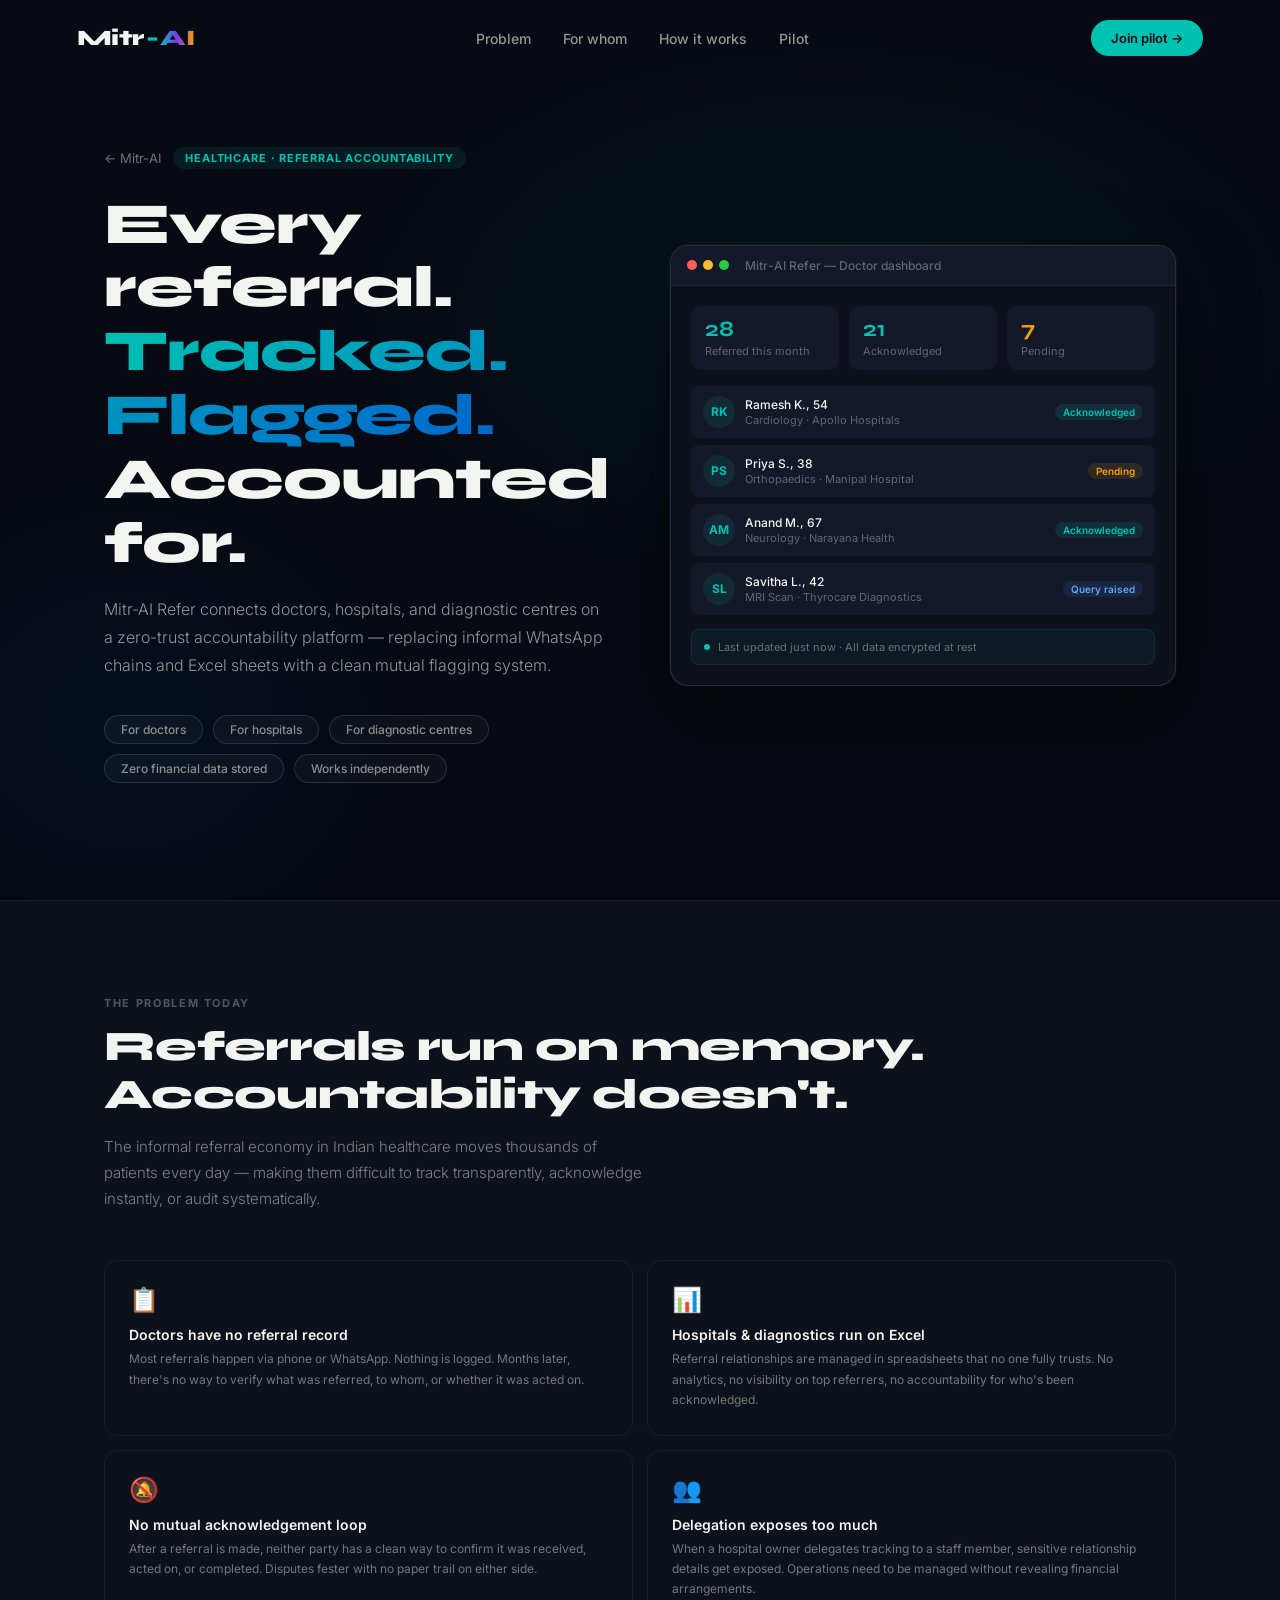
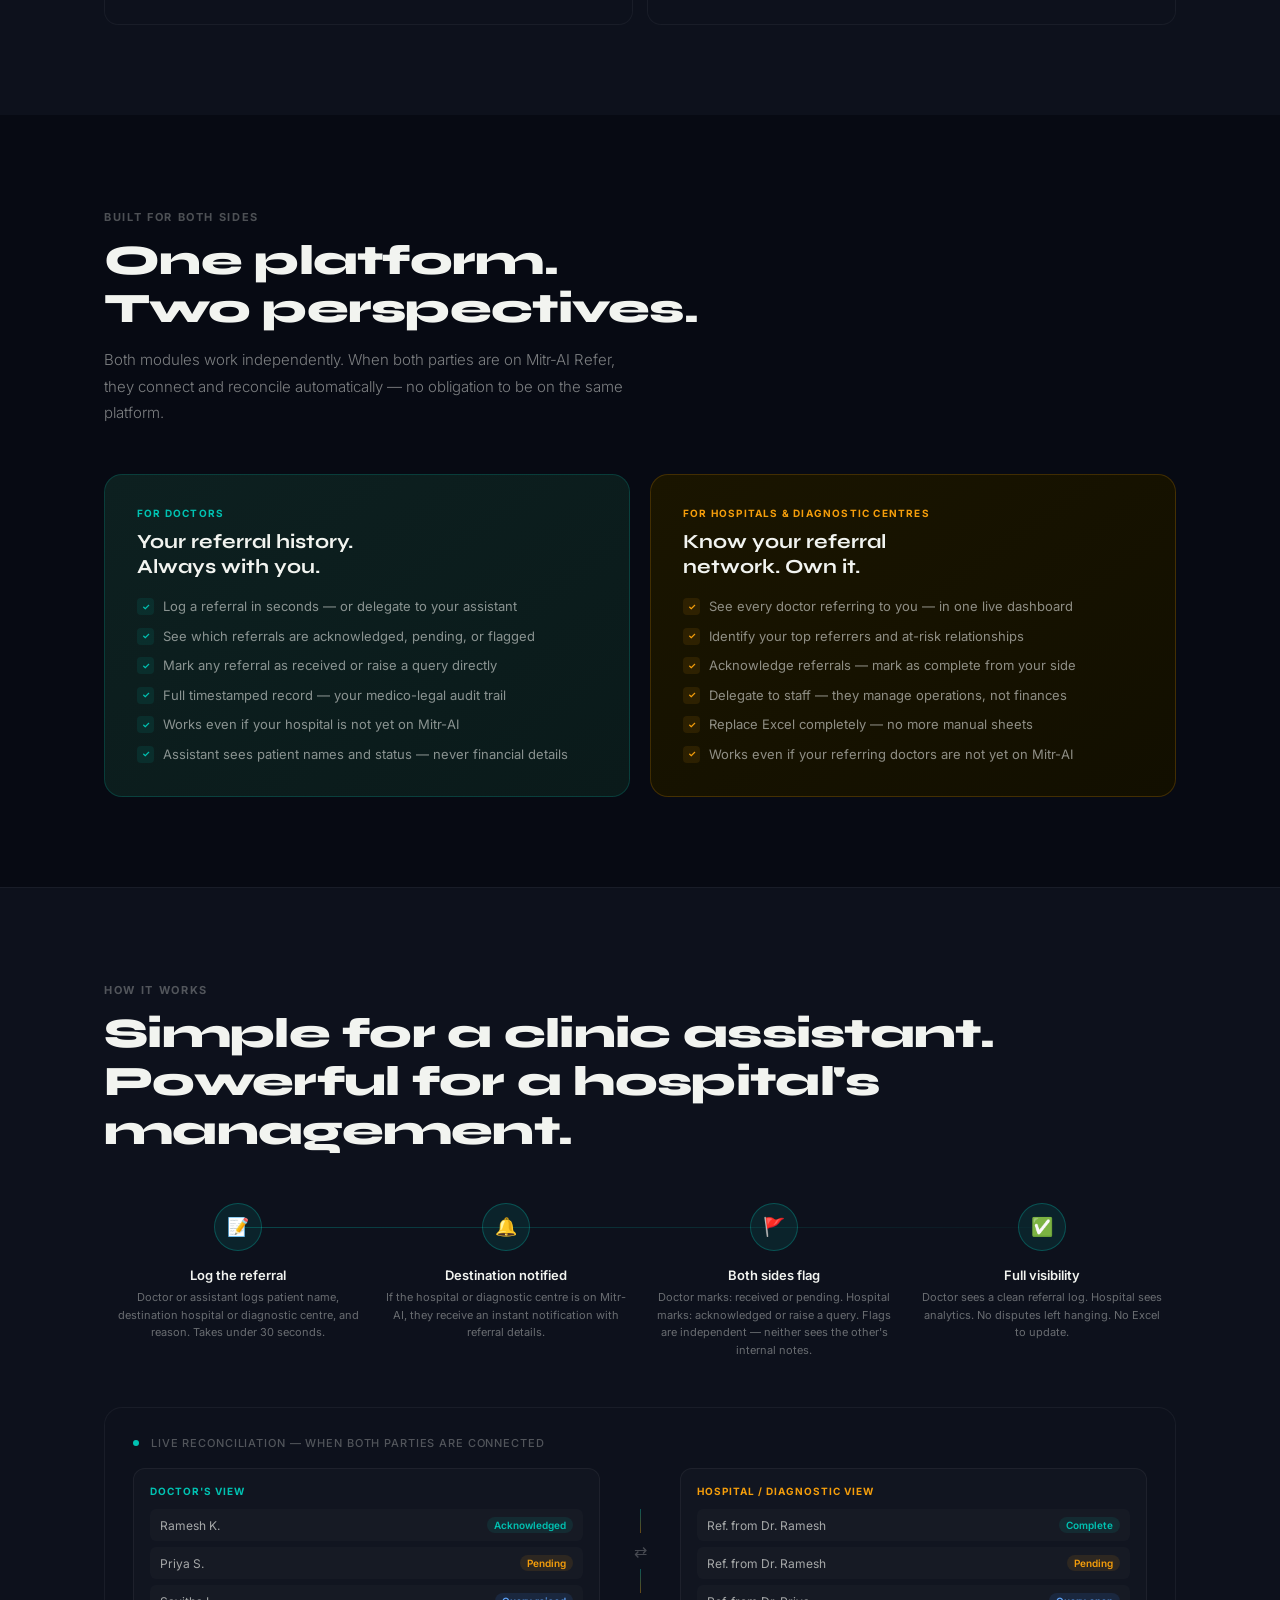
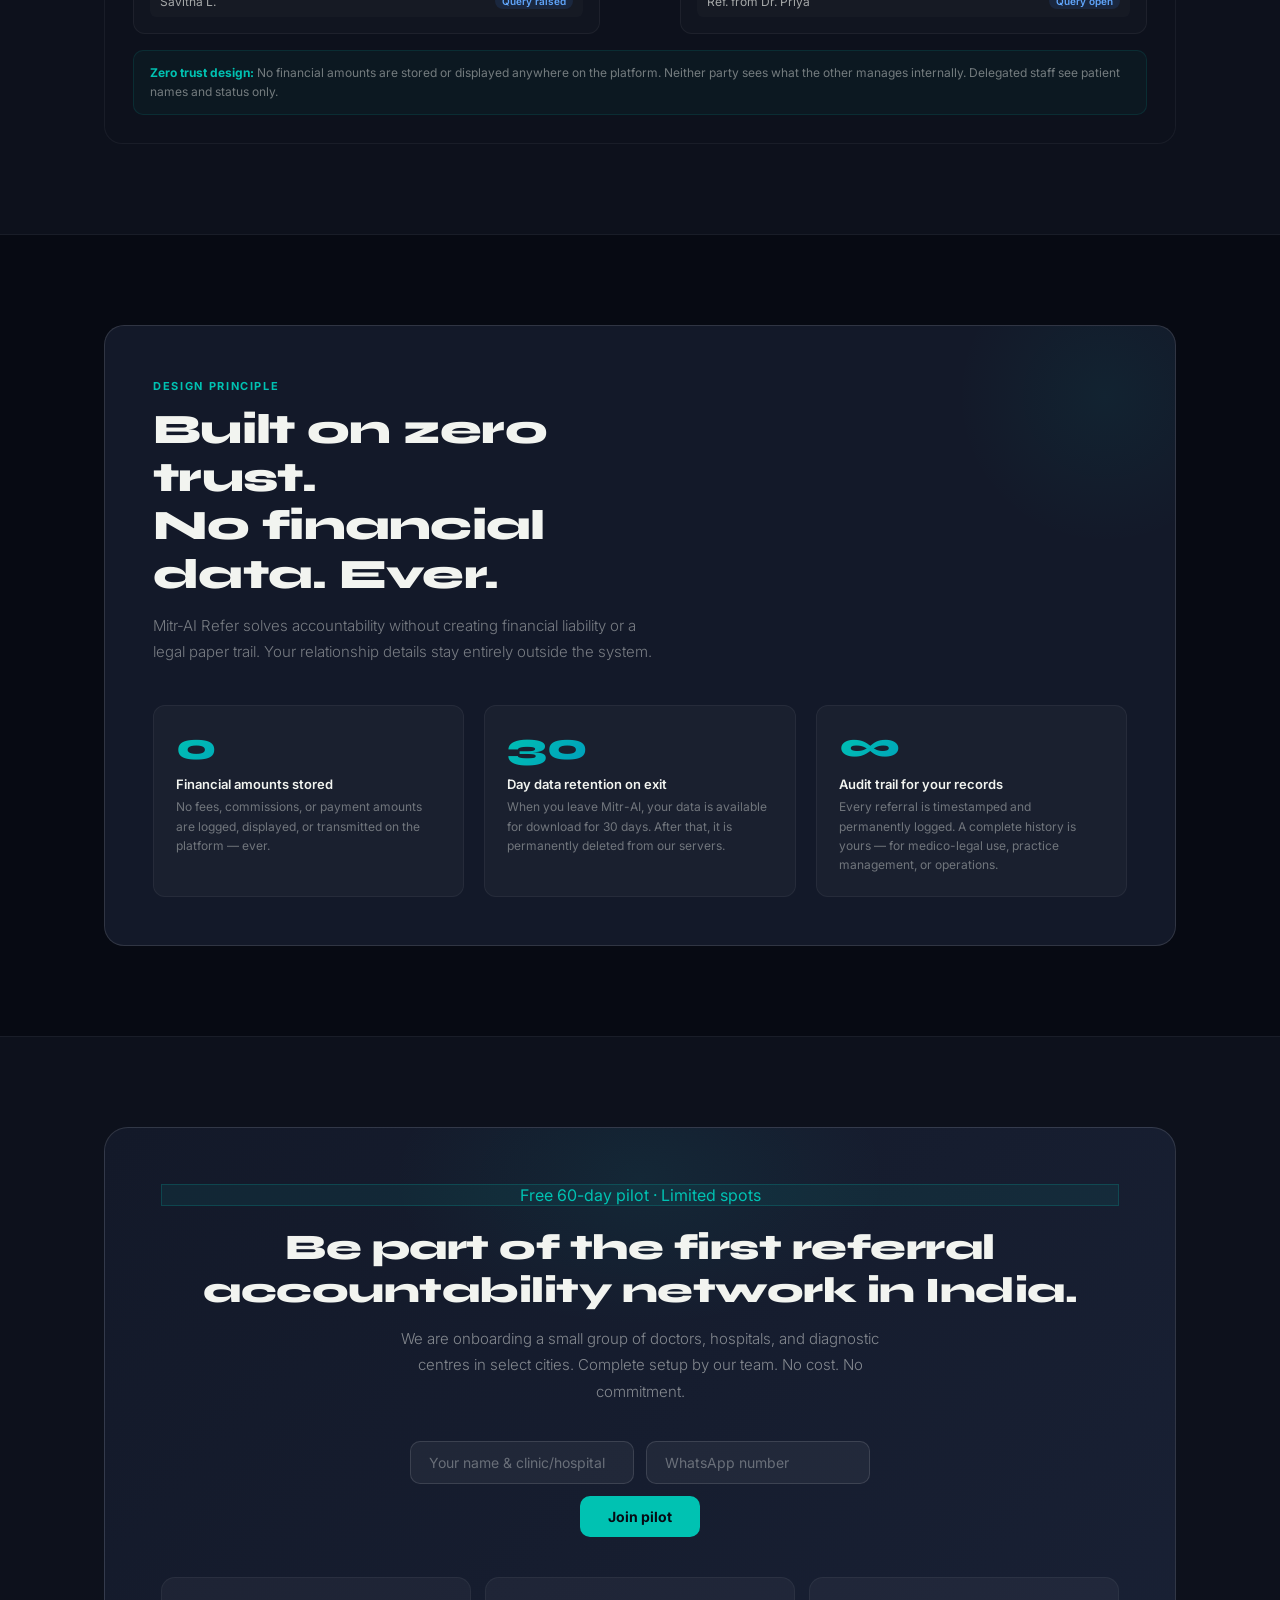
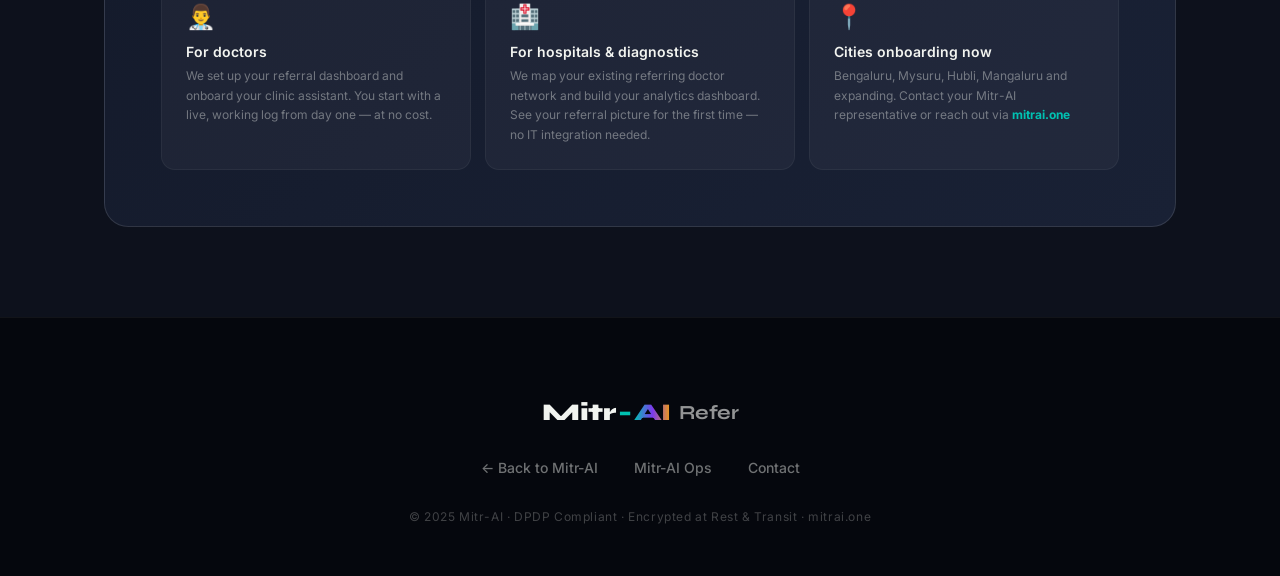
==== refer.html @ 1d469574 "updated 1 updated with couple of products to work on" ====
<!DOCTYPE html>
<html lang="en">
<head>
<meta charset="UTF-8">
<meta name="viewport" content="width=device-width, initial-scale=1.0">
<title>Mitr-AI Refer — Referral Accountability Platform</title>
<meta name="description" content="Mitr-AI Refer connects doctors, hospitals, and diagnostic centres on a zero-trust referral accountability platform.">
<link rel="stylesheet" href="shared.css">
<style>
body { background: var(--navy); color: var(--warm-white); }

/* HERO */
.refer-hero {
  min-height: 100vh; padding: 110px 5% 80px;
  display: grid; grid-template-columns: 1fr 1fr;
  gap: 60px; align-items: center;
  max-width: 1200px; margin: 0 auto;
  position: relative;
}
.hero-ambient {
  position: fixed; inset: 0; pointer-events: none; z-index: 0;
  background:
    radial-gradient(ellipse 60% 50% at 65% 35%, rgba(0,194,178,0.07) 0%, transparent 65%),
    radial-gradient(ellipse 40% 50% at 10% 80%, rgba(0,102,204,0.05) 0%, transparent 60%);
}
.refer-hero > * { position: relative; z-index: 1; }

.product-tag { background: var(--teal-dim); color: var(--teal); }

.refer-h1 {
  font-family: 'Syne', sans-serif;
  font-size: clamp(34px, 5vw, 58px);
  font-weight: 800; line-height: 1.1;
  letter-spacing: -1px; margin-bottom: 20px;
}
.refer-h1 .grad { background: var(--grad-teal); -webkit-background-clip: text; -webkit-text-fill-color: transparent; background-clip: text; }
.refer-sub { font-size: 16px; font-weight: 300; color: rgba(242,244,240,0.6); line-height: 1.75; max-width: 500px; margin-bottom: 36px; }

/* DASHBOARD VISUAL */
.dash-card {
  background: var(--navy-2);
  border: 1px solid var(--border-mid);
  border-radius: 18px;
  box-shadow: 0 32px 72px rgba(0,0,0,0.5), 0 0 0 1px rgba(255,255,255,0.04);
  overflow: hidden;
}
.dash-titlebar {
  background: var(--navy-3); padding: 12px 16px;
  display: flex; align-items: center; gap: 8px;
  border-bottom: 1px solid var(--border-dark);
}
.dtb-dots { display: flex; gap: 6px; }
.dtb-dot { width: 10px; height: 10px; border-radius: 50%; }
.dtb-title { font-size: 12px; color: rgba(242,244,240,0.35); margin-left: 8px; font-weight: 500; }
.dash-body { padding: 20px; }
.dash-stats { display: grid; grid-template-columns: repeat(3,1fr); gap: 10px; margin-bottom: 16px; }
.ds-item { background: var(--navy-3); border-radius: 10px; padding: 12px 14px; }
.ds-val { font-family: 'Syne', sans-serif; font-size: 22px; font-weight: 700; color: var(--teal); line-height: 1; }
.ds-label { font-size: 11px; color: rgba(242,244,240,0.35); margin-top: 4px; }

.ref-list { display: flex; flex-direction: column; gap: 7px; }
.ref-item {
  display: grid; grid-template-columns: 32px 1fr auto;
  gap: 10px; align-items: center;
  padding: 10px 12px;
  background: var(--navy-3); border-radius: 8px;
  opacity: 0; transform: translateX(10px);
  animation: slideIn 0.4s ease forwards;
}
.ref-item:nth-child(1){animation-delay:.3s}
.ref-item:nth-child(2){animation-delay:.6s}
.ref-item:nth-child(3){animation-delay:.9s}
.ref-item:nth-child(4){animation-delay:1.2s}
@keyframes slideIn { to { opacity:1; transform:none; } }
.ref-avatar { width:32px;height:32px;border-radius:50%;display:flex;align-items:center;justify-content:center;font-size:12px;font-weight:700;background:var(--teal-dim);color:var(--teal); }
.ref-name { font-size:12px;font-weight:500;color:var(--warm-white); }
.ref-dest { font-size:11px;color:rgba(242,244,240,0.35);margin-top:1px; }
.ref-badge { font-size:10px;font-weight:600;padding:2px 8px;border-radius:99px; }
.rb-ack { background:rgba(0,194,178,0.12);color:var(--teal); }
.rb-pen { background:rgba(245,158,11,0.12);color:var(--amber); }
.rb-qry { background:rgba(59,130,246,0.12);color:#60A5FA; }

.dash-footer-strip {
  margin-top: 14px; padding: 10px 12px;
  background: rgba(0,194,178,0.05);
  border: 1px solid rgba(0,194,178,0.12);
  border-radius: 8px;
  font-size: 11px; color: rgba(242,244,240,0.4);
  display: flex; align-items: center; gap: 8px;
}
.live-dot { width:6px;height:6px;border-radius:50%;background:var(--teal);animation:bdpulse 2s infinite; }

/* SECTIONS */
.r-section { padding: 90px 5%; max-width: 1200px; margin: 0 auto; }
.r-section-dark { background: var(--navy-2); border-top: 1px solid var(--border-dark); border-bottom: 1px solid var(--border-dark); }
.r-section-dark .r-inner { max-width: 1200px; margin: 0 auto; padding: 90px 5%; }

.r-h2 { font-family: 'Syne', sans-serif; font-size: clamp(26px,4vw,42px); font-weight: 800; letter-spacing: -0.7px; line-height: 1.15; margin-bottom: 14px; }
.r-sub { font-size: 15px; font-weight: 300; color: rgba(242,244,240,0.5); line-height: 1.75; max-width: 540px; margin-bottom: 48px; }

/* PROBLEM BLOCKS */
.problem-strip { display: grid; grid-template-columns: repeat(2,1fr); gap: 14px; }
.prob-block {
  background: var(--navy-2); border: 1px solid var(--border-dark);
  border-radius: 14px; padding: 24px;
  transition: border-color 0.25s, transform 0.25s;
}
.prob-block:hover { border-color: rgba(0,194,178,0.25); transform: translateY(-2px); }
.prob-icon { font-size:24px;margin-bottom:12px; }
.prob-title { font-size:14px;font-weight:600;color:var(--warm-white);margin-bottom:6px; }
.prob-desc { font-size:12px;color:rgba(242,244,240,0.45);line-height:1.7; }

/* FOR WHOM */
.whom-grid { display:grid;grid-template-columns:1fr 1fr;gap:20px; }
.whom-card { border-radius:18px;padding:32px; }
.wc-doc { background: linear-gradient(145deg,#0D2020,#0A1A1A); border:1px solid rgba(0,194,178,0.2); }
.wc-hosp { background: linear-gradient(145deg,#1A1500,#120F00); border:1px solid rgba(245,158,11,0.2); }
.wc-label { font-size:10px;font-weight:700;text-transform:uppercase;letter-spacing:0.12em;margin-bottom:10px; }
.wc-doc .wc-label { color:var(--teal); }
.wc-hosp .wc-label { color:var(--amber); }
.wc-title { font-family:'Syne',sans-serif;font-size:20px;font-weight:700;color:var(--warm-white);margin-bottom:18px;line-height:1.25; }
.feat-list { list-style:none;display:flex;flex-direction:column;gap:10px; }
.feat-list li { display:flex;align-items:flex-start;gap:9px;font-size:13px;color:rgba(242,244,240,0.55);line-height:1.5; }
.fcheck { width:17px;height:17px;border-radius:4px;display:flex;align-items:center;justify-content:center;font-size:9px;font-weight:700;flex-shrink:0;margin-top:1px; }
.fc-t { background:var(--teal-dim);color:var(--teal); }
.fc-a { background:var(--amber-dim);color:var(--amber); }

/* FLOW */
.flow-grid { display:grid;grid-template-columns:repeat(4,1fr);gap:0;position:relative; }
.flow-grid::before { content:'';position:absolute;top:24px;left:12%;right:12%;height:1px;background:linear-gradient(90deg,var(--teal),rgba(0,194,178,0.1));opacity:0.3; }
.flow-node { text-align:center;padding:0 12px; }
.fn-circle { width:48px;height:48px;border-radius:50%;margin:0 auto 16px;display:flex;align-items:center;justify-content:center;font-size:18px;position:relative;z-index:1;border:1px solid rgba(0,194,178,0.3);background:var(--teal-dim); }
.fn-title { font-size:13px;font-weight:600;color:var(--warm-white);margin-bottom:6px; }
.fn-desc { font-size:11px;color:rgba(242,244,240,0.4);line-height:1.6; }

/* ZERO TRUST */
.zt-box { background:var(--navy-3);border:1px solid var(--border-mid);border-radius:20px;padding:48px;position:relative;overflow:hidden; }
.zt-box::before { content:'';position:absolute;top:-80px;right:-80px;width:300px;height:300px;background:radial-gradient(circle,rgba(0,194,178,0.06) 0%,transparent 70%); }
.zt-grid { display:grid;grid-template-columns:repeat(3,1fr);gap:20px;margin-top:40px; }
.zt-card { background:rgba(255,255,255,0.03);border:1px solid var(--border-dark);border-radius:12px;padding:22px; }
.zt-num { font-family:'Syne',sans-serif;font-size:38px;font-weight:800;background:var(--grad-teal);-webkit-background-clip:text;-webkit-text-fill-color:transparent;background-clip:text;line-height:1;margin-bottom:10px; }
.zt-title { font-size:13px;font-weight:600;color:var(--warm-white);margin-bottom:5px; }
.zt-desc { font-size:12px;color:rgba(242,244,240,0.4);line-height:1.6; }

/* RECONCILE */
.rec-visual { background:var(--navy-2);border:1px solid var(--border-dark);border-radius:18px;padding:28px;margin-top:48px; }
.rec-label-strip { display:flex;align-items:center;gap:8px;margin-bottom:18px;font-size:11px;color:rgba(242,244,240,0.3);font-weight:500;text-transform:uppercase;letter-spacing:0.08em; }
.rec-cols { display:grid;grid-template-columns:1fr 48px 1fr;gap:16px;align-items:center; }
.rec-col { background:rgba(255,255,255,0.02);border:1px solid var(--border-dark);border-radius:12px;padding:16px; }
.rc-head { font-size:10px;font-weight:700;text-transform:uppercase;letter-spacing:0.1em;margin-bottom:12px; }
.rc-head-t { color:var(--teal); }
.rc-head-a { color:var(--amber); }
.rec-row { display:flex;align-items:center;justify-content:space-between;padding:8px 10px;background:rgba(255,255,255,0.02);border-radius:6px;margin-bottom:6px;font-size:12px;color:rgba(242,244,240,0.65); }
.rec-row:last-child{margin-bottom:0}
.r-status { font-size:10px;font-weight:600;padding:2px 7px;border-radius:99px; }
.rs-t { background:var(--teal-dim);color:var(--teal); }
.rs-a { background:var(--amber-dim);color:var(--amber); }
.rs-b { background:rgba(59,130,246,0.12);color:#60A5FA; }
.rec-mid { display:flex;flex-direction:column;align-items:center;gap:8px; }
.rec-mid-line { width:1px;height:24px;background:linear-gradient(var(--teal),var(--amber));opacity:0.4; }
.rec-mid-icon { font-size:16px;color:rgba(242,244,240,0.25); }
.zt-note { margin-top:16px;padding:12px 16px;background:rgba(0,194,178,0.04);border:1px solid rgba(0,194,178,0.12);border-radius:10px;font-size:12px;color:rgba(242,244,240,0.45);line-height:1.6; }
.zt-note strong { color:var(--teal); }

/* PILOT */
.pilot-banner { background:linear-gradient(135deg,var(--navy-3) 0%,var(--navy-4) 100%);border:1px solid var(--border-mid);border-radius:24px;padding:56px;text-align:center;position:relative;overflow:hidden; }
.pilot-banner::before { content:'';position:absolute;top:-100px;left:50%;transform:translateX(-50%);width:500px;height:300px;background:radial-gradient(ellipse,rgba(0,194,178,0.07) 0%,transparent 70%); }
.pilot-banner > * { position:relative;z-index:1; }
.pb-h { font-family:'Syne',sans-serif;font-size:clamp(22px,3.5vw,36px);font-weight:800;color:var(--warm-white);letter-spacing:-0.5px;margin-bottom:14px; }
.pb-sub { font-size:15px;color:rgba(242,244,240,0.5);line-height:1.75;max-width:520px;margin:0 auto 36px;font-weight:300; }
.pilot-cards { display:grid;grid-template-columns:repeat(3,1fr);gap:14px;margin-top:8px; }
.pilot-card { background:rgba(255,255,255,0.04);border:1px solid var(--border-dark);border-radius:14px;padding:24px;text-align:left; }
.pc-ico { font-size:24px;margin-bottom:12px; }
.pc-t { font-size:14px;font-weight:600;color:var(--warm-white);margin-bottom:6px; }
.pc-d { font-size:12px;color:rgba(242,244,240,0.4);line-height:1.65; }

@media(max-width:860px){
  .refer-hero{grid-template-columns:1fr;padding-top:90px}
  .dash-card{display:none}
  .problem-strip{grid-template-columns:1fr}
  .whom-grid{grid-template-columns:1fr}
  .flow-grid{grid-template-columns:1fr 1fr}
  .zt-grid{grid-template-columns:1fr}
  .rec-cols{grid-template-columns:1fr}
  .rec-mid{display:none}
  .pilot-cards{grid-template-columns:1fr}
  .pilot-banner{padding:36px 20px}
}
</style>
</head>
<body>
<div class="hero-ambient"></div>

<nav class="m-nav" id="nav">
  <a class="nav-logo" href="index.html">Mitr<span class="logo-sep">-</span><span class="logo-ai">AI</span></a>
  <ul class="nav-links">
    <li><a href="#problem">Problem</a></li>
    <li><a href="#for-whom">For whom</a></li>
    <li><a href="#how-it-works">How it works</a></li>
    <li><a href="#pilot">Pilot</a></li>
  </ul>
  <a class="nav-pill" href="#pilot">Join pilot →</a>
</nav>

<!-- HERO -->
<div class="refer-hero">
  <div class="hero-content">
    <div class="product-eyebrow reveal">
      <a class="product-back" href="index.html">← Mitr-AI</a>
      <span class="product-tag">Healthcare · Referral Accountability</span>
    </div>
    <h1 class="refer-h1 reveal d1">Every referral.<br><span class="grad">Tracked. Flagged.</span><br>Accounted for.</h1>
    <p class="refer-sub reveal d2">Mitr-AI Refer connects doctors, hospitals, and diagnostic centres on a zero-trust accountability platform — replacing informal WhatsApp chains and Excel sheets with a clean mutual flagging system.</p>
    <div class="hero-chips reveal d3">
      <span class="chip">For doctors</span>
      <span class="chip">For hospitals</span>
      <span class="chip">For diagnostic centres</span>
      <span class="chip">Zero financial data stored</span>
      <span class="chip">Works independently</span>
    </div>
  </div>

  <div class="dash-card reveal d2">
    <div class="dash-titlebar">
      <div class="dtb-dots">
        <div class="dtb-dot" style="background:#FF5F57"></div>
        <div class="dtb-dot" style="background:#FEBC2E"></div>
        <div class="dtb-dot" style="background:#28C840"></div>
      </div>
      <span class="dtb-title">Mitr-AI Refer — Doctor dashboard</span>
    </div>
    <div class="dash-body">
      <div class="dash-stats">
        <div class="ds-item"><div class="ds-val">28</div><div class="ds-label">Referred this month</div></div>
        <div class="ds-item"><div class="ds-val" style="color:var(--teal)">21</div><div class="ds-label">Acknowledged</div></div>
        <div class="ds-item"><div class="ds-val" style="color:var(--amber)">7</div><div class="ds-label">Pending</div></div>
      </div>
      <div class="ref-list">
        <div class="ref-item">
          <div class="ref-avatar">RK</div>
          <div><div class="ref-name">Ramesh K., 54</div><div class="ref-dest">Cardiology · Apollo Hospitals</div></div>
          <span class="ref-badge rb-ack">Acknowledged</span>
        </div>
        <div class="ref-item">
          <div class="ref-avatar">PS</div>
          <div><div class="ref-name">Priya S., 38</div><div class="ref-dest">Orthopaedics · Manipal Hospital</div></div>
          <span class="ref-badge rb-pen">Pending</span>
        </div>
        <div class="ref-item">
          <div class="ref-avatar">AM</div>
          <div><div class="ref-name">Anand M., 67</div><div class="ref-dest">Neurology · Narayana Health</div></div>
          <span class="ref-badge rb-ack">Acknowledged</span>
        </div>
        <div class="ref-item">
          <div class="ref-avatar">SL</div>
          <div><div class="ref-name">Savitha L., 42</div><div class="ref-dest">MRI Scan · Thyrocare Diagnostics</div></div>
          <span class="ref-badge rb-qry">Query raised</span>
        </div>
      </div>
      <div class="dash-footer-strip">
        <div class="live-dot"></div>
        Last updated just now · All data encrypted at rest
      </div>
    </div>
  </div>
</div>

<!-- PROBLEM -->
<section id="problem" style="background:var(--navy-2);border-top:1px solid var(--border-dark)">
  <div class="r-section">
    <div class="eyebrow reveal" style="color:rgba(242,244,240,0.3)">The problem today</div>
    <h2 class="r-h2 reveal d1" style="margin-top:12px">Referrals run on memory.<br>Accountability doesn't.</h2>
    <p class="r-sub reveal d2">The informal referral economy in Indian healthcare moves thousands of patients every day — making them difficult to track transparently, acknowledge instantly, or audit systematically.</p>
    <div class="problem-strip">
      <div class="prob-block reveal">
        <div class="prob-icon">📋</div>
        <div class="prob-title">Doctors have no referral record</div>
        <div class="prob-desc">Most referrals happen via phone or WhatsApp. Nothing is logged. Months later, there's no way to verify what was referred, to whom, or whether it was acted on.</div>
      </div>
      <div class="prob-block reveal d1">
        <div class="prob-icon">📊</div>
        <div class="prob-title">Hospitals & diagnostics run on Excel</div>
        <div class="prob-desc">Referral relationships are managed in spreadsheets that no one fully trusts. No analytics, no visibility on top referrers, no accountability for who's been acknowledged.</div>
      </div>
      <div class="prob-block reveal d2">
        <div class="prob-icon">🔕</div>
        <div class="prob-title">No mutual acknowledgement loop</div>
        <div class="prob-desc">After a referral is made, neither party has a clean way to confirm it was received, acted on, or completed. Disputes fester with no paper trail on either side.</div>
      </div>
      <div class="prob-block reveal d3">
        <div class="prob-icon">👥</div>
        <div class="prob-title">Delegation exposes too much</div>
        <div class="prob-desc">When a hospital owner delegates tracking to a staff member, sensitive relationship details get exposed. Operations need to be managed without revealing financial arrangements.</div>
      </div>
    </div>
  </div>
</section>

<!-- FOR WHOM -->
<section id="for-whom">
  <div class="r-section">
    <div class="eyebrow reveal" style="color:rgba(242,244,240,0.3)">Built for both sides</div>
    <h2 class="r-h2 reveal d1" style="margin-top:12px">One platform.<br>Two perspectives.</h2>
    <p class="r-sub reveal d2">Both modules work independently. When both parties are on Mitr-AI Refer, they connect and reconcile automatically — no obligation to be on the same platform.</p>
    <div class="whom-grid">
      <div class="whom-card wc-doc reveal">
        <div class="wc-label">For Doctors</div>
        <div class="wc-title">Your referral history.<br>Always with you.</div>
        <ul class="feat-list">
          <li><span class="fcheck fc-t">✓</span>Log a referral in seconds — or delegate to your assistant</li>
          <li><span class="fcheck fc-t">✓</span>See which referrals are acknowledged, pending, or flagged</li>
          <li><span class="fcheck fc-t">✓</span>Mark any referral as received or raise a query directly</li>
          <li><span class="fcheck fc-t">✓</span>Full timestamped record — your medico-legal audit trail</li>
          <li><span class="fcheck fc-t">✓</span>Works even if your hospital is not yet on Mitr-AI</li>
          <li><span class="fcheck fc-t">✓</span>Assistant sees patient names and status — never financial details</li>
        </ul>
      </div>
      <div class="whom-card wc-hosp reveal d1">
        <div class="wc-label">For Hospitals & Diagnostic Centres</div>
        <div class="wc-title">Know your referral<br>network. Own it.</div>
        <ul class="feat-list">
          <li><span class="fcheck fc-a">✓</span>See every doctor referring to you — in one live dashboard</li>
          <li><span class="fcheck fc-a">✓</span>Identify your top referrers and at-risk relationships</li>
          <li><span class="fcheck fc-a">✓</span>Acknowledge referrals — mark as complete from your side</li>
          <li><span class="fcheck fc-a">✓</span>Delegate to staff — they manage operations, not finances</li>
          <li><span class="fcheck fc-a">✓</span>Replace Excel completely — no more manual sheets</li>
          <li><span class="fcheck fc-a">✓</span>Works even if your referring doctors are not yet on Mitr-AI</li>
        </ul>
      </div>
    </div>
  </div>
</section>

<!-- HOW IT WORKS -->
<div class="r-section-dark" id="how-it-works">
  <div class="r-inner">
    <div class="eyebrow reveal" style="color:rgba(242,244,240,0.3)">How it works</div>
    <h2 class="r-h2 reveal d1" style="margin-top:12px">Simple for a clinic assistant.<br>Powerful for a hospital's management.</h2>
    <div class="flow-grid reveal d2" style="margin-top:48px">
      <div class="flow-node">
        <div class="fn-circle">📝</div>
        <div class="fn-title">Log the referral</div>
        <div class="fn-desc">Doctor or assistant logs patient name, destination hospital or diagnostic centre, and reason. Takes under 30 seconds.</div>
      </div>
      <div class="flow-node">
        <div class="fn-circle">🔔</div>
        <div class="fn-title">Destination notified</div>
        <div class="fn-desc">If the hospital or diagnostic centre is on Mitr-AI, they receive an instant notification with referral details.</div>
      </div>
      <div class="flow-node">
        <div class="fn-circle">🚩</div>
        <div class="fn-title">Both sides flag</div>
        <div class="fn-desc">Doctor marks: received or pending. Hospital marks: acknowledged or raise a query. Flags are independent — neither sees the other's internal notes.</div>
      </div>
      <div class="flow-node">
        <div class="fn-circle">✅</div>
        <div class="fn-title">Full visibility</div>
        <div class="fn-desc">Doctor sees a clean referral log. Hospital sees analytics. No disputes left hanging. No Excel to update.</div>
      </div>
    </div>

    <!-- RECONCILE VISUAL -->
    <div class="rec-visual reveal">
      <div class="rec-label-strip"><span class="live-dot" style="display:inline-block;width:6px;height:6px;border-radius:50%;background:var(--teal);margin-right:4px"></span>Live reconciliation — when both parties are connected</div>
      <div class="rec-cols">
        <div class="rec-col">
          <div class="rc-head rc-head-t">Doctor's view</div>
          <div class="rec-row">Ramesh K. <span class="r-status rs-t">Acknowledged</span></div>
          <div class="rec-row">Priya S. <span class="r-status rs-a">Pending</span></div>
          <div class="rec-row">Savitha L. <span class="r-status rs-b">Query raised</span></div>
        </div>
        <div class="rec-mid">
          <div class="rec-mid-line"></div>
          <div class="rec-mid-icon">⇄</div>
          <div class="rec-mid-line"></div>
        </div>
        <div class="rec-col">
          <div class="rc-head rc-head-a">Hospital / Diagnostic view</div>
          <div class="rec-row">Ref. from Dr. Ramesh <span class="r-status rs-t">Complete</span></div>
          <div class="rec-row">Ref. from Dr. Ramesh <span class="r-status rs-a">Pending</span></div>
          <div class="rec-row">Ref. from Dr. Priya <span class="r-status rs-b">Query open</span></div>
        </div>
      </div>
      <div class="zt-note"><strong>Zero trust design:</strong> No financial amounts are stored or displayed anywhere on the platform. Neither party sees what the other manages internally. Delegated staff see patient names and status only.</div>
    </div>
  </div>
</div>

<!-- ZERO TRUST -->
<section>
  <div class="r-section">
    <div class="zt-box reveal">
      <div style="position:relative;z-index:1">
        <div class="eyebrow" style="color:var(--teal)">Design principle</div>
        <h2 class="r-h2" style="margin-top:12px;max-width:560px">Built on zero trust.<br>No financial data. Ever.</h2>
        <p style="font-size:15px;color:rgba(242,244,240,0.45);margin-top:14px;max-width:500px;line-height:1.75;font-weight:300">Mitr-AI Refer solves accountability without creating financial liability or a legal paper trail. Your relationship details stay entirely outside the system.</p>
        <div class="zt-grid">
          <div class="zt-card">
            <div class="zt-num">0</div>
            <div class="zt-title">Financial amounts stored</div>
            <div class="zt-desc">No fees, commissions, or payment amounts are logged, displayed, or transmitted on the platform — ever.</div>
          </div>
          <div class="zt-card">
            <div class="zt-num">30</div>
            <div class="zt-title">Day data retention on exit</div>
            <div class="zt-desc">When you leave Mitr-AI, your data is available for download for 30 days. After that, it is permanently deleted from our servers.</div>
          </div>
          <div class="zt-card">
            <div class="zt-num">∞</div>
            <div class="zt-title">Audit trail for your records</div>
            <div class="zt-desc">Every referral is timestamped and permanently logged. A complete history is yours — for medico-legal use, practice management, or operations.</div>
          </div>
        </div>
      </div>
    </div>
  </div>
</section>

<!-- PILOT -->
<section id="pilot" style="background:var(--navy-2);border-top:1px solid var(--border-dark)">
  <div class="r-section">
    <div class="pilot-banner reveal">
      <div class="glow-badge reveal" style="background:rgba(0,194,178,0.08);border:1px solid rgba(0,194,178,0.2);color:var(--teal);margin:0 auto 20px">
        <span class="pulse-dot" style="background:var(--teal)"></span> Free 60-day pilot · Limited spots
      </div>
      <div class="pb-h">Be part of the first referral accountability network in India.</div>
      <p class="pb-sub">We are onboarding a small group of doctors, hospitals, and diagnostic centres in select cities. Complete setup by our team. No cost. No commitment.</p>
      <div class="nb-form" style="margin-bottom: 40px;">
        <input id="pilot-name-company" class="nb-input" type="text" placeholder="Your name & clinic/hospital" />
        <input id="pilot-whatsapp" class="nb-input" type="tel" placeholder="WhatsApp number" />
        <button id="pilot-submit" class="nb-btn" onclick="this.textContent='Noted ✓';this.style.background='#22C55E'">Join pilot</button>
      </div>
      <div class="pilot-cards">
        <div class="pilot-card">
          <div class="pc-ico">👨‍⚕️</div>
          <div class="pc-t">For doctors</div>
          <div class="pc-d">We set up your referral dashboard and onboard your clinic assistant. You start with a live, working log from day one — at no cost.</div>
        </div>
        <div class="pilot-card">
          <div class="pc-ico">🏥</div>
          <div class="pc-t">For hospitals & diagnostics</div>
          <div class="pc-d">We map your existing referring doctor network and build your analytics dashboard. See your referral picture for the first time — no IT integration needed.</div>
        </div>
        <div class="pilot-card">
          <div class="pc-ico">📍</div>
          <div class="pc-t">Cities onboarding now</div>
          <div class="pc-d">Bengaluru, Mysuru, Hubli, Mangaluru and expanding. Contact your Mitr-AI representative or reach out via <strong style="color:var(--teal)">mitrai.one</strong></div>
        </div>
      </div>
    </div>
  </div>
</section>

<footer class="m-footer">
  <a class="footer-logo" href="index.html">Mitr<span class="logo-sep">-</span><span class="logo-ai">AI</span> <span style="margin-left: 8px; font-weight: 700; color: rgba(242,244,240,0.6); font-size: 20px;">Refer</span></a>
  <div class="footer-links">
    <a href="index.html">← Back to Mitr-AI</a>
    <a href="ops.html">Mitr-AI Ops</a>
    <a href="#">Contact</a>
  </div>
  <div class="footer-note">© 2025 Mitr-AI · DPDP Compliant · Encrypted at Rest & Transit · mitrai.one</div>
</footer>

<script>
const nav = document.getElementById('nav');
window.addEventListener('scroll', () => nav.classList.toggle('scrolled', window.scrollY > 40));
const io = new IntersectionObserver(e => e.forEach(x => x.isIntersecting && x.target.classList.add('visible')), { threshold: 0.1, rootMargin: '0px 0px -40px 0px' });
document.querySelectorAll('.reveal').forEach(el => io.observe(el));
</script>
</body>
</html>
---- shared.css ----
/* Mitr-AI — Global Shared Styling
   Built with high-end dark aesthetics, modern typography, responsive layout system, and micro-animations.
*/

@import url('https://fonts.googleapis.com/css2?family=Inter:wght@300;400;500;600;700&family=Syne:wght@700;800&display=swap');

/* Variables */
:root {
  --navy: #070A13;
  --navy-2: #0D111C;
  --navy-3: #131929;
  --navy-4: #192135;
  --warm-white: #F2F4F0;
  
  /* Primary Colors */
  --teal: #00C2B2;
  --teal-dim: rgba(0, 194, 178, 0.1);
  --amber: #F59E0B;
  --amber-dim: rgba(245, 158, 11, 0.1);
  --violet: #7C3AED;
  --violet-dim: rgba(124, 58, 237, 0.1);

  /* Gradients */
  --grad-full: linear-gradient(90deg, #00C2B2 0%, #7C3AED 50%, #F59E0B 100%);
  --grad-teal: linear-gradient(135deg, #00C2B2 0%, #0066CC 100%);
  --grad-amber: linear-gradient(135deg, #F59E0B 0%, #EF4444 100%);
  
  /* Borders & Shadows */
  --border-dark: rgba(255, 255, 255, 0.05);
  --border-mid: rgba(255, 255, 255, 0.12);
  --shadow-premium: 0 20px 40px rgba(0, 0, 0, 0.4);
}

/* Base Reset & Globals */
* {
  box-sizing: border-box;
  margin: 0;
  padding: 0;
}

html {
  scroll-behavior: smooth;
  background-color: var(--navy);
}

body {
  font-family: 'Inter', sans-serif;
  background-color: var(--navy);
  color: var(--warm-white);
  overflow-x: hidden;
  -webkit-font-smoothing: antialiased;
  -moz-osx-font-smoothing: grayscale;
}

/* Common Header Navigation */
.m-nav {
  position: fixed;
  top: 0;
  left: 0;
  right: 0;
  height: 76px;
  display: flex;
  align-items: center;
  justify-content: space-between;
  padding: 0 6%;
  z-index: 1000;
  transition: background-color 0.3s ease, border-color 0.3s ease, backdrop-filter 0.3s ease;
  border-bottom: 1px solid transparent;
}

.m-nav.scrolled {
  background-color: rgba(7, 10, 19, 0.8);
  backdrop-filter: blur(16px);
  -webkit-backdrop-filter: blur(16px);
  border-bottom: 1px solid var(--border-dark);
}

.nav-logo {
  font-family: 'Syne', sans-serif;
  font-size: 22px;
  font-weight: 800;
  color: var(--warm-white);
  text-decoration: none;
  display: flex;
  align-items: center;
  letter-spacing: -0.5px;
}

.logo-sep {
  color: var(--teal);
  margin: 0 2px;
}

.logo-ai {
  background: var(--grad-full);
  -webkit-background-clip: text;
  -webkit-text-fill-color: transparent;
  background-clip: text;
}

.nav-links {
  display: flex;
  gap: 32px;
  list-style: none;
  align-items: center;
}

.nav-links a {
  font-size: 14px;
  font-weight: 500;
  color: rgba(242, 244, 240, 0.6);
  text-decoration: none;
  transition: color 0.2s ease;
}

.nav-links a:hover {
  color: var(--warm-white);
}

.nav-pill {
  font-size: 13px;
  font-weight: 600;
  color: var(--navy);
  background: var(--teal);
  padding: 10px 20px;
  border-radius: 99px;
  text-decoration: none;
  transition: transform 0.2s ease, opacity 0.2s ease, box-shadow 0.2s ease;
  display: inline-flex;
  align-items: center;
  justify-content: center;
}

.nav-pill:hover {
  transform: translateY(-2px);
  box-shadow: 0 4px 16px rgba(0, 194, 178, 0.3);
  opacity: 0.95;
}

.nav-pill.amber-pill {
  background: var(--amber);
}

.nav-pill.amber-pill:hover {
  box-shadow: 0 4px 16px rgba(245, 158, 11, 0.3);
}

/* Reveal-on-Scroll Animations */
.reveal {
  opacity: 0;
  transform: translateY(24px);
  transition: opacity 0.8s cubic-bezier(0.16, 1, 0.3, 1), transform 0.8s cubic-bezier(0.16, 1, 0.3, 1);
}

.reveal.visible {
  opacity: 1;
  transform: translateY(0);
}

.d1 { transition-delay: 0.1s; }
.d2 { transition-delay: 0.2s; }
.d3 { transition-delay: 0.3s; }
.d4 { transition-delay: 0.4s; }

/* Product Page Common Components */
.product-eyebrow {
  display: flex;
  align-items: center;
  gap: 12px;
  margin-bottom: 24px;
}

.product-back {
  font-size: 13px;
  color: rgba(242, 244, 240, 0.45);
  text-decoration: none;
  display: flex;
  align-items: center;
  gap: 6px;
  transition: color 0.2s ease;
}

.product-back:hover {
  color: var(--teal);
}

.ops-hero .product-back:hover {
  color: var(--amber);
}

.product-tag {
  font-size: 11px;
  font-weight: 700;
  text-transform: uppercase;
  letter-spacing: 0.08em;
  padding: 4px 12px;
  border-radius: 99px;
}

.coming-badge {
  display: inline-flex;
  align-items: center;
  gap: 8px;
  border-radius: 99px;
  padding: 6px 16px;
  font-size: 12px;
  font-weight: 500;
}

/* Hero Chips & General Chips */
.hero-chips {
  display: flex;
  flex-wrap: wrap;
  gap: 10px;
}

.chip {
  font-size: 12px;
  font-weight: 500;
  padding: 6px 16px;
  border-radius: 99px;
  border: 1px solid var(--border-mid);
  color: rgba(242, 244, 240, 0.55);
  background: rgba(255, 255, 255, 0.03);
  transition: border-color 0.2s ease, background-color 0.2s ease, color 0.2s ease;
}

.chip:hover {
  border-color: rgba(255, 255, 255, 0.25);
  background: rgba(255, 255, 255, 0.06);
  color: var(--warm-white);
}

/* Forms & CTA Banner Styling */
.nb-form {
  display: flex;
  gap: 12px;
  max-width: 460px;
  margin: 0 auto;
  flex-wrap: wrap;
  justify-content: center;
}

.nb-input {
  flex: 1;
  min-width: 200px;
  padding: 12px 18px;
  background: rgba(255, 255, 255, 0.05);
  border: 1px solid var(--border-mid);
  border-radius: 10px;
  color: var(--warm-white);
  font-size: 14px;
  font-family: 'Inter', sans-serif;
  outline: none;
  transition: border-color 0.2s ease, box-shadow 0.2s ease, background-color 0.2s ease;
}

.nb-input::placeholder {
  color: rgba(242, 244, 240, 0.35);
}

.nb-input:focus {
  background-color: rgba(255, 255, 255, 0.08);
  border-color: rgba(0, 194, 178, 0.5);
  box-shadow: 0 0 0 3px rgba(0, 194, 178, 0.15);
}

/* Override input focus border color for ops/refer accordingly */
#notify .nb-input:focus {
  border-color: rgba(245, 158, 11, 0.5);
  box-shadow: 0 0 0 3px rgba(245, 158, 11, 0.15);
}

.nb-btn {
  padding: 12px 28px;
  background: var(--teal);
  color: var(--navy);
  font-size: 14px;
  font-weight: 700;
  border: none;
  border-radius: 10px;
  cursor: pointer;
  font-family: 'Inter', sans-serif;
  transition: opacity 0.2s ease, transform 0.1s ease, box-shadow 0.2s ease;
  white-space: nowrap;
}

.nb-btn:hover {
  transform: translateY(-1px);
  box-shadow: 0 4px 12px rgba(0, 194, 178, 0.25);
}

.nb-btn:active {
  transform: translateY(1px);
}

.nb-btn.amber-btn {
  background: var(--amber);
}

.nb-btn.amber-btn:hover {
  box-shadow: 0 4px 12px rgba(245, 158, 11, 0.25);
}

/* Common Utilities */
.live-dot {
  width: 7px;
  height: 7px;
  border-radius: 50%;
  background: var(--teal);
  animation: bdpulse 2s infinite;
}

@keyframes bdpulse {
  0% {
    transform: scale(0.95);
    box-shadow: 0 0 0 0 rgba(0, 194, 178, 0.6);
  }
  70% {
    transform: scale(1.1);
    box-shadow: 0 0 0 6px rgba(0, 194, 178, 0);
  }
  100% {
    transform: scale(0.95);
    box-shadow: 0 0 0 0 rgba(0, 194, 178, 0);
  }
}

.live-dot.amber-dot {
  background: var(--amber);
  animation: bdpulse-amber 2s infinite;
}

@keyframes bdpulse-amber {
  0% {
    transform: scale(0.95);
    box-shadow: 0 0 0 0 rgba(245, 158, 11, 0.6);
  }
  70% {
    transform: scale(1.1);
    box-shadow: 0 0 0 6px rgba(245, 158, 11, 0);
  }
  100% {
    transform: scale(0.95);
    box-shadow: 0 0 0 0 rgba(245, 158, 11, 0);
  }
}

.eyebrow {
  font-size: 11px;
  font-weight: 700;
  text-transform: uppercase;
  letter-spacing: 0.15em;
  display: inline-block;
}
/* Common Footer */
.m-footer {
  padding: 80px 6% 50px;
  border-top: 1px solid var(--border-dark);
  background-color: #05070d;
  display: flex;
  flex-direction: column;
  align-items: center;
  text-align: center;
  gap: 32px;
}

.footer-logo {
  font-family: 'Syne', sans-serif;
  font-size: 24px;
  font-weight: 800;
  color: var(--warm-white);
  text-decoration: none;
  display: inline-flex;
  align-items: center;
  letter-spacing: -0.5px;
  transition: opacity 0.2s ease;
}

.footer-logo:hover {
  opacity: 0.9;
}

.footer-links {
  display: flex;
  gap: 36px;
  justify-content: center;
  flex-wrap: wrap;
}

.footer-links a {
  font-size: 14px;
  font-weight: 500;
  color: rgba(242, 244, 240, 0.45);
  text-decoration: none;
  transition: color 0.2s ease, transform 0.2s ease;
  display: inline-block;
}

.footer-links a:hover {
  color: var(--warm-white);
  transform: translateY(-1px);
}

.footer-note {
  font-size: 12px;
  color: rgba(242, 244, 240, 0.25);
  letter-spacing: 0.05em;
  line-height: 1.5;
}

/* Responsive Overrides for Menu */
@media (max-width: 768px) {
  .m-nav {
    padding: 0 4%;
    height: 68px;
  }
  .m-nav .nav-links {
    display: none;
  }
  .m-footer {
    padding: 40px 5% 30px;
    gap: 16px;
  }
}
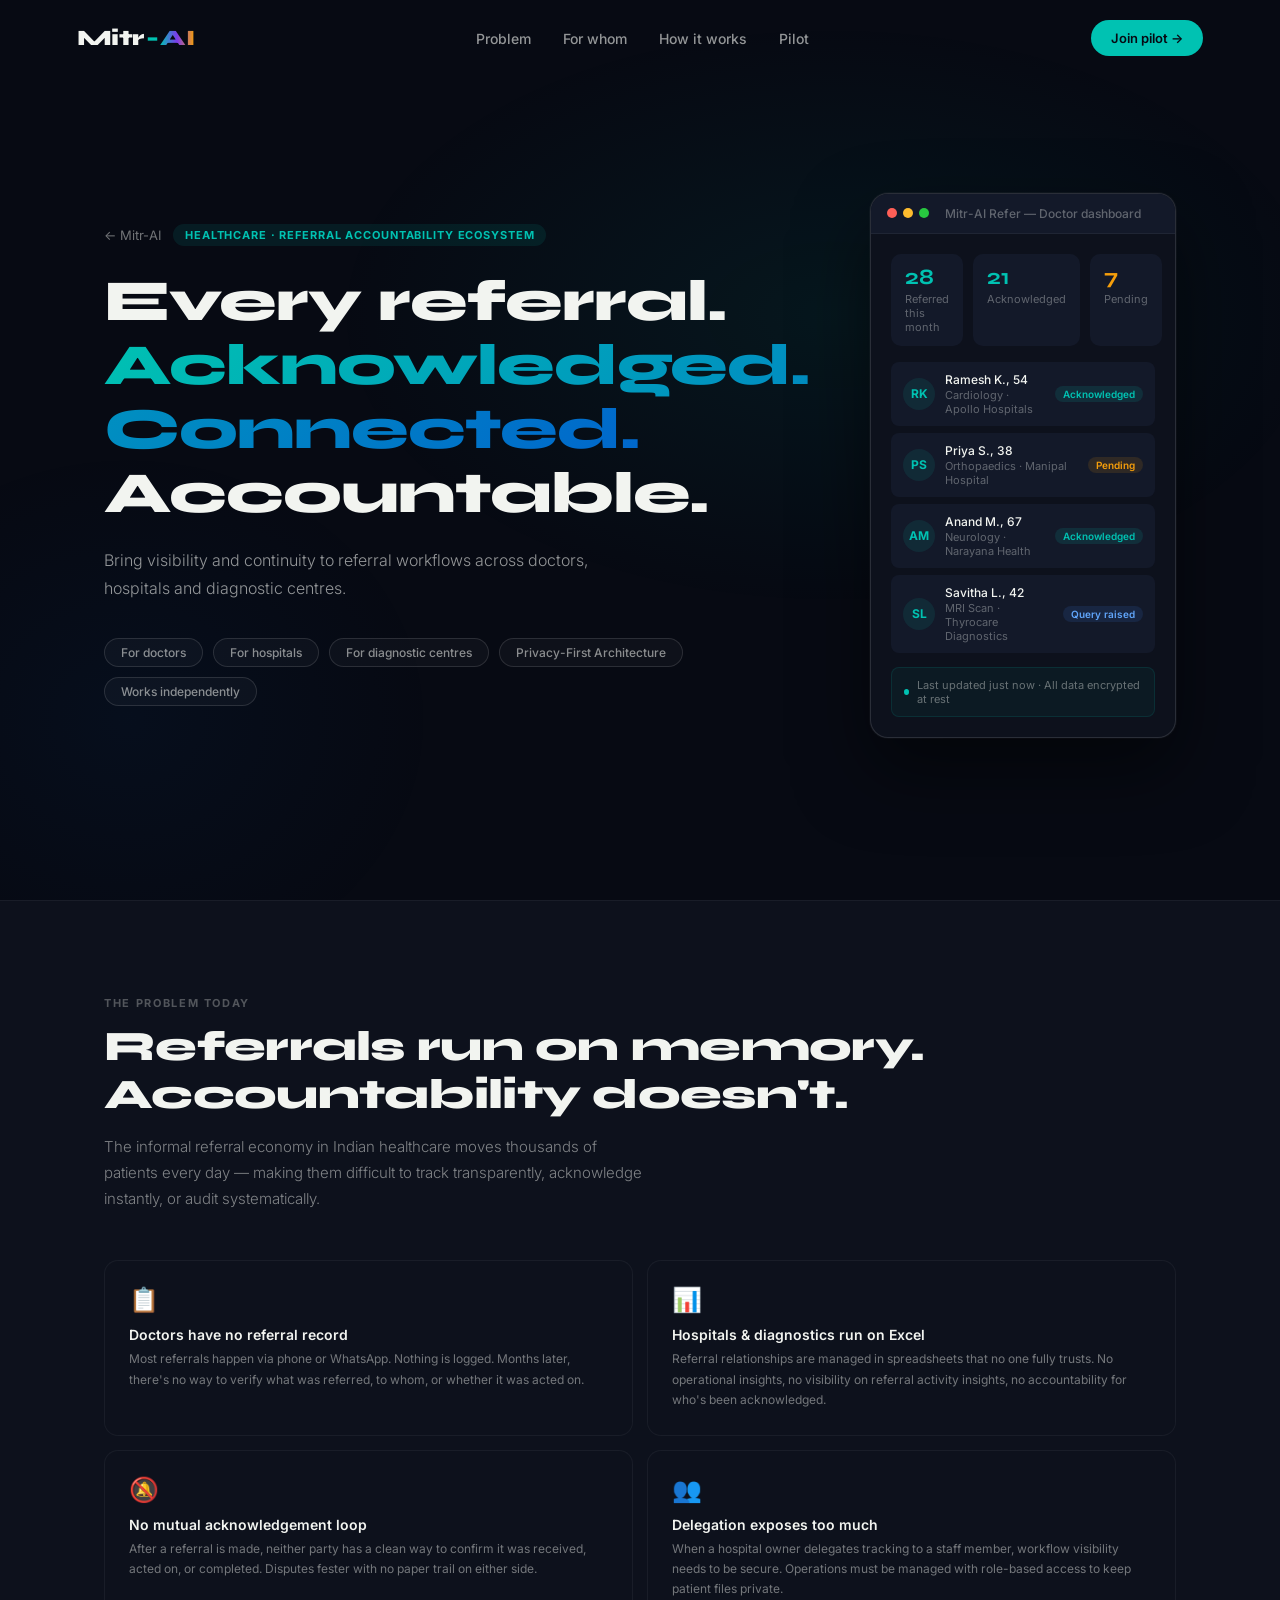
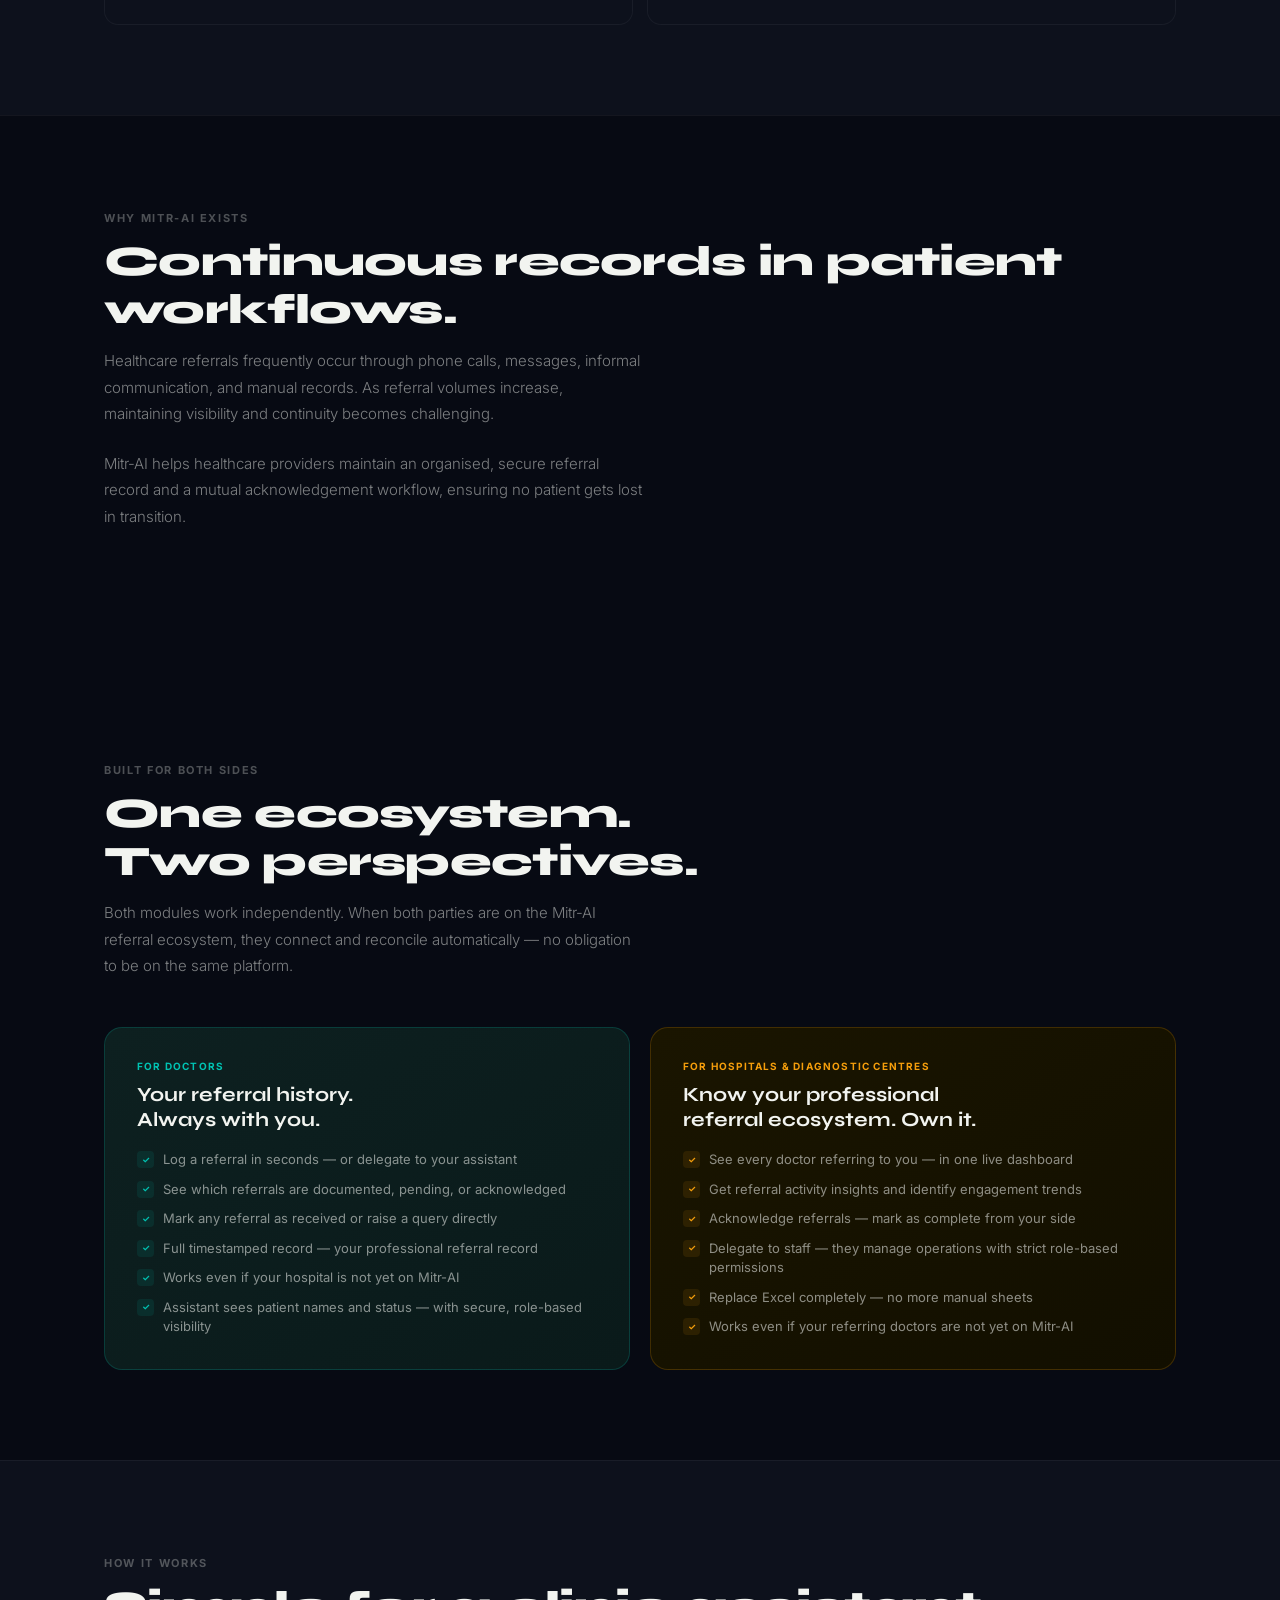
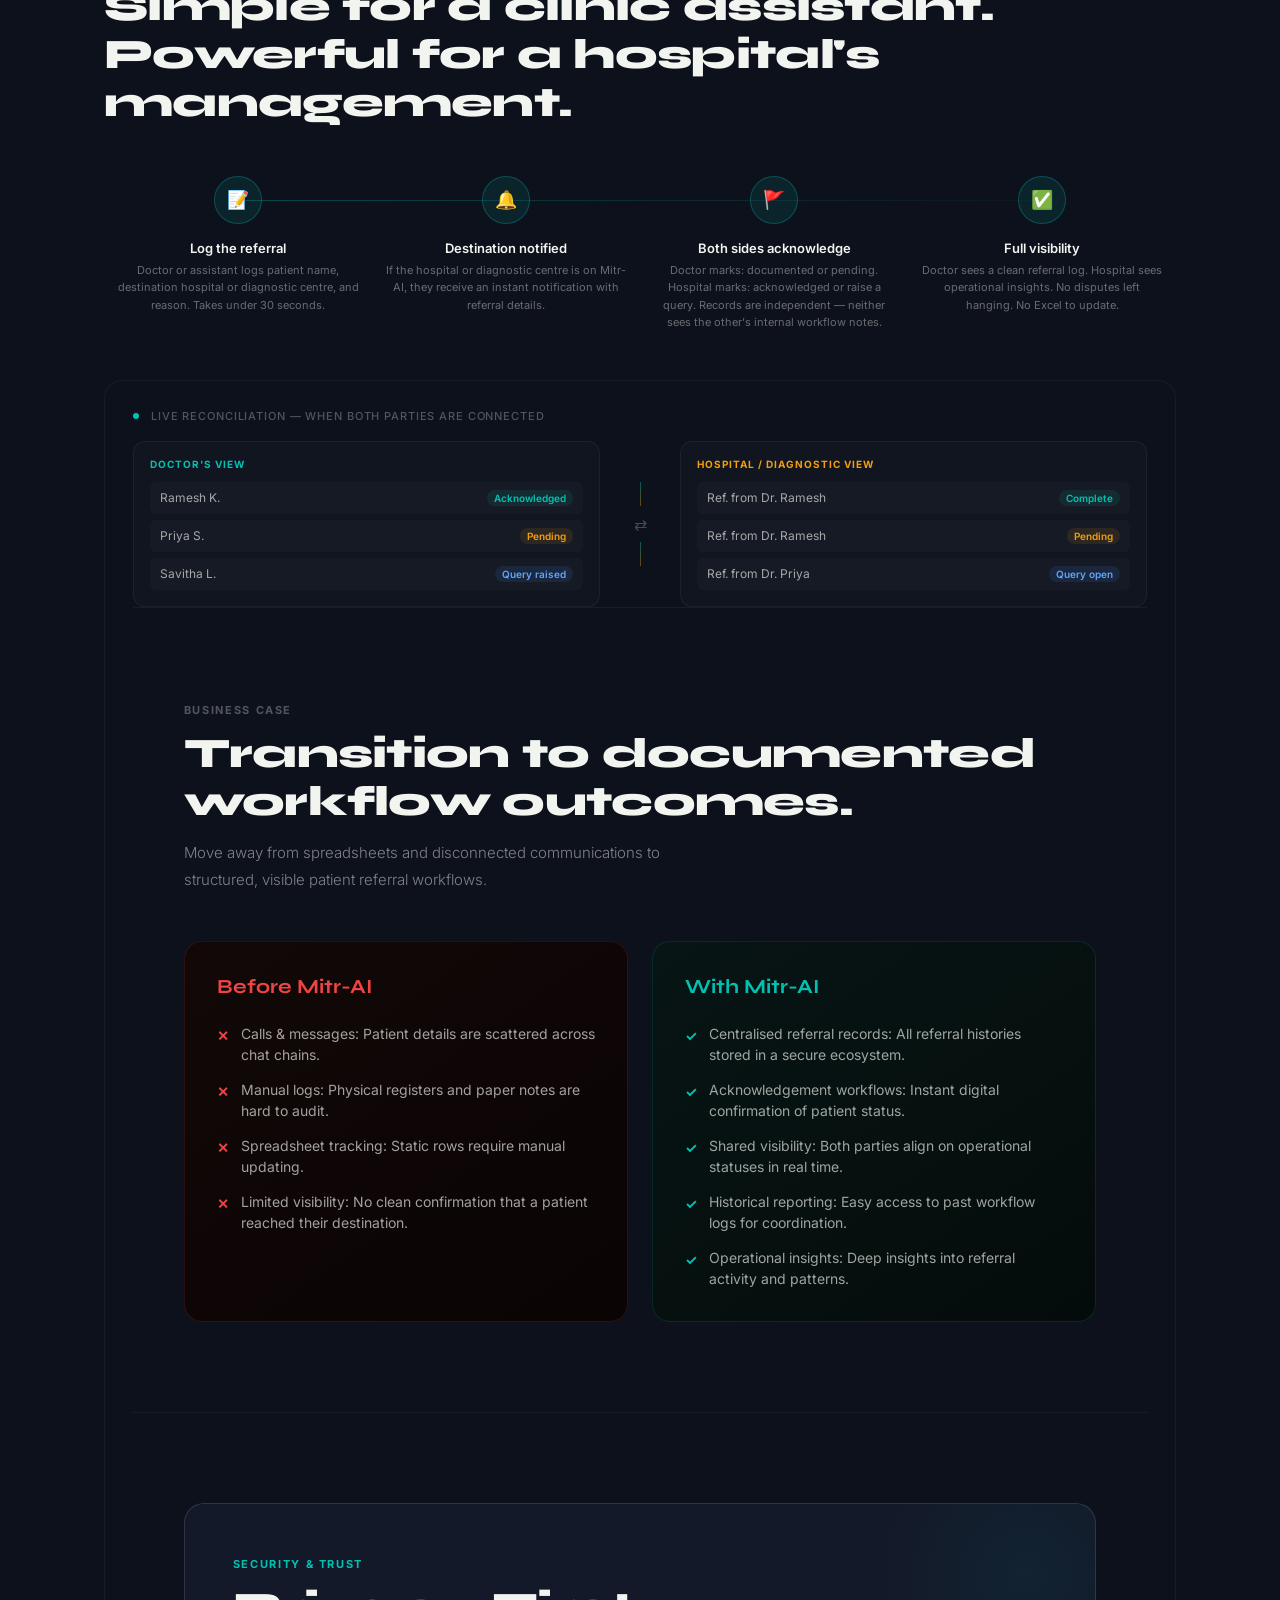
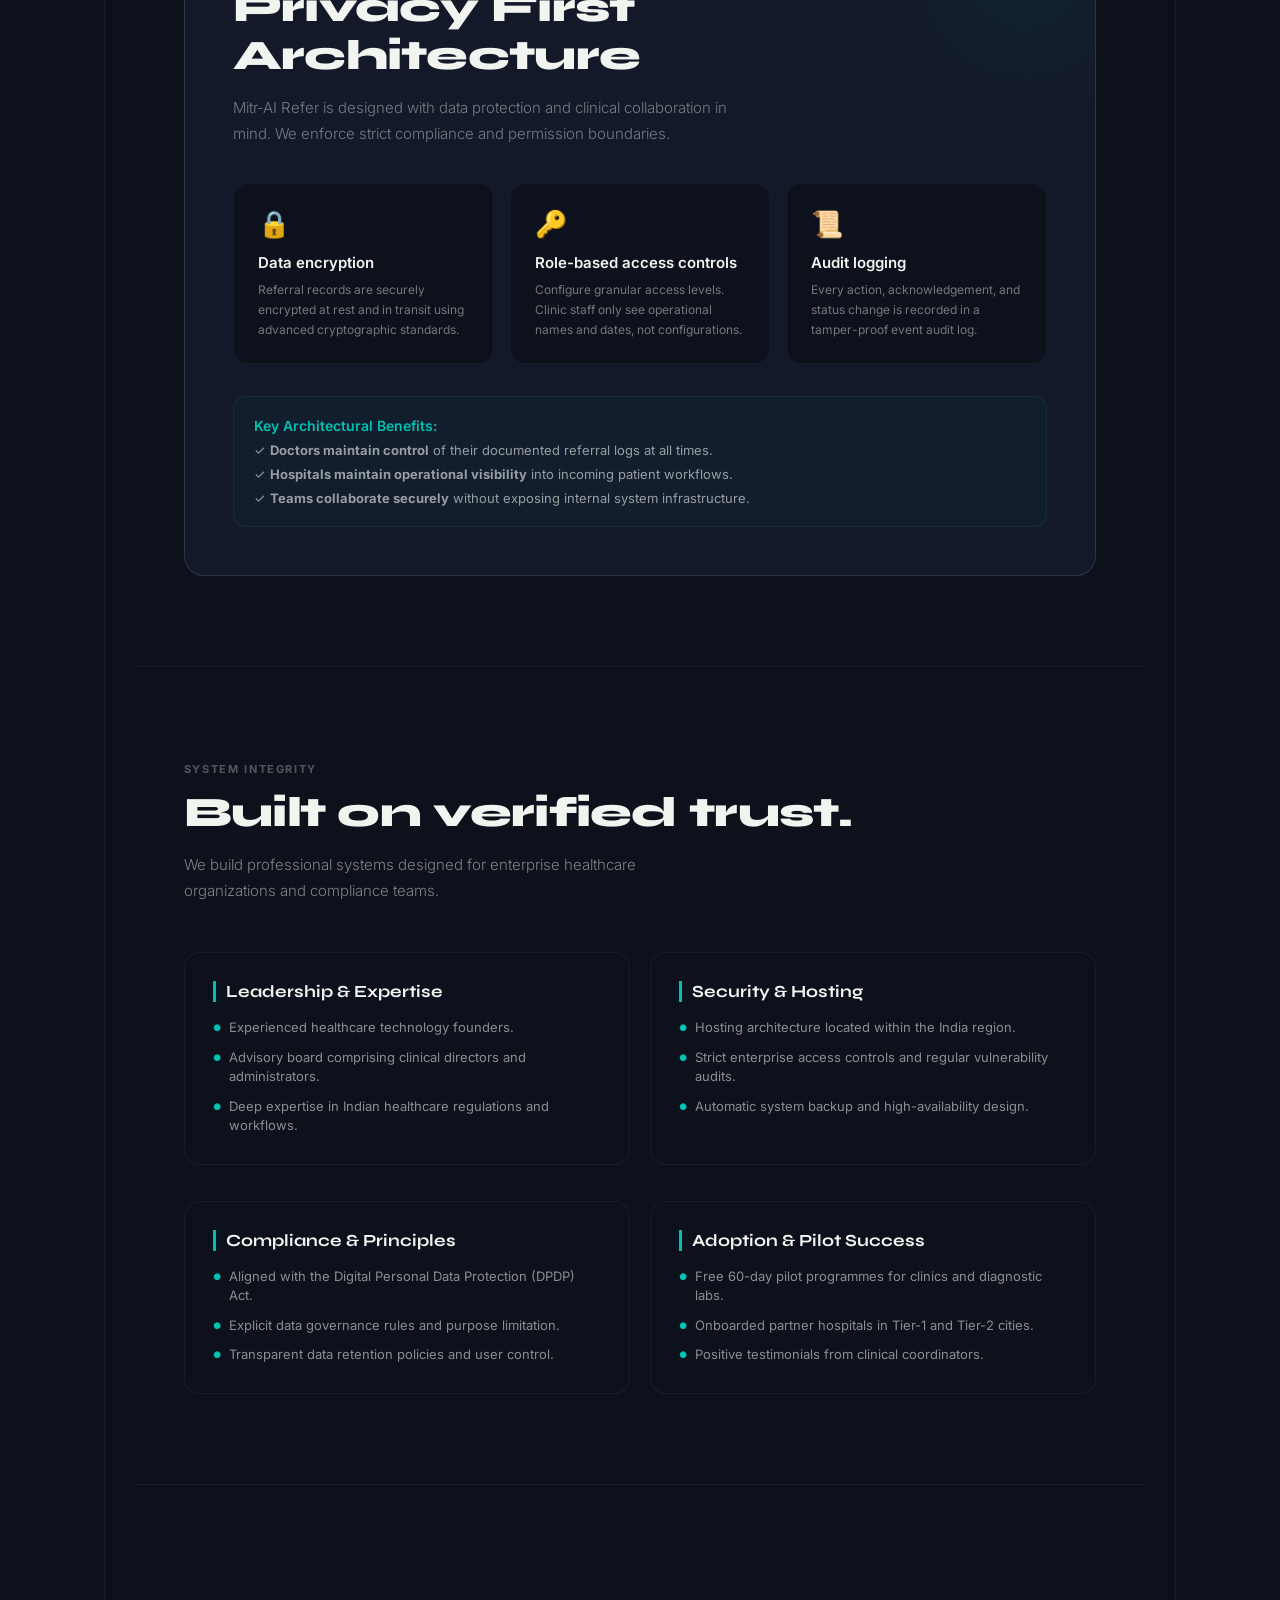
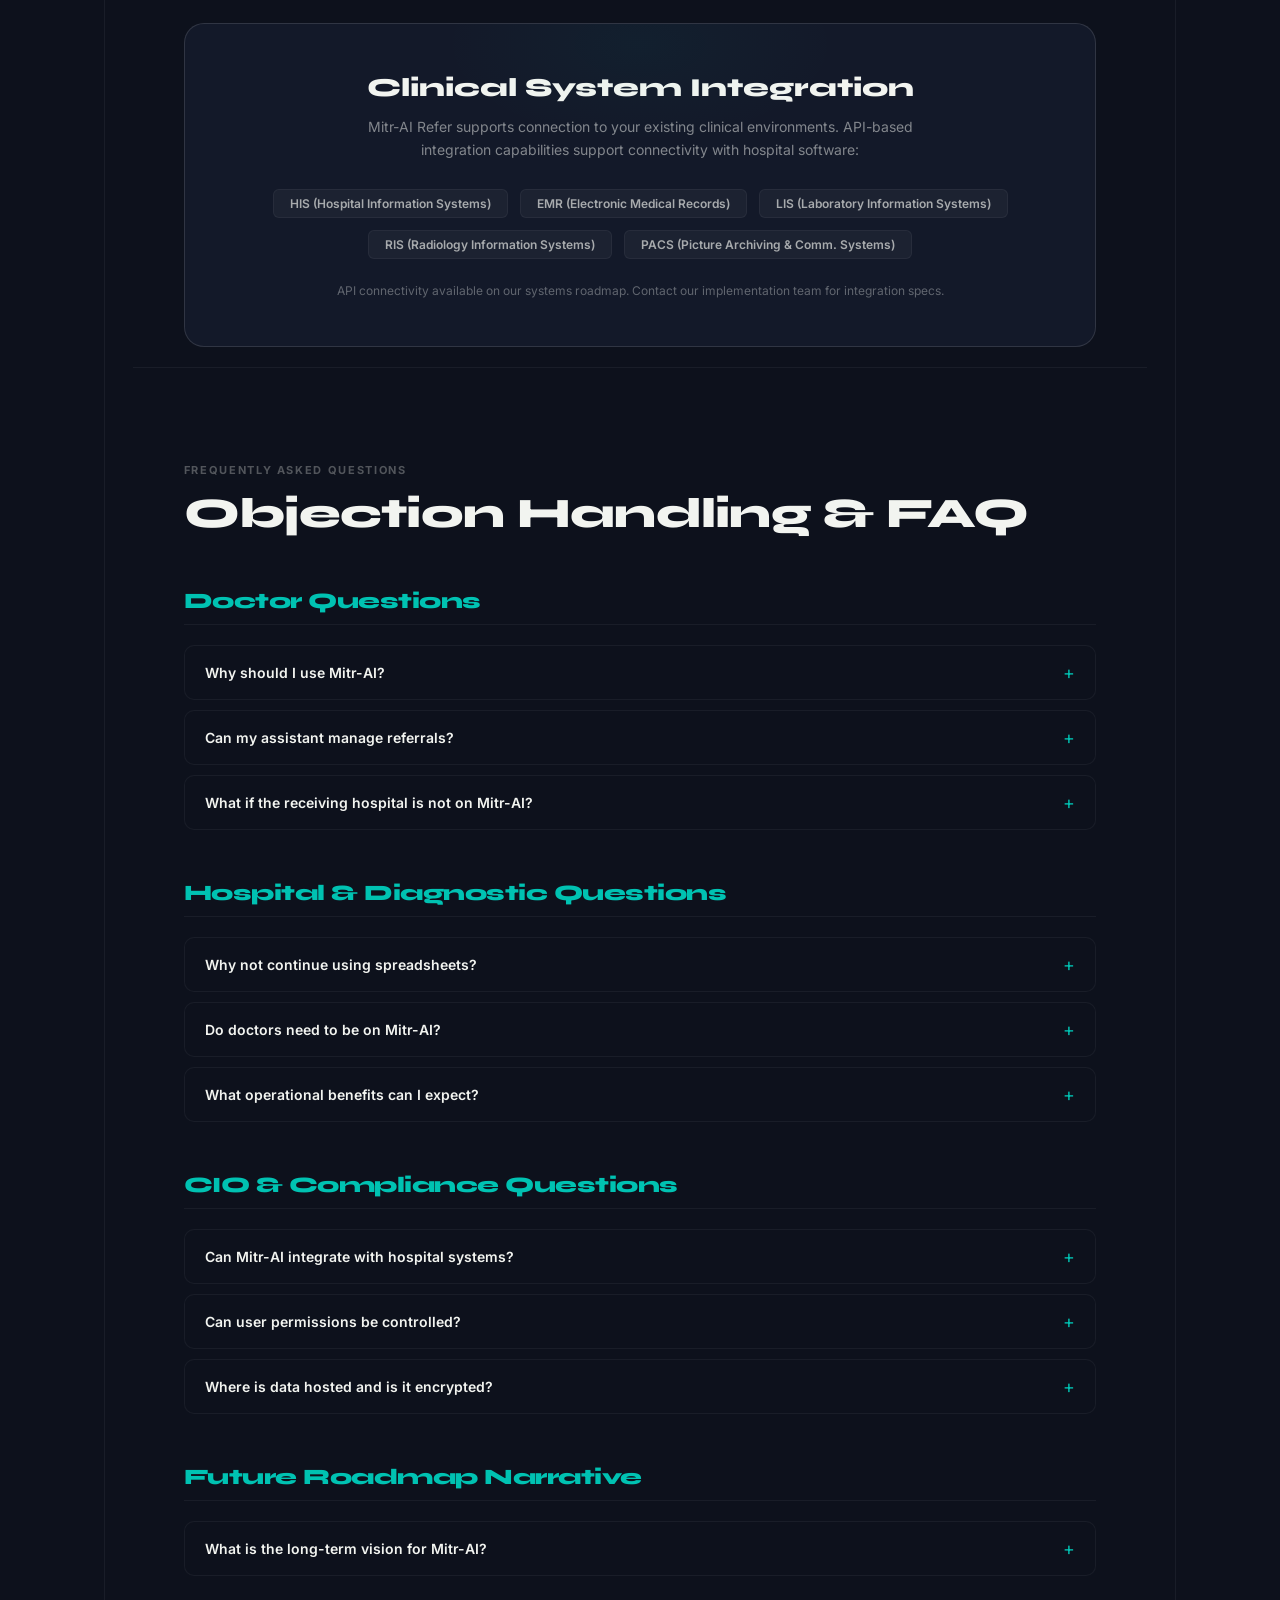
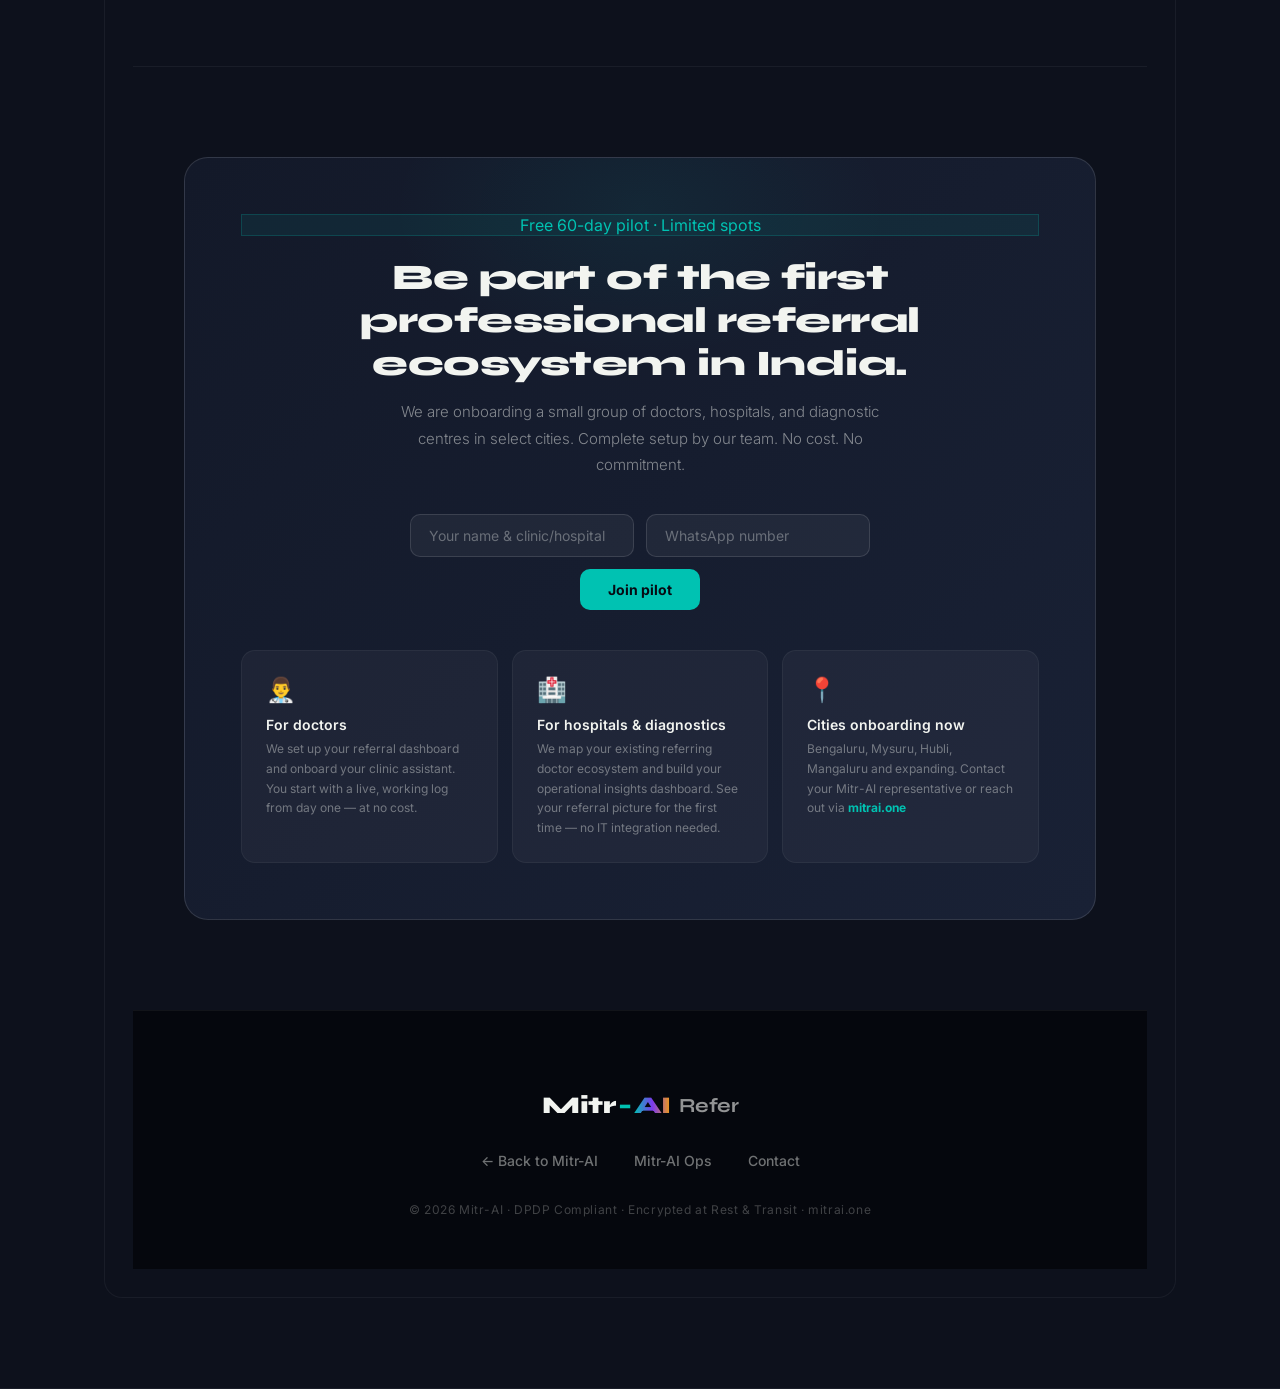
==== commit 971e25b9: "updated" ====
--- a/refer.html
+++ b/refer.html
@@ -1,471 +1,1356 @@
 <!DOCTYPE html>
 <html lang="en">
+
 <head>
-<meta charset="UTF-8">
-<meta name="viewport" content="width=device-width, initial-scale=1.0">
-<title>Mitr-AI Refer — Referral Accountability Platform</title>
-<meta name="description" content="Mitr-AI Refer connects doctors, hospitals, and diagnostic centres on a zero-trust referral accountability platform.">
-<link rel="stylesheet" href="shared.css">
-<style>
-body { background: var(--navy); color: var(--warm-white); }
-
-/* HERO */
-.refer-hero {
-  min-height: 100vh; padding: 110px 5% 80px;
-  display: grid; grid-template-columns: 1fr 1fr;
-  gap: 60px; align-items: center;
-  max-width: 1200px; margin: 0 auto;
-  position: relative;
-}
-.hero-ambient {
-  position: fixed; inset: 0; pointer-events: none; z-index: 0;
-  background:
-    radial-gradient(ellipse 60% 50% at 65% 35%, rgba(0,194,178,0.07) 0%, transparent 65%),
-    radial-gradient(ellipse 40% 50% at 10% 80%, rgba(0,102,204,0.05) 0%, transparent 60%);
-}
-.refer-hero > * { position: relative; z-index: 1; }
-
-.product-tag { background: var(--teal-dim); color: var(--teal); }
-
-.refer-h1 {
-  font-family: 'Syne', sans-serif;
-  font-size: clamp(34px, 5vw, 58px);
-  font-weight: 800; line-height: 1.1;
-  letter-spacing: -1px; margin-bottom: 20px;
-}
-.refer-h1 .grad { background: var(--grad-teal); -webkit-background-clip: text; -webkit-text-fill-color: transparent; background-clip: text; }
-.refer-sub { font-size: 16px; font-weight: 300; color: rgba(242,244,240,0.6); line-height: 1.75; max-width: 500px; margin-bottom: 36px; }
-
-/* DASHBOARD VISUAL */
-.dash-card {
-  background: var(--navy-2);
-  border: 1px solid var(--border-mid);
-  border-radius: 18px;
-  box-shadow: 0 32px 72px rgba(0,0,0,0.5), 0 0 0 1px rgba(255,255,255,0.04);
-  overflow: hidden;
-}
-.dash-titlebar {
-  background: var(--navy-3); padding: 12px 16px;
-  display: flex; align-items: center; gap: 8px;
-  border-bottom: 1px solid var(--border-dark);
-}
-.dtb-dots { display: flex; gap: 6px; }
-.dtb-dot { width: 10px; height: 10px; border-radius: 50%; }
-.dtb-title { font-size: 12px; color: rgba(242,244,240,0.35); margin-left: 8px; font-weight: 500; }
-.dash-body { padding: 20px; }
-.dash-stats { display: grid; grid-template-columns: repeat(3,1fr); gap: 10px; margin-bottom: 16px; }
-.ds-item { background: var(--navy-3); border-radius: 10px; padding: 12px 14px; }
-.ds-val { font-family: 'Syne', sans-serif; font-size: 22px; font-weight: 700; color: var(--teal); line-height: 1; }
-.ds-label { font-size: 11px; color: rgba(242,244,240,0.35); margin-top: 4px; }
-
-.ref-list { display: flex; flex-direction: column; gap: 7px; }
-.ref-item {
-  display: grid; grid-template-columns: 32px 1fr auto;
-  gap: 10px; align-items: center;
-  padding: 10px 12px;
-  background: var(--navy-3); border-radius: 8px;
-  opacity: 0; transform: translateX(10px);
-  animation: slideIn 0.4s ease forwards;
-}
-.ref-item:nth-child(1){animation-delay:.3s}
-.ref-item:nth-child(2){animation-delay:.6s}
-.ref-item:nth-child(3){animation-delay:.9s}
-.ref-item:nth-child(4){animation-delay:1.2s}
-@keyframes slideIn { to { opacity:1; transform:none; } }
-.ref-avatar { width:32px;height:32px;border-radius:50%;display:flex;align-items:center;justify-content:center;font-size:12px;font-weight:700;background:var(--teal-dim);color:var(--teal); }
-.ref-name { font-size:12px;font-weight:500;color:var(--warm-white); }
-.ref-dest { font-size:11px;color:rgba(242,244,240,0.35);margin-top:1px; }
-.ref-badge { font-size:10px;font-weight:600;padding:2px 8px;border-radius:99px; }
-.rb-ack { background:rgba(0,194,178,0.12);color:var(--teal); }
-.rb-pen { background:rgba(245,158,11,0.12);color:var(--amber); }
-.rb-qry { background:rgba(59,130,246,0.12);color:#60A5FA; }
-
-.dash-footer-strip {
-  margin-top: 14px; padding: 10px 12px;
-  background: rgba(0,194,178,0.05);
-  border: 1px solid rgba(0,194,178,0.12);
-  border-radius: 8px;
-  font-size: 11px; color: rgba(242,244,240,0.4);
-  display: flex; align-items: center; gap: 8px;
-}
-.live-dot { width:6px;height:6px;border-radius:50%;background:var(--teal);animation:bdpulse 2s infinite; }
-
-/* SECTIONS */
-.r-section { padding: 90px 5%; max-width: 1200px; margin: 0 auto; }
-.r-section-dark { background: var(--navy-2); border-top: 1px solid var(--border-dark); border-bottom: 1px solid var(--border-dark); }
-.r-section-dark .r-inner { max-width: 1200px; margin: 0 auto; padding: 90px 5%; }
-
-.r-h2 { font-family: 'Syne', sans-serif; font-size: clamp(26px,4vw,42px); font-weight: 800; letter-spacing: -0.7px; line-height: 1.15; margin-bottom: 14px; }
-.r-sub { font-size: 15px; font-weight: 300; color: rgba(242,244,240,0.5); line-height: 1.75; max-width: 540px; margin-bottom: 48px; }
-
-/* PROBLEM BLOCKS */
-.problem-strip { display: grid; grid-template-columns: repeat(2,1fr); gap: 14px; }
-.prob-block {
-  background: var(--navy-2); border: 1px solid var(--border-dark);
-  border-radius: 14px; padding: 24px;
-  transition: border-color 0.25s, transform 0.25s;
-}
-.prob-block:hover { border-color: rgba(0,194,178,0.25); transform: translateY(-2px); }
-.prob-icon { font-size:24px;margin-bottom:12px; }
-.prob-title { font-size:14px;font-weight:600;color:var(--warm-white);margin-bottom:6px; }
-.prob-desc { font-size:12px;color:rgba(242,244,240,0.45);line-height:1.7; }
-
-/* FOR WHOM */
-.whom-grid { display:grid;grid-template-columns:1fr 1fr;gap:20px; }
-.whom-card { border-radius:18px;padding:32px; }
-.wc-doc { background: linear-gradient(145deg,#0D2020,#0A1A1A); border:1px solid rgba(0,194,178,0.2); }
-.wc-hosp { background: linear-gradient(145deg,#1A1500,#120F00); border:1px solid rgba(245,158,11,0.2); }
-.wc-label { font-size:10px;font-weight:700;text-transform:uppercase;letter-spacing:0.12em;margin-bottom:10px; }
-.wc-doc .wc-label { color:var(--teal); }
-.wc-hosp .wc-label { color:var(--amber); }
-.wc-title { font-family:'Syne',sans-serif;font-size:20px;font-weight:700;color:var(--warm-white);margin-bottom:18px;line-height:1.25; }
-.feat-list { list-style:none;display:flex;flex-direction:column;gap:10px; }
-.feat-list li { display:flex;align-items:flex-start;gap:9px;font-size:13px;color:rgba(242,244,240,0.55);line-height:1.5; }
-.fcheck { width:17px;height:17px;border-radius:4px;display:flex;align-items:center;justify-content:center;font-size:9px;font-weight:700;flex-shrink:0;margin-top:1px; }
-.fc-t { background:var(--teal-dim);color:var(--teal); }
-.fc-a { background:var(--amber-dim);color:var(--amber); }
-
-/* FLOW */
-.flow-grid { display:grid;grid-template-columns:repeat(4,1fr);gap:0;position:relative; }
-.flow-grid::before { content:'';position:absolute;top:24px;left:12%;right:12%;height:1px;background:linear-gradient(90deg,var(--teal),rgba(0,194,178,0.1));opacity:0.3; }
-.flow-node { text-align:center;padding:0 12px; }
-.fn-circle { width:48px;height:48px;border-radius:50%;margin:0 auto 16px;display:flex;align-items:center;justify-content:center;font-size:18px;position:relative;z-index:1;border:1px solid rgba(0,194,178,0.3);background:var(--teal-dim); }
-.fn-title { font-size:13px;font-weight:600;color:var(--warm-white);margin-bottom:6px; }
-.fn-desc { font-size:11px;color:rgba(242,244,240,0.4);line-height:1.6; }
-
-/* ZERO TRUST */
-.zt-box { background:var(--navy-3);border:1px solid var(--border-mid);border-radius:20px;padding:48px;position:relative;overflow:hidden; }
-.zt-box::before { content:'';position:absolute;top:-80px;right:-80px;width:300px;height:300px;background:radial-gradient(circle,rgba(0,194,178,0.06) 0%,transparent 70%); }
-.zt-grid { display:grid;grid-template-columns:repeat(3,1fr);gap:20px;margin-top:40px; }
-.zt-card { background:rgba(255,255,255,0.03);border:1px solid var(--border-dark);border-radius:12px;padding:22px; }
-.zt-num { font-family:'Syne',sans-serif;font-size:38px;font-weight:800;background:var(--grad-teal);-webkit-background-clip:text;-webkit-text-fill-color:transparent;background-clip:text;line-height:1;margin-bottom:10px; }
-.zt-title { font-size:13px;font-weight:600;color:var(--warm-white);margin-bottom:5px; }
-.zt-desc { font-size:12px;color:rgba(242,244,240,0.4);line-height:1.6; }
-
-/* RECONCILE */
-.rec-visual { background:var(--navy-2);border:1px solid var(--border-dark);border-radius:18px;padding:28px;margin-top:48px; }
-.rec-label-strip { display:flex;align-items:center;gap:8px;margin-bottom:18px;font-size:11px;color:rgba(242,244,240,0.3);font-weight:500;text-transform:uppercase;letter-spacing:0.08em; }
-.rec-cols { display:grid;grid-template-columns:1fr 48px 1fr;gap:16px;align-items:center; }
-.rec-col { background:rgba(255,255,255,0.02);border:1px solid var(--border-dark);border-radius:12px;padding:16px; }
-.rc-head { font-size:10px;font-weight:700;text-transform:uppercase;letter-spacing:0.1em;margin-bottom:12px; }
-.rc-head-t { color:var(--teal); }
-.rc-head-a { color:var(--amber); }
-.rec-row { display:flex;align-items:center;justify-content:space-between;padding:8px 10px;background:rgba(255,255,255,0.02);border-radius:6px;margin-bottom:6px;font-size:12px;color:rgba(242,244,240,0.65); }
-.rec-row:last-child{margin-bottom:0}
-.r-status { font-size:10px;font-weight:600;padding:2px 7px;border-radius:99px; }
-.rs-t { background:var(--teal-dim);color:var(--teal); }
-.rs-a { background:var(--amber-dim);color:var(--amber); }
-.rs-b { background:rgba(59,130,246,0.12);color:#60A5FA; }
-.rec-mid { display:flex;flex-direction:column;align-items:center;gap:8px; }
-.rec-mid-line { width:1px;height:24px;background:linear-gradient(var(--teal),var(--amber));opacity:0.4; }
-.rec-mid-icon { font-size:16px;color:rgba(242,244,240,0.25); }
-.zt-note { margin-top:16px;padding:12px 16px;background:rgba(0,194,178,0.04);border:1px solid rgba(0,194,178,0.12);border-radius:10px;font-size:12px;color:rgba(242,244,240,0.45);line-height:1.6; }
-.zt-note strong { color:var(--teal); }
-
-/* PILOT */
-.pilot-banner { background:linear-gradient(135deg,var(--navy-3) 0%,var(--navy-4) 100%);border:1px solid var(--border-mid);border-radius:24px;padding:56px;text-align:center;position:relative;overflow:hidden; }
-.pilot-banner::before { content:'';position:absolute;top:-100px;left:50%;transform:translateX(-50%);width:500px;height:300px;background:radial-gradient(ellipse,rgba(0,194,178,0.07) 0%,transparent 70%); }
-.pilot-banner > * { position:relative;z-index:1; }
-.pb-h { font-family:'Syne',sans-serif;font-size:clamp(22px,3.5vw,36px);font-weight:800;color:var(--warm-white);letter-spacing:-0.5px;margin-bottom:14px; }
-.pb-sub { font-size:15px;color:rgba(242,244,240,0.5);line-height:1.75;max-width:520px;margin:0 auto 36px;font-weight:300; }
-.pilot-cards { display:grid;grid-template-columns:repeat(3,1fr);gap:14px;margin-top:8px; }
-.pilot-card { background:rgba(255,255,255,0.04);border:1px solid var(--border-dark);border-radius:14px;padding:24px;text-align:left; }
-.pc-ico { font-size:24px;margin-bottom:12px; }
-.pc-t { font-size:14px;font-weight:600;color:var(--warm-white);margin-bottom:6px; }
-.pc-d { font-size:12px;color:rgba(242,244,240,0.4);line-height:1.65; }
-
-@media(max-width:860px){
-  .refer-hero{grid-template-columns:1fr;padding-top:90px}
-  .dash-card{display:none}
-  .problem-strip{grid-template-columns:1fr}
-  .whom-grid{grid-template-columns:1fr}
-  .flow-grid{grid-template-columns:1fr 1fr}
-  .zt-grid{grid-template-columns:1fr}
-  .rec-cols{grid-template-columns:1fr}
-  .rec-mid{display:none}
-  .pilot-cards{grid-template-columns:1fr}
-  .pilot-banner{padding:36px 20px}
-}
-</style>
+  <meta charset="UTF-8">
+  <meta name="viewport" content="width=device-width, initial-scale=1.0">
+  <title>Mitr-AI Refer — Referral Accountability Platform</title>
+  <meta name="description"
+    content="Mitr-AI Refer connects doctors, hospitals, and diagnostic centres on a zero-trust referral accountability platform.">
+  <link rel="stylesheet" href="shared.css">
+  <style>
+    body {
+      background: var(--navy);
+      color: var(--warm-white);
+    }
+
+    /* HERO */
+    .refer-hero {
+      min-height: 100vh;
+      padding: 110px 5% 80px;
+      display: grid;
+      grid-template-columns: 1fr 1fr;
+      gap: 60px;
+      align-items: center;
+      max-width: 1200px;
+      margin: 0 auto;
+      position: relative;
+    }
+
+    .hero-ambient {
+      position: fixed;
+      inset: 0;
+      pointer-events: none;
+      z-index: 0;
+      background:
+        radial-gradient(ellipse 60% 50% at 65% 35%, rgba(0, 194, 178, 0.07) 0%, transparent 65%),
+        radial-gradient(ellipse 40% 50% at 10% 80%, rgba(0, 102, 204, 0.05) 0%, transparent 60%);
+    }
+
+    .refer-hero>* {
+      position: relative;
+      z-index: 1;
+    }
+
+    .product-tag {
+      background: var(--teal-dim);
+      color: var(--teal);
+    }
+
+    .refer-h1 {
+      font-family: 'Syne', sans-serif;
+      font-size: clamp(34px, 5vw, 58px);
+      font-weight: 800;
+      line-height: 1.1;
+      letter-spacing: -1px;
+      margin-bottom: 20px;
+    }
+
+    .refer-h1 .grad {
+      background: var(--grad-teal);
+      -webkit-background-clip: text;
+      -webkit-text-fill-color: transparent;
+      background-clip: text;
+    }
+
+    .refer-sub {
+      font-size: 16px;
+      font-weight: 300;
+      color: rgba(242, 244, 240, 0.6);
+      line-height: 1.75;
+      max-width: 500px;
+      margin-bottom: 36px;
+    }
+
+    /* DASHBOARD VISUAL */
+    .dash-card {
+      background: var(--navy-2);
+      border: 1px solid var(--border-mid);
+      border-radius: 18px;
+      box-shadow: 0 32px 72px rgba(0, 0, 0, 0.5), 0 0 0 1px rgba(255, 255, 255, 0.04);
+      overflow: hidden;
+    }
+
+    .dash-titlebar {
+      background: var(--navy-3);
+      padding: 12px 16px;
+      display: flex;
+      align-items: center;
+      gap: 8px;
+      border-bottom: 1px solid var(--border-dark);
+    }
+
+    .dtb-dots {
+      display: flex;
+      gap: 6px;
+    }
+
+    .dtb-dot {
+      width: 10px;
+      height: 10px;
+      border-radius: 50%;
+    }
+
+    .dtb-title {
+      font-size: 12px;
+      color: rgba(242, 244, 240, 0.35);
+      margin-left: 8px;
+      font-weight: 500;
+    }
+
+    .dash-body {
+      padding: 20px;
+    }
+
+    .dash-stats {
+      display: grid;
+      grid-template-columns: repeat(3, 1fr);
+      gap: 10px;
+      margin-bottom: 16px;
+    }
+
+    .ds-item {
+      background: var(--navy-3);
+      border-radius: 10px;
+      padding: 12px 14px;
+    }
+
+    .ds-val {
+      font-family: 'Syne', sans-serif;
+      font-size: 22px;
+      font-weight: 700;
+      color: var(--teal);
+      line-height: 1;
+    }
+
+    .ds-label {
+      font-size: 11px;
+      color: rgba(242, 244, 240, 0.35);
+      margin-top: 4px;
+    }
+
+    .ref-list {
+      display: flex;
+      flex-direction: column;
+      gap: 7px;
+    }
+
+    .ref-item {
+      display: grid;
+      grid-template-columns: 32px 1fr auto;
+      gap: 10px;
+      align-items: center;
+      padding: 10px 12px;
+      background: var(--navy-3);
+      border-radius: 8px;
+      opacity: 0;
+      transform: translateX(10px);
+      animation: slideIn 0.4s ease forwards;
+    }
+
+    .ref-item:nth-child(1) {
+      animation-delay: .3s
+    }
+
+    .ref-item:nth-child(2) {
+      animation-delay: .6s
+    }
+
+    .ref-item:nth-child(3) {
+      animation-delay: .9s
+    }
+
+    .ref-item:nth-child(4) {
+      animation-delay: 1.2s
+    }
+
+    @keyframes slideIn {
+      to {
+        opacity: 1;
+        transform: none;
+      }
+    }
+
+    .ref-avatar {
+      width: 32px;
+      height: 32px;
+      border-radius: 50%;
+      display: flex;
+      align-items: center;
+      justify-content: center;
+      font-size: 12px;
+      font-weight: 700;
+      background: var(--teal-dim);
+      color: var(--teal);
+    }
+
+    .ref-name {
+      font-size: 12px;
+      font-weight: 500;
+      color: var(--warm-white);
+    }
+
+    .ref-dest {
+      font-size: 11px;
+      color: rgba(242, 244, 240, 0.35);
+      margin-top: 1px;
+    }
+
+    .ref-badge {
+      font-size: 10px;
+      font-weight: 600;
+      padding: 2px 8px;
+      border-radius: 99px;
+    }
+
+    .rb-ack {
+      background: rgba(0, 194, 178, 0.12);
+      color: var(--teal);
+    }
+
+    .rb-pen {
+      background: rgba(245, 158, 11, 0.12);
+      color: var(--amber);
+    }
+
+    .rb-qry {
+      background: rgba(59, 130, 246, 0.12);
+      color: #60A5FA;
+    }
+
+    .dash-footer-strip {
+      margin-top: 14px;
+      padding: 10px 12px;
+      background: rgba(0, 194, 178, 0.05);
+      border: 1px solid rgba(0, 194, 178, 0.12);
+      border-radius: 8px;
+      font-size: 11px;
+      color: rgba(242, 244, 240, 0.4);
+      display: flex;
+      align-items: center;
+      gap: 8px;
+    }
+
+    .live-dot {
+      width: 6px;
+      height: 6px;
+      border-radius: 50%;
+      background: var(--teal);
+      animation: bdpulse 2s infinite;
+    }
+
+    /* SECTIONS */
+    .r-section {
+      padding: 90px 5%;
+      max-width: 1200px;
+      margin: 0 auto;
+    }
+
+    .r-section-dark {
+      background: var(--navy-2);
+      border-top: 1px solid var(--border-dark);
+      border-bottom: 1px solid var(--border-dark);
+    }
+
+    .r-section-dark .r-inner {
+      max-width: 1200px;
+      margin: 0 auto;
+      padding: 90px 5%;
+    }
+
+    .r-h2 {
+      font-family: 'Syne', sans-serif;
+      font-size: clamp(26px, 4vw, 42px);
+      font-weight: 800;
+      letter-spacing: -0.7px;
+      line-height: 1.15;
+      margin-bottom: 14px;
+    }
+
+    .r-sub {
+      font-size: 15px;
+      font-weight: 300;
+      color: rgba(242, 244, 240, 0.5);
+      line-height: 1.75;
+      max-width: 540px;
+      margin-bottom: 48px;
+    }
+
+    /* PROBLEM BLOCKS */
+    .problem-strip {
+      display: grid;
+      grid-template-columns: repeat(2, 1fr);
+      gap: 14px;
+    }
+
+    .prob-block {
+      background: var(--navy-2);
+      border: 1px solid var(--border-dark);
+      border-radius: 14px;
+      padding: 24px;
+      transition: border-color 0.25s, transform 0.25s;
+    }
+
+    .prob-block:hover {
+      border-color: rgba(0, 194, 178, 0.25);
+      transform: translateY(-2px);
+    }
+
+    .prob-icon {
+      font-size: 24px;
+      margin-bottom: 12px;
+    }
+
+    .prob-title {
+      font-size: 14px;
+      font-weight: 600;
+      color: var(--warm-white);
+      margin-bottom: 6px;
+    }
+
+    .prob-desc {
+      font-size: 12px;
+      color: rgba(242, 244, 240, 0.45);
+      line-height: 1.7;
+    }
+
+    /* FOR WHOM */
+    .whom-grid {
+      display: grid;
+      grid-template-columns: 1fr 1fr;
+      gap: 20px;
+    }
+
+    .whom-card {
+      border-radius: 18px;
+      padding: 32px;
+    }
+
+    .wc-doc {
+      background: linear-gradient(145deg, #0D2020, #0A1A1A);
+      border: 1px solid rgba(0, 194, 178, 0.2);
+    }
+
+    .wc-hosp {
+      background: linear-gradient(145deg, #1A1500, #120F00);
+      border: 1px solid rgba(245, 158, 11, 0.2);
+    }
+
+    .wc-label {
+      font-size: 10px;
+      font-weight: 700;
+      text-transform: uppercase;
+      letter-spacing: 0.12em;
+      margin-bottom: 10px;
+    }
+
+    .wc-doc .wc-label {
+      color: var(--teal);
+    }
+
+    .wc-hosp .wc-label {
+      color: var(--amber);
+    }
+
+    .wc-title {
+      font-family: 'Syne', sans-serif;
+      font-size: 20px;
+      font-weight: 700;
+      color: var(--warm-white);
+      margin-bottom: 18px;
+      line-height: 1.25;
+    }
+
+    .feat-list {
+      list-style: none;
+      display: flex;
+      flex-direction: column;
+      gap: 10px;
+    }
+
+    .feat-list li {
+      display: flex;
+      align-items: flex-start;
+      gap: 9px;
+      font-size: 13px;
+      color: rgba(242, 244, 240, 0.55);
+      line-height: 1.5;
+    }
+
+    .fcheck {
+      width: 17px;
+      height: 17px;
+      border-radius: 4px;
+      display: flex;
+      align-items: center;
+      justify-content: center;
+      font-size: 9px;
+      font-weight: 700;
+      flex-shrink: 0;
+      margin-top: 1px;
+    }
+
+    .fc-t {
+      background: var(--teal-dim);
+      color: var(--teal);
+    }
+
+    .fc-a {
+      background: var(--amber-dim);
+      color: var(--amber);
+    }
+
+    /* FLOW */
+    .flow-grid {
+      display: grid;
+      grid-template-columns: repeat(4, 1fr);
+      gap: 0;
+      position: relative;
+    }
+
+    .flow-grid::before {
+      content: '';
+      position: absolute;
+      top: 24px;
+      left: 12%;
+      right: 12%;
+      height: 1px;
+      background: linear-gradient(90deg, var(--teal), rgba(0, 194, 178, 0.1));
+      opacity: 0.3;
+    }
+
+    .flow-node {
+      text-align: center;
+      padding: 0 12px;
+    }
+
+    .fn-circle {
+      width: 48px;
+      height: 48px;
+      border-radius: 50%;
+      margin: 0 auto 16px;
+      display: flex;
+      align-items: center;
+      justify-content: center;
+      font-size: 18px;
+      position: relative;
+      z-index: 1;
+      border: 1px solid rgba(0, 194, 178, 0.3);
+      background: var(--teal-dim);
+    }
+
+    .fn-title {
+      font-size: 13px;
+      font-weight: 600;
+      color: var(--warm-white);
+      margin-bottom: 6px;
+    }
+
+    .fn-desc {
+      font-size: 11px;
+      color: rgba(242, 244, 240, 0.4);
+      line-height: 1.6;
+    }
+
+    /* ZERO TRUST */
+    .zt-box {
+      background: var(--navy-3);
+      border: 1px solid var(--border-mid);
+      border-radius: 20px;
+      padding: 48px;
+      position: relative;
+      overflow: hidden;
+    }
+
+    .zt-box::before {
+      content: '';
+      position: absolute;
+      top: -80px;
+      right: -80px;
+      width: 300px;
+      height: 300px;
+      background: radial-gradient(circle, rgba(0, 194, 178, 0.06) 0%, transparent 70%);
+    }
+
+    .zt-grid {
+      display: grid;
+      grid-template-columns: repeat(3, 1fr);
+      gap: 20px;
+      margin-top: 40px;
+    }
+
+    .zt-card {
+      background: rgba(255, 255, 255, 0.03);
+      border: 1px solid var(--border-dark);
+      border-radius: 12px;
+      padding: 22px;
+    }
+
+    .zt-num {
+      font-family: 'Syne', sans-serif;
+      font-size: 38px;
+      font-weight: 800;
+      background: var(--grad-teal);
+      -webkit-background-clip: text;
+      -webkit-text-fill-color: transparent;
+      background-clip: text;
+      line-height: 1;
+      margin-bottom: 10px;
+    }
+
+    .zt-title {
+      font-size: 13px;
+      font-weight: 600;
+      color: var(--warm-white);
+      margin-bottom: 5px;
+    }
+
+    .zt-desc {
+      font-size: 12px;
+      color: rgba(242, 244, 240, 0.4);
+      line-height: 1.6;
+    }
+
+    /* RECONCILE */
+    .rec-visual {
+      background: var(--navy-2);
+      border: 1px solid var(--border-dark);
+      border-radius: 18px;
+      padding: 28px;
+      margin-top: 48px;
+    }
+
+    .rec-label-strip {
+      display: flex;
+      align-items: center;
+      gap: 8px;
+      margin-bottom: 18px;
+      font-size: 11px;
+      color: rgba(242, 244, 240, 0.3);
+      font-weight: 500;
+      text-transform: uppercase;
+      letter-spacing: 0.08em;
+    }
+
+    .rec-cols {
+      display: grid;
+      grid-template-columns: 1fr 48px 1fr;
+      gap: 16px;
+      align-items: center;
+    }
+
+    .rec-col {
+      background: rgba(255, 255, 255, 0.02);
+      border: 1px solid var(--border-dark);
+      border-radius: 12px;
+      padding: 16px;
+    }
+
+    .rc-head {
+      font-size: 10px;
+      font-weight: 700;
+      text-transform: uppercase;
+      letter-spacing: 0.1em;
+      margin-bottom: 12px;
+    }
+
+    .rc-head-t {
+      color: var(--teal);
+    }
+
+    .rc-head-a {
+      color: var(--amber);
+    }
+
+    .rec-row {
+      display: flex;
+      align-items: center;
+      justify-content: space-between;
+      padding: 8px 10px;
+      background: rgba(255, 255, 255, 0.02);
+      border-radius: 6px;
+      margin-bottom: 6px;
+      font-size: 12px;
+      color: rgba(242, 244, 240, 0.65);
+    }
+
+    .rec-row:last-child {
+      margin-bottom: 0
+    }
+
+    .r-status {
+      font-size: 10px;
+      font-weight: 600;
+      padding: 2px 7px;
+      border-radius: 99px;
+    }
+
+    .rs-t {
+      background: var(--teal-dim);
+      color: var(--teal);
+    }
+
+    .rs-a {
+      background: var(--amber-dim);
+      color: var(--amber);
+    }
+
+    .rs-b {
+      background: rgba(59, 130, 246, 0.12);
+      color: #60A5FA;
+    }
+
+    .rec-mid {
+      display: flex;
+      flex-direction: column;
+      align-items: center;
+      gap: 8px;
+    }
+
+    .rec-mid-line {
+      width: 1px;
+      height: 24px;
+      background: linear-gradient(var(--teal), var(--amber));
+      opacity: 0.4;
+    }
+
+    .rec-mid-icon {
+      font-size: 16px;
+      color: rgba(242, 244, 240, 0.25);
+    }
+
+    .zt-note {
+      margin-top: 16px;
+      padding: 12px 16px;
+      background: rgba(0, 194, 178, 0.04);
+      border: 1px solid rgba(0, 194, 178, 0.12);
+      border-radius: 10px;
+      font-size: 12px;
+      color: rgba(242, 244, 240, 0.45);
+      line-height: 1.6;
+    }
+
+    .zt-note strong {
+      color: var(--teal);
+    }
+
+    /* PILOT */
+    .pilot-banner {
+      background: linear-gradient(135deg, var(--navy-3) 0%, var(--navy-4) 100%);
+      border: 1px solid var(--border-mid);
+      border-radius: 24px;
+      padding: 56px;
+      text-align: center;
+      position: relative;
+      overflow: hidden;
+    }
+
+    .pilot-banner::before {
+      content: '';
+      position: absolute;
+      top: -100px;
+      left: 50%;
+      transform: translateX(-50%);
+      width: 500px;
+      height: 300px;
+      background: radial-gradient(ellipse, rgba(0, 194, 178, 0.07) 0%, transparent 70%);
+    }
+
+    .pilot-banner>* {
+      position: relative;
+      z-index: 1;
+    }
+
+    .pb-h {
+      font-family: 'Syne', sans-serif;
+      font-size: clamp(22px, 3.5vw, 36px);
+      font-weight: 800;
+      color: var(--warm-white);
+      letter-spacing: -0.5px;
+      margin-bottom: 14px;
+    }
+
+    .pb-sub {
+      font-size: 15px;
+      color: rgba(242, 244, 240, 0.5);
+      line-height: 1.75;
+      max-width: 520px;
+      margin: 0 auto 36px;
+      font-weight: 300;
+    }
+
+    .pilot-cards {
+      display: grid;
+      grid-template-columns: repeat(3, 1fr);
+      gap: 14px;
+      margin-top: 8px;
+    }
+
+    .pilot-card {
+      background: rgba(255, 255, 255, 0.04);
+      border: 1px solid var(--border-dark);
+      border-radius: 14px;
+      padding: 24px;
+      text-align: left;
+    }
+
+    .pc-ico {
+      font-size: 24px;
+      margin-bottom: 12px;
+    }
+
+    .pc-t {
+      font-size: 14px;
+      font-weight: 600;
+      color: var(--warm-white);
+      margin-bottom: 6px;
+    }
+
+    .pc-d {
+      font-size: 12px;
+      color: rgba(242, 244, 240, 0.4);
+      line-height: 1.65;
+    }
+
+    @media(max-width:860px) {
+      .refer-hero {
+        grid-template-columns: 1fr;
+        padding-top: 90px
+      }
+
+      .dash-card {
+        display: none
+      }
+
+      .problem-strip {
+        grid-template-columns: 1fr
+      }
+
+      .whom-grid {
+        grid-template-columns: 1fr
+      }
+
+      .flow-grid {
+        grid-template-columns: 1fr 1fr
+      }
+
+      .zt-grid {
+        grid-template-columns: 1fr
+      }
+
+      .rec-cols {
+        grid-template-columns: 1fr
+      }
+
+      .rec-mid {
+        display: none
+      }
+
+      .pilot-cards {
+        grid-template-columns: 1fr
+      }
+
+      .pilot-banner {
+        padding: 36px 20px
+      }
+    }
+  </style>
 </head>
+
 <body>
-<div class="hero-ambient"></div>
-
-<nav class="m-nav" id="nav">
-  <a class="nav-logo" href="index.html">Mitr<span class="logo-sep">-</span><span class="logo-ai">AI</span></a>
-  <ul class="nav-links">
-    <li><a href="#problem">Problem</a></li>
-    <li><a href="#for-whom">For whom</a></li>
-    <li><a href="#how-it-works">How it works</a></li>
-    <li><a href="#pilot">Pilot</a></li>
-  </ul>
-  <a class="nav-pill" href="#pilot">Join pilot →</a>
-</nav>
-
-<!-- HERO -->
-<div class="refer-hero">
-  <div class="hero-content">
-    <div class="product-eyebrow reveal">
-      <a class="product-back" href="index.html">← Mitr-AI</a>
-      <span class="product-tag">Healthcare · Referral Accountability</span>
+  <div class="hero-ambient"></div>
+
+  <nav class="m-nav" id="nav">
+    <a class="nav-logo" href="index.html">Mitr<span class="logo-sep">-</span><span class="logo-ai">AI</span></a>
+    <ul class="nav-links">
+      <li><a href="#problem">Problem</a></li>
+      <li><a href="#for-whom">For whom</a></li>
+      <li><a href="#how-it-works">How it works</a></li>
+      <li><a href="#pilot">Pilot</a></li>
+    </ul>
+    <a class="nav-pill" href="#pilot">Join pilot →</a>
+  </nav>
+  <!-- HERO -->
+  <div class="refer-hero">
+    <div class="hero-content">
+      <div class="product-eyebrow reveal">
+        <a class="product-back" href="index.html">← Mitr-AI</a>
+        <span class="product-tag">Healthcare · Referral Accountability Ecosystem</span>
+      </div>
+      <h1 class="refer-h1 reveal d1">Every referral.<br><span class="grad">Acknowledged.
+          Connected.</span><br>Accountable.</h1>
+      <p class="refer-sub reveal d2">Bring visibility and continuity to referral workflows across doctors, hospitals and
+        diagnostic centres.</p>
+      <div class="hero-chips reveal d3">
+        <span class="chip">For doctors</span>
+        <span class="chip">For hospitals</span>
+        <span class="chip">For diagnostic centres</span>
+        <span class="chip">Privacy-First Architecture</span>
+        <span class="chip">Works independently</span>
+      </div>
     </div>
-    <h1 class="refer-h1 reveal d1">Every referral.<br><span class="grad">Tracked. Flagged.</span><br>Accounted for.</h1>
-    <p class="refer-sub reveal d2">Mitr-AI Refer connects doctors, hospitals, and diagnostic centres on a zero-trust accountability platform — replacing informal WhatsApp chains and Excel sheets with a clean mutual flagging system.</p>
-    <div class="hero-chips reveal d3">
-      <span class="chip">For doctors</span>
-      <span class="chip">For hospitals</span>
-      <span class="chip">For diagnostic centres</span>
-      <span class="chip">Zero financial data stored</span>
-      <span class="chip">Works independently</span>
-    </div>
-  </div>
-
-  <div class="dash-card reveal d2">
-    <div class="dash-titlebar">
-      <div class="dtb-dots">
-        <div class="dtb-dot" style="background:#FF5F57"></div>
-        <div class="dtb-dot" style="background:#FEBC2E"></div>
-        <div class="dtb-dot" style="background:#28C840"></div>
+
+    <div class="dash-card reveal d2">
+      <div class="dash-titlebar">
+        <div class="dtb-dots">
+          <div class="dtb-dot" style="background:#FF5F57"></div>
+          <div class="dtb-dot" style="background:#FEBC2E"></div>
+          <div class="dtb-dot" style="background:#28C840"></div>
+        </div>
+        <span class="dtb-title">Mitr-AI Refer — Doctor dashboard</span>
       </div>
-      <span class="dtb-title">Mitr-AI Refer — Doctor dashboard</span>
-    </div>
-    <div class="dash-body">
-      <div class="dash-stats">
-        <div class="ds-item"><div class="ds-val">28</div><div class="ds-label">Referred this month</div></div>
-        <div class="ds-item"><div class="ds-val" style="color:var(--teal)">21</div><div class="ds-label">Acknowledged</div></div>
-        <div class="ds-item"><div class="ds-val" style="color:var(--amber)">7</div><div class="ds-label">Pending</div></div>
-      </div>
-      <div class="ref-list">
-        <div class="ref-item">
-          <div class="ref-avatar">RK</div>
-          <div><div class="ref-name">Ramesh K., 54</div><div class="ref-dest">Cardiology · Apollo Hospitals</div></div>
-          <span class="ref-badge rb-ack">Acknowledged</span>
-        </div>
-        <div class="ref-item">
-          <div class="ref-avatar">PS</div>
-          <div><div class="ref-name">Priya S., 38</div><div class="ref-dest">Orthopaedics · Manipal Hospital</div></div>
-          <span class="ref-badge rb-pen">Pending</span>
-        </div>
-        <div class="ref-item">
-          <div class="ref-avatar">AM</div>
-          <div><div class="ref-name">Anand M., 67</div><div class="ref-dest">Neurology · Narayana Health</div></div>
-          <span class="ref-badge rb-ack">Acknowledged</span>
-        </div>
-        <div class="ref-item">
-          <div class="ref-avatar">SL</div>
-          <div><div class="ref-name">Savitha L., 42</div><div class="ref-dest">MRI Scan · Thyrocare Diagnostics</div></div>
-          <span class="ref-badge rb-qry">Query raised</span>
-        </div>
-      </div>
-      <div class="dash-footer-strip">
-        <div class="live-dot"></div>
-        Last updated just now · All data encrypted at rest
+      <div class="dash-body">
+        <div class="dash-stats">
+          <div class="ds-item">
+            <div class="ds-val">28</div>
+            <div class="ds-label">Referred this month</div>
+          </div>
+          <div class="ds-item">
+            <div class="ds-val" style="color:var(--teal)">21</div>
+            <div class="ds-label">Acknowledged</div>
+          </div>
+          <div class="ds-item">
+            <div class="ds-val" style="color:var(--amber)">7</div>
+            <div class="ds-label">Pending</div>
+          </div>
+        </div>
+        <div class="ref-list">
+          <div class="ref-item">
+            <div class="ref-avatar">RK</div>
+            <div>
+              <div class="ref-name">Ramesh K., 54</div>
+              <div class="ref-dest">Cardiology · Apollo Hospitals</div>
+            </div>
+            <span class="ref-badge rb-ack">Acknowledged</span>
+          </div>
+          <div class="ref-item">
+            <div class="ref-avatar">PS</div>
+            <div>
+              <div class="ref-name">Priya S., 38</div>
+              <div class="ref-dest">Orthopaedics · Manipal Hospital</div>
+            </div>
+            <span class="ref-badge rb-pen">Pending</span>
+          </div>
+          <div class="ref-item">
+            <div class="ref-avatar">AM</div>
+            <div>
+              <div class="ref-name">Anand M., 67</div>
+              <div class="ref-dest">Neurology · Narayana Health</div>
+            </div>
+            <span class="ref-badge rb-ack">Acknowledged</span>
+          </div>
+          <div class="ref-item">
+            <div class="ref-avatar">SL</div>
+            <div>
+              <div class="ref-name">Savitha L., 42</div>
+              <div class="ref-dest">MRI Scan · Thyrocare Diagnostics</div>
+            </div>
+            <span class="ref-badge rb-qry">Query raised</span>
+          </div>
+        </div>
+        <div class="dash-footer-strip">
+          <div class="live-dot"></div>
+          Last updated just now · All data encrypted at rest
+        </div>
       </div>
     </div>
   </div>
-</div>
-
-<!-- PROBLEM -->
-<section id="problem" style="background:var(--navy-2);border-top:1px solid var(--border-dark)">
-  <div class="r-section">
-    <div class="eyebrow reveal" style="color:rgba(242,244,240,0.3)">The problem today</div>
-    <h2 class="r-h2 reveal d1" style="margin-top:12px">Referrals run on memory.<br>Accountability doesn't.</h2>
-    <p class="r-sub reveal d2">The informal referral economy in Indian healthcare moves thousands of patients every day — making them difficult to track transparently, acknowledge instantly, or audit systematically.</p>
-    <div class="problem-strip">
-      <div class="prob-block reveal">
-        <div class="prob-icon">📋</div>
-        <div class="prob-title">Doctors have no referral record</div>
-        <div class="prob-desc">Most referrals happen via phone or WhatsApp. Nothing is logged. Months later, there's no way to verify what was referred, to whom, or whether it was acted on.</div>
-      </div>
-      <div class="prob-block reveal d1">
-        <div class="prob-icon">📊</div>
-        <div class="prob-title">Hospitals & diagnostics run on Excel</div>
-        <div class="prob-desc">Referral relationships are managed in spreadsheets that no one fully trusts. No analytics, no visibility on top referrers, no accountability for who's been acknowledged.</div>
-      </div>
-      <div class="prob-block reveal d2">
-        <div class="prob-icon">🔕</div>
-        <div class="prob-title">No mutual acknowledgement loop</div>
-        <div class="prob-desc">After a referral is made, neither party has a clean way to confirm it was received, acted on, or completed. Disputes fester with no paper trail on either side.</div>
-      </div>
-      <div class="prob-block reveal d3">
-        <div class="prob-icon">👥</div>
-        <div class="prob-title">Delegation exposes too much</div>
-        <div class="prob-desc">When a hospital owner delegates tracking to a staff member, sensitive relationship details get exposed. Operations need to be managed without revealing financial arrangements.</div>
+
+  <!-- PROBLEM -->
+  <section id="problem" style="background:var(--navy-2);border-top:1px solid var(--border-dark)">
+    <div class="r-section">
+      <div class="eyebrow reveal" style="color:rgba(242,244,240,0.3)">The problem today</div>
+      <h2 class="r-h2 reveal d1" style="margin-top:12px">Referrals run on memory.<br>Accountability doesn't.</h2>
+      <p class="r-sub reveal d2">The informal referral economy in Indian healthcare moves thousands of patients every
+        day — making them difficult to track transparently, acknowledge instantly, or audit systematically.</p>
+      <div class="problem-strip">
+        <div class="prob-block reveal">
+          <div class="prob-icon">📋</div>
+          <div class="prob-title">Doctors have no referral record</div>
+          <div class="prob-desc">Most referrals happen via phone or WhatsApp. Nothing is logged. Months later, there's
+            no way to verify what was referred, to whom, or whether it was acted on.</div>
+        </div>
+        <div class="prob-block reveal d1">
+          <div class="prob-icon">📊</div>
+          <div class="prob-title">Hospitals & diagnostics run on Excel</div>
+          <div class="prob-desc">Referral relationships are managed in spreadsheets that no one fully trusts. No
+            operational insights, no visibility on referral activity insights, no accountability for who's been
+            acknowledged.</div>
+        </div>
+        <div class="prob-block reveal d2">
+          <div class="prob-icon">🔕</div>
+          <div class="prob-title">No mutual acknowledgement loop</div>
+          <div class="prob-desc">After a referral is made, neither party has a clean way to confirm it was received,
+            acted on, or completed. Disputes fester with no paper trail on either side.</div>
+        </div>
+        <div class="prob-block reveal d3">
+          <div class="prob-icon">👥</div>
+          <div class="prob-title">Delegation exposes too much</div>
+          <div class="prob-desc">When a hospital owner delegates tracking to a staff member, workflow visibility needs
+            to be secure. Operations must be managed with role-based access to keep patient files private.</div>
+        </div>
       </div>
     </div>
-  </div>
-</section>
-
-<!-- FOR WHOM -->
-<section id="for-whom">
-  <div class="r-section">
-    <div class="eyebrow reveal" style="color:rgba(242,244,240,0.3)">Built for both sides</div>
-    <h2 class="r-h2 reveal d1" style="margin-top:12px">One platform.<br>Two perspectives.</h2>
-    <p class="r-sub reveal d2">Both modules work independently. When both parties are on Mitr-AI Refer, they connect and reconcile automatically — no obligation to be on the same platform.</p>
-    <div class="whom-grid">
-      <div class="whom-card wc-doc reveal">
-        <div class="wc-label">For Doctors</div>
-        <div class="wc-title">Your referral history.<br>Always with you.</div>
-        <ul class="feat-list">
-          <li><span class="fcheck fc-t">✓</span>Log a referral in seconds — or delegate to your assistant</li>
-          <li><span class="fcheck fc-t">✓</span>See which referrals are acknowledged, pending, or flagged</li>
-          <li><span class="fcheck fc-t">✓</span>Mark any referral as received or raise a query directly</li>
-          <li><span class="fcheck fc-t">✓</span>Full timestamped record — your medico-legal audit trail</li>
-          <li><span class="fcheck fc-t">✓</span>Works even if your hospital is not yet on Mitr-AI</li>
-          <li><span class="fcheck fc-t">✓</span>Assistant sees patient names and status — never financial details</li>
-        </ul>
-      </div>
-      <div class="whom-card wc-hosp reveal d1">
-        <div class="wc-label">For Hospitals & Diagnostic Centres</div>
-        <div class="wc-title">Know your referral<br>network. Own it.</div>
-        <ul class="feat-list">
-          <li><span class="fcheck fc-a">✓</span>See every doctor referring to you — in one live dashboard</li>
-          <li><span class="fcheck fc-a">✓</span>Identify your top referrers and at-risk relationships</li>
-          <li><span class="fcheck fc-a">✓</span>Acknowledge referrals — mark as complete from your side</li>
-          <li><span class="fcheck fc-a">✓</span>Delegate to staff — they manage operations, not finances</li>
-          <li><span class="fcheck fc-a">✓</span>Replace Excel completely — no more manual sheets</li>
-          <li><span class="fcheck fc-a">✓</span>Works even if your referring doctors are not yet on Mitr-AI</li>
-        </ul>
+  </section>
+
+  <!-- WHY MITR-AI EXISTS -->
+  <section id="why-exists" style="border-top:1px solid var(--border-dark)">
+    <div class="r-section">
+      <div class="eyebrow reveal" style="color:rgba(242,244,240,0.3)">Why Mitr-AI Exists</div>
+      <h2 class="r-h2 reveal d1" style="margin-top:12px">Continuous records in patient workflows.</h2>
+      <p class="r-sub reveal d2">Healthcare referrals frequently occur through phone calls, messages, informal
+        communication, and manual records. As referral volumes increase, maintaining visibility and continuity becomes
+        challenging.</p>
+      <p class="r-sub reveal d3" style="margin-top:-24px">Mitr-AI helps healthcare providers maintain an organised,
+        secure referral record and a mutual acknowledgement workflow, ensuring no patient gets lost in transition.</p>
+    </div>
+  </section>
+
+  <!-- FOR WHOM -->
+  <section id="for-whom">
+    <div class="r-section">
+      <div class="eyebrow reveal" style="color:rgba(242,244,240,0.3)">Built for both sides</div>
+      <h2 class="r-h2 reveal d1" style="margin-top:12px">One ecosystem.<br>Two perspectives.</h2>
+      <p class="r-sub reveal d2">Both modules work independently. When both parties are on the Mitr-AI referral
+        ecosystem, they connect and reconcile automatically — no obligation to be on the same platform.</p>
+      <div class="whom-grid">
+        <div class="whom-card wc-doc reveal">
+          <div class="wc-label">For Doctors</div>
+          <div class="wc-title">Your referral history.<br>Always with you.</div>
+          <ul class="feat-list">
+            <li><span class="fcheck fc-t">✓</span>Log a referral in seconds — or delegate to your assistant</li>
+            <li><span class="fcheck fc-t">✓</span>See which referrals are documented, pending, or acknowledged</li>
+            <li><span class="fcheck fc-t">✓</span>Mark any referral as received or raise a query directly</li>
+            <li><span class="fcheck fc-t">✓</span>Full timestamped record — your professional referral record</li>
+            <li><span class="fcheck fc-t">✓</span>Works even if your hospital is not yet on Mitr-AI</li>
+            <li><span class="fcheck fc-t">✓</span>Assistant sees patient names and status — with secure, role-based
+              visibility</li>
+          </ul>
+        </div>
+        <div class="whom-card wc-hosp reveal d1">
+          <div class="wc-label">For Hospitals & Diagnostic Centres</div>
+          <div class="wc-title">Know your professional<br>referral ecosystem. Own it.</div>
+          <ul class="feat-list">
+            <li><span class="fcheck fc-a">✓</span>See every doctor referring to you — in one live dashboard</li>
+            <li><span class="fcheck fc-a">✓</span>Get referral activity insights and identify engagement trends</li>
+            <li><span class="fcheck fc-a">✓</span>Acknowledge referrals — mark as complete from your side</li>
+            <li><span class="fcheck fc-a">✓</span>Delegate to staff — they manage operations with strict role-based
+              permissions</li>
+            <li><span class="fcheck fc-a">✓</span>Replace Excel completely — no more manual sheets</li>
+            <li><span class="fcheck fc-a">✓</span>Works even if your referring doctors are not yet on Mitr-AI</li>
+          </ul>
+        </div>
       </div>
     </div>
-  </div>
-</section>
-
-<!-- HOW IT WORKS -->
-<div class="r-section-dark" id="how-it-works">
-  <div class="r-inner">
-    <div class="eyebrow reveal" style="color:rgba(242,244,240,0.3)">How it works</div>
-    <h2 class="r-h2 reveal d1" style="margin-top:12px">Simple for a clinic assistant.<br>Powerful for a hospital's management.</h2>
-    <div class="flow-grid reveal d2" style="margin-top:48px">
-      <div class="flow-node">
-        <div class="fn-circle">📝</div>
-        <div class="fn-title">Log the referral</div>
-        <div class="fn-desc">Doctor or assistant logs patient name, destination hospital or diagnostic centre, and reason. Takes under 30 seconds.</div>
+  </section>
+
+  <!-- HOW IT WORKS -->
+  <div class="r-section-dark" id="how-it-works">
+    <div class="r-inner">
+      <div class="eyebrow reveal" style="color:rgba(242,244,240,0.3)">How it works</div>
+      <h2 class="r-h2 reveal d1" style="margin-top:12px">Simple for a clinic assistant.<br>Powerful for a hospital's
+        management.</h2>
+      <div class="flow-grid reveal d2" style="margin-top:48px">
+        <div class="flow-node">
+          <div class="fn-circle">📝</div>
+          <div class="fn-title">Log the referral</div>
+          <div class="fn-desc">Doctor or assistant logs patient name, destination hospital or diagnostic centre, and
+            reason. Takes under 30 seconds.</div>
+        </div>
+        <div class="flow-node">
+          <div class="fn-circle">🔔</div>
+          <div class="fn-title">Destination notified</div>
+          <div class="fn-desc">If the hospital or diagnostic centre is on Mitr-AI, they receive an instant notification
+            with referral details.</div>
+        </div>
+        <div class="flow-node">
+          <div class="fn-circle">🚩</div>
+          <div class="fn-title">Both sides acknowledge</div>
+          <div class="fn-desc">Doctor marks: documented or pending. Hospital marks: acknowledged or raise a query.
+            Records are independent — neither sees the other's internal workflow notes.</div>
+        </div>
+        <div class="flow-node">
+          <div class="fn-circle">✅</div>
+          <div class="fn-title">Full visibility</div>
+          <div class="fn-desc">Doctor sees a clean referral log. Hospital sees operational insights. No disputes left
+            hanging. No Excel to update.</div>
+        </div>
       </div>
-      <div class="flow-node">
-        <div class="fn-circle">🔔</div>
-        <div class="fn-title">Destination notified</div>
-        <div class="fn-desc">If the hospital or diagnostic centre is on Mitr-AI, they receive an instant notification with referral details.</div>
-      </div>
-      <div class="flow-node">
-        <div class="fn-circle">🚩</div>
-        <div class="fn-title">Both sides flag</div>
-        <div class="fn-desc">Doctor marks: received or pending. Hospital marks: acknowledged or raise a query. Flags are independent — neither sees the other's internal notes.</div>
-      </div>
-      <div class="flow-node">
-        <div class="fn-circle">✅</div>
-        <div class="fn-title">Full visibility</div>
-        <div class="fn-desc">Doctor sees a clean referral log. Hospital sees analytics. No disputes left hanging. No Excel to update.</div>
-      </div>
-    </div>
-
-    <!-- RECONCILE VISUAL -->
-    <div class="rec-visual reveal">
-      <div class="rec-label-strip"><span class="live-dot" style="display:inline-block;width:6px;height:6px;border-radius:50%;background:var(--teal);margin-right:4px"></span>Live reconciliation — when both parties are connected</div>
-      <div class="rec-cols">
-        <div class="rec-col">
-          <div class="rc-head rc-head-t">Doctor's view</div>
-          <div class="rec-row">Ramesh K. <span class="r-status rs-t">Acknowledged</span></div>
-          <div class="rec-row">Priya S. <span class="r-status rs-a">Pending</span></div>
-          <div class="rec-row">Savitha L. <span class="r-status rs-b">Query raised</span></div>
-        </div>
-        <div class="rec-mid">
-          <div class="rec-mid-line"></div>
-          <div class="rec-mid-icon">⇄</div>
-          <div class="rec-mid-line"></div>
-        </div>
-        <div class="rec-col">
-          <div class="rc-head rc-head-a">Hospital / Diagnostic view</div>
-          <div class="rec-row">Ref. from Dr. Ramesh <span class="r-status rs-t">Complete</span></div>
-          <div class="rec-row">Ref. from Dr. Ramesh <span class="r-status rs-a">Pending</span></div>
-          <div class="rec-row">Ref. from Dr. Priya <span class="r-status rs-b">Query open</span></div>
-        </div>
-      </div>
-      <div class="zt-note"><strong>Zero trust design:</strong> No financial amounts are stored or displayed anywhere on the platform. Neither party sees what the other manages internally. Delegated staff see patient names and status only.</div>
-    </div>
-  </div>
-</div>
-
-<!-- ZERO TRUST -->
-<section>
-  <div class="r-section">
-    <div class="zt-box reveal">
-      <div style="position:relative;z-index:1">
-        <div class="eyebrow" style="color:var(--teal)">Design principle</div>
-        <h2 class="r-h2" style="margin-top:12px;max-width:560px">Built on zero trust.<br>No financial data. Ever.</h2>
-        <p style="font-size:15px;color:rgba(242,244,240,0.45);margin-top:14px;max-width:500px;line-height:1.75;font-weight:300">Mitr-AI Refer solves accountability without creating financial liability or a legal paper trail. Your relationship details stay entirely outside the system.</p>
-        <div class="zt-grid">
-          <div class="zt-card">
-            <div class="zt-num">0</div>
-            <div class="zt-title">Financial amounts stored</div>
-            <div class="zt-desc">No fees, commissions, or payment amounts are logged, displayed, or transmitted on the platform — ever.</div>
-          </div>
-          <div class="zt-card">
-            <div class="zt-num">30</div>
-            <div class="zt-title">Day data retention on exit</div>
-            <div class="zt-desc">When you leave Mitr-AI, your data is available for download for 30 days. After that, it is permanently deleted from our servers.</div>
-          </div>
-          <div class="zt-card">
-            <div class="zt-num">∞</div>
-            <div class="zt-title">Audit trail for your records</div>
-            <div class="zt-desc">Every referral is timestamped and permanently logged. A complete history is yours — for medico-legal use, practice management, or operations.</div>
-          </div>
-        </div>
-      </div>
-    </div>
-  </div>
-</section>
-
-<!-- PILOT -->
-<section id="pilot" style="background:var(--navy-2);border-top:1px solid var(--border-dark)">
-  <div class="r-section">
-    <div class="pilot-banner reveal">
-      <div class="glow-badge reveal" style="background:rgba(0,194,178,0.08);border:1px solid rgba(0,194,178,0.2);color:var(--teal);margin:0 auto 20px">
-        <span class="pulse-dot" style="background:var(--teal)"></span> Free 60-day pilot · Limited spots
-      </div>
-      <div class="pb-h">Be part of the first referral accountability network in India.</div>
-      <p class="pb-sub">We are onboarding a small group of doctors, hospitals, and diagnostic centres in select cities. Complete setup by our team. No cost. No commitment.</p>
-      <div class="nb-form" style="margin-bottom: 40px;">
-        <input id="pilot-name-company" class="nb-input" type="text" placeholder="Your name & clinic/hospital" />
-        <input id="pilot-whatsapp" class="nb-input" type="tel" placeholder="WhatsApp number" />
-        <button id="pilot-submit" class="nb-btn" onclick="this.textContent='Noted ✓';this.style.background='#22C55E'">Join pilot</button>
-      </div>
-      <div class="pilot-cards">
-        <div class="pilot-card">
-          <div class="pc-ico">👨‍⚕️</div>
-          <div class="pc-t">For doctors</div>
-          <div class="pc-d">We set up your referral dashboard and onboard your clinic assistant. You start with a live, working log from day one — at no cost.</div>
-        </div>
-        <div class="pilot-card">
-          <div class="pc-ico">🏥</div>
-          <div class="pc-t">For hospitals & diagnostics</div>
-          <div class="pc-d">We map your existing referring doctor network and build your analytics dashboard. See your referral picture for the first time — no IT integration needed.</div>
-        </div>
-        <div class="pilot-card">
-          <div class="pc-ico">📍</div>
-          <div class="pc-t">Cities onboarding now</div>
-          <div class="pc-d">Bengaluru, Mysuru, Hubli, Mangaluru and expanding. Contact your Mitr-AI representative or reach out via <strong style="color:var(--teal)">mitrai.one</strong></div>
-        </div>
-      </div>
-    </div>
-  </div>
-</section>
-
-<footer class="m-footer">
-  <a class="footer-logo" href="index.html">Mitr<span class="logo-sep">-</span><span class="logo-ai">AI</span> <span style="margin-left: 8px; font-weight: 700; color: rgba(242,244,240,0.6); font-size: 20px;">Refer</span></a>
-  <div class="footer-links">
-    <a href="index.html">← Back to Mitr-AI</a>
-    <a href="ops.html">Mitr-AI Ops</a>
-    <a href="#">Contact</a>
-  </div>
-  <div class="footer-note">© 2025 Mitr-AI · DPDP Compliant · Encrypted at Rest & Transit · mitrai.one</div>
-</footer>
-
-<script>
-const nav = document.getElementById('nav');
-window.addEventListener('scroll', () => nav.classList.toggle('scrolled', window.scrollY > 40));
-const io = new IntersectionObserver(e => e.forEach(x => x.isIntersecting && x.target.classList.add('visible')), { threshold: 0.1, rootMargin: '0px 0px -40px 0px' });
-document.querySelectorAll('.reveal').forEach(el => io.observe(el));
-</script>
+
+      <!-- RECONCILE VISUAL -->
+      <div class="rec-visual reveal">
+        <div class="rec-label-strip"><span class="live-dot"
+            style="display:inline-block;width:6px;height:6px;border-radius:50%;background:var(--teal);margin-right:4px"></span>Live
+          reconciliation — when both parties are connected</div>
+        <div class="rec-cols">
+          <div class="rec-col">
+            <div class="rc-head rc-head-t">Doctor's view</div>
+            <div class="rec-row">Ramesh K. <span class="r-status rs-t">Acknowledged</span></div>
+            <div class="rec-row">Priya S. <span class="r-status rs-a">Pending</span></div>
+            <div class="rec-row">Savitha L. <span class="r-status rs-b">Query raised</span></div>
+          </div>
+          <div class="rec-mid">
+            <div class="rec-mid-line"></div>
+            <div class="rec-mid-icon">⇄</div>
+            <div class="rec-mid-line"></div>
+          </div>
+          <div class="rec-col">
+            <div class="rc-head rc-head-a">Hospital / Diagnostic view</div>
+            <div class="rec-row">Ref. from Dr. Ramesh <span class="r-status rs-t">Complete</span></div>
+            <div class="rec-row">Ref. from Dr. Ramesh <span class="r-status rs-a">Pending</span></div>
+            <div class="rec-row">Ref. from Dr. Priya <span class="r-status rs-b">Query open</span></div>
+          </div>
+        </div>
+        <section id="outcomes"
+          style="background:var(--navy-2);border-top:1px solid var(--border-dark);border-bottom:1px solid var(--border-dark)">
+          <div class="r-section">
+            <div class="eyebrow reveal" style="color:rgba(242,244,240,0.3)">Business Case</div>
+            <h2 class="r-h2 reveal d1" style="margin-top:12px">Transition to documented workflow outcomes.</h2>
+            <p class="r-sub reveal d2">Move away from spreadsheets and disconnected communications to structured,
+              visible patient referral workflows.</p>
+
+            <div class="comp-grid reveal d3">
+              <div class="comp-card negative">
+                <div class="comp-title">Before Mitr-AI</div>
+                <ul class="comp-list">
+                  <li class="comp-item"><span class="comp-icon">✕</span> Calls & messages: Patient details are scattered
+                    across chat chains.</li>
+                  <li class="comp-item"><span class="comp-icon">✕</span> Manual logs: Physical registers and paper notes
+                    are hard to audit.</li>
+                  <li class="comp-item"><span class="comp-icon">✕</span> Spreadsheet tracking: Static rows require
+                    manual updating.</li>
+                  <li class="comp-item"><span class="comp-icon">✕</span> Limited visibility: No clean confirmation that
+                    a patient reached their destination.</li>
+                </ul>
+              </div>
+
+              <div class="comp-card positive">
+                <div class="comp-title">With Mitr-AI</div>
+                <ul class="comp-list">
+                  <li class="comp-item"><span class="comp-icon">✓</span> Centralised referral records: All referral
+                    histories stored in a secure ecosystem.</li>
+                  <li class="comp-item"><span class="comp-icon">✓</span> Acknowledgement workflows: Instant digital
+                    confirmation of patient status.</li>
+                  <li class="comp-item"><span class="comp-icon">✓</span> Shared visibility: Both parties align on
+                    operational statuses in real time.</li>
+                  <li class="comp-item"><span class="comp-icon">✓</span> Historical reporting: Easy access to past
+                    workflow logs for coordination.</li>
+                  <li class="comp-item"><span class="comp-icon">✓</span> Operational insights: Deep insights into
+                    referral activity and patterns.</li>
+                </ul>
+              </div>
+            </div>
+          </div>
+        </section>
+
+        <!-- PRIVACY FIRST ARCHITECTURE -->
+        <section id="privacy">
+          <div class="r-section">
+            <div class="zt-box reveal">
+              <div style="position:relative;z-index:1">
+                <div class="eyebrow" style="color:var(--teal)">Security & Trust</div>
+                <h2 class="r-h2" style="margin-top:12px;max-width:560px">Privacy First Architecture</h2>
+                <p
+                  style="font-size:15px;color:rgba(242,244,240,0.45);margin-top:14px;max-width:500px;line-height:1.75;font-weight:300">
+                  Mitr-AI Refer is designed with data protection and clinical collaboration in mind. We enforce strict
+                  compliance and permission boundaries.</p>
+
+                <div class="sec-grid">
+                  <div class="sec-card">
+                    <div class="sec-icon">🔒</div>
+                    <div class="sec-title">Data encryption</div>
+                    <div class="sec-desc">Referral records are securely encrypted at rest and in transit using advanced
+                      cryptographic standards.</div>
+                  </div>
+                  <div class="sec-card">
+                    <div class="sec-icon">🔑</div>
+                    <div class="sec-title">Role-based access controls</div>
+                    <div class="sec-desc">Configure granular access levels. Clinic staff only see operational names and
+                      dates, not configurations.</div>
+                  </div>
+                  <div class="sec-card">
+                    <div class="sec-icon">📜</div>
+                    <div class="sec-title">Audit logging</div>
+                    <div class="sec-desc">Every action, acknowledgement, and status change is recorded in a tamper-proof
+                      event audit log.</div>
+                  </div>
+                </div>
+
+                <div
+                  style="margin-top:32px; padding:20px; background:rgba(0,194,178,0.03); border:1px solid rgba(0,194,178,0.1); border-radius:12px;"
+                  class="reveal d1">
+                  <div style="font-weight:600; color:var(--teal); margin-bottom:8px; font-size:14px;">Key Architectural
+                    Benefits:</div>
+                  <ul
+                    style="list-style:none; display:flex; flex-direction:column; gap:8px; font-size:13px; color:rgba(242,244,240,0.6);">
+                    <li>✓ <strong>Doctors maintain control</strong> of their documented referral logs at all times.</li>
+                    <li>✓ <strong>Hospitals maintain operational visibility</strong> into incoming patient workflows.
+                    </li>
+                    <li>✓ <strong>Teams collaborate securely</strong> without exposing internal system infrastructure.
+                    </li>
+                  </ul>
+                </div>
+              </div>
+            </div>
+          </div>
+        </section>
+
+        <!-- TRUST SIGNALS -->
+        <section id="trust"
+          style="background:var(--navy-2);border-top:1px solid var(--border-dark);border-bottom:1px solid var(--border-dark)">
+          <div class="r-section">
+            <div class="eyebrow reveal" style="color:rgba(242,244,240,0.3)">System Integrity</div>
+            <h2 class="r-h2 reveal d1" style="margin-top:12px">Built on verified trust.</h2>
+            <p class="r-sub reveal d2">We build professional systems designed for enterprise healthcare organizations
+              and compliance teams.</p>
+
+            <div class="trust-grid reveal d3">
+              <div class="trust-card">
+                <div class="trust-card-title">Leadership & Expertise</div>
+                <ul class="trust-list">
+                  <li class="trust-item">Experienced healthcare technology founders.</li>
+                  <li class="trust-item">Advisory board comprising clinical directors and administrators.</li>
+                  <li class="trust-item">Deep expertise in Indian healthcare regulations and workflows.</li>
+                </ul>
+              </div>
+              <div class="trust-card">
+                <div class="trust-card-title">Security & Hosting</div>
+                <ul class="trust-list">
+                  <li class="trust-item">Hosting architecture located within the India region.</li>
+                  <li class="trust-item">Strict enterprise access controls and regular vulnerability audits.</li>
+                  <li class="trust-item">Automatic system backup and high-availability design.</li>
+                </ul>
+              </div>
+              <div class="trust-card" style="margin-top:16px;">
+                <div class="trust-card-title">Compliance & Principles</div>
+                <ul class="trust-list">
+                  <li class="trust-item">Aligned with the Digital Personal Data Protection (DPDP) Act.</li>
+                  <li class="trust-item">Explicit data governance rules and purpose limitation.</li>
+                  <li class="trust-item">Transparent data retention policies and user control.</li>
+                </ul>
+              </div>
+              <div class="trust-card" style="margin-top:16px;">
+                <div class="trust-card-title">Adoption & Pilot Success</div>
+                <ul class="trust-list">
+                  <li class="trust-item">Free 60-day pilot programmes for clinics and diagnostic labs.</li>
+                  <li class="trust-item">Onboarded partner hospitals in Tier-1 and Tier-2 cities.</li>
+                  <li class="trust-item">Positive testimonials from clinical coordinators.</li>
+                </ul>
+              </div>
+            </div>
+          </div>
+        </section>
+
+        <!-- INTEGRATIONS -->
+        <section id="integrations">
+          <div class="r-section" style="padding-bottom:20px;">
+            <div class="int-box reveal">
+              <div class="int-title">Clinical System Integration</div>
+              <p class="int-desc">Mitr-AI Refer supports connection to your existing clinical environments. API-based
+                integration capabilities support connectivity with hospital software:</p>
+              <div class="int-badges">
+                <span class="int-badge">HIS (Hospital Information Systems)</span>
+                <span class="int-badge">EMR (Electronic Medical Records)</span>
+                <span class="int-badge">LIS (Laboratory Information Systems)</span>
+                <span class="int-badge">RIS (Radiology Information Systems)</span>
+                <span class="int-badge">PACS (Picture Archiving & Comm. Systems)</span>
+              </div>
+              <div style="font-size:12px; color:rgba(242,244,240,0.35); margin-top:24px;">API connectivity available on
+                our systems roadmap. Contact our implementation team for integration specs.</div>
+            </div>
+          </div>
+        </section>
+
+        <!-- FAQS ACCORDION -->
+        <section id="faqs" style="border-top:1px solid var(--border-dark)">
+          <div class="r-section">
+            <div class="eyebrow reveal" style="color:rgba(242,244,240,0.3)">Frequently Asked Questions</div>
+            <h2 class="r-h2 reveal d1" style="margin-top:12px">Objection Handling & FAQ</h2>
+
+            <div class="faq-category-title reveal">Doctor Questions</div>
+            <div class="faq-accordion reveal d1">
+              <div class="faq-item">
+                <button class="faq-trigger">Why should I use Mitr-AI?</button>
+                <div class="faq-content">
+                  <p>Mitr-AI Refer helps doctors maintain accurate, professional referral records, reduce missed
+                    follow-ups, and improve communication continuity across ecosystems. It allows you to access your
+                    patient referral history in one secure place and delegate administrative tasks securely to
+                    assistants.</p>
+                </div>
+              </div>
+              <div class="faq-item">
+                <button class="faq-trigger">Can my assistant manage referrals?</button>
+                <div class="faq-content">
+                  <p>Yes. Administrative workflows can be securely delegated to assistants while maintaining strict,
+                    permission-based visibility. Assistants only see patient operational statuses and logs, and cannot
+                    alter core account configurations.</p>
+                </div>
+              </div>
+              <div class="faq-item">
+                <button class="faq-trigger">What if the receiving hospital is not on Mitr-AI?</button>
+                <div class="faq-content">
+                  <p>The referral remains fully documented in your personal log. The platform continues to act as your
+                    centralized repository and maintains your historical referral records, regardless of the hospital's
+                    status.</p>
+                </div>
+              </div>
+            </div>
+
+            <div class="faq-category-title reveal">Hospital & Diagnostic Questions</div>
+            <div class="faq-accordion reveal d1">
+              <div class="faq-item">
+                <button class="faq-trigger">Why not continue using spreadsheets?</button>
+                <div class="faq-content">
+                  <p>While spreadsheets record basic static information, they do not facilitate dynamic workflows.
+                    Mitr-AI enables real-time digital acknowledgement, workflow visibility, collaboration between
+                    clinics, historical reporting, and deep operational insights.</p>
+                </div>
+              </div>
+              <div class="faq-item">
+                <button class="faq-trigger">Do doctors need to be on Mitr-AI?</button>
+                <div class="faq-content">
+                  <p>No. Hospitals and diagnostic centres can start using Mitr-AI Refer independently to log incoming
+                    patients and gradually expand doctor participation as the network grows.</p>
+                </div>
+              </div>
+              <div class="faq-item">
+                <button class="faq-trigger">What operational benefits can I expect?</button>
+                <div class="faq-content">
+                  <p>Key operational outcomes include improved visibility into referral logs, significantly reduced
+                    manual reconciliation effort, better coordination with external doctors, faster patient onboarding
+                    workflows, and centralized clinical reporting.</p>
+                </div>
+              </div>
+            </div>
+
+            <div class="faq-category-title reveal">CIO & Compliance Questions</div>
+            <div class="faq-accordion reveal d1">
+              <div class="faq-item">
+                <button class="faq-trigger">Can Mitr-AI integrate with hospital systems?</button>
+                <div class="faq-content">
+                  <p>Yes. Mitr-AI supports API-based integration capabilities to facilitate future connection with major
+                    hospital clinical software including HIS, EMR, RIS, LIS, and PACS systems.</p>
+                </div>
+              </div>
+              <div class="faq-item">
+                <button class="faq-trigger">Can user permissions be controlled?</button>
+                <div class="faq-content">
+                  <p>Yes. Mitr-AI Refer supports rigid role-based access control. Different access permission levels can
+                    be configured and enforced for Doctors, Assistants, Operations Teams, and Administrators.</p>
+                </div>
+              </div>
+              <div class="faq-item">
+                <button class="faq-trigger">Where is data hosted and is it encrypted?</button>
+                <div class="faq-content">
+                  <p>All data is hosted securely in our cloud architecture with a strong preference for the India
+                    hosting region. Every referral record and patient identifier is encrypted at rest (AES-256) and in
+                    transit (SSL/TLS).</p>
+                </div>
+              </div>
+            </div>
+
+            <div class="faq-category-title reveal">Future Roadmap Narrative</div>
+            <div class="faq-accordion reveal d1">
+              <div class="faq-item">
+                <button class="faq-trigger">What is the long-term vision for Mitr-AI?</button>
+                <div class="faq-content">
+                  <p>Mitr-AI is creating the fundamental accountability infrastructure for healthcare workflows in
+                    India. While referral accountability is the initial use case, future opportunities on our roadmap
+                    include diagnostic coordination, care pathway tracking, provider-to-provider collaboration, and
+                    multi-organisation workflow accountability.</p>
+                </div>
+              </div>
+            </div>
+          </div>
+        </section>
+
+        <!-- PILOT -->
+        <section id="pilot" style="background:var(--navy-2);border-top:1px solid var(--border-dark)">
+          <div class="r-section">
+            <div class="pilot-banner reveal">
+              <div class="glow-badge reveal"
+                style="background:rgba(0,194,178,0.08);border:1px solid rgba(0,194,178,0.2);color:var(--teal);margin:0 auto 20px">
+                <span class="pulse-dot" style="background:var(--teal)"></span> Free 60-day pilot · Limited spots
+              </div>
+              <div class="pb-h">Be part of the first professional referral ecosystem in India.</div>
+              <p class="pb-sub">We are onboarding a small group of doctors, hospitals, and diagnostic centres in select
+                cities. Complete setup by our team. No cost. No commitment.</p>
+              <div class="nb-form" style="margin-bottom: 40px;">
+                <input id="pilot-name-company" class="nb-input" type="text" placeholder="Your name & clinic/hospital" />
+                <input id="pilot-whatsapp" class="nb-input" type="tel" placeholder="WhatsApp number" />
+                <button id="pilot-submit" class="nb-btn"
+                  onclick="this.textContent='Noted ✓';this.style.background='#22C55E'">Join pilot</button>
+              </div>
+              <div class="pilot-cards">
+                <div class="pilot-card">
+                  <div class="pc-ico">👨‍⚕️</div>
+                  <div class="pc-t">For doctors</div>
+                  <div class="pc-d">We set up your referral dashboard and onboard your clinic assistant. You start with
+                    a live, working log from day one — at no cost.</div>
+                </div>
+                <div class="pilot-card">
+                  <div class="pc-ico">🏥</div>
+                  <div class="pc-t">For hospitals & diagnostics</div>
+                  <div class="pc-d">We map your existing referring doctor ecosystem and build your operational insights
+                    dashboard. See your referral picture for the first time — no IT integration needed.</div>
+                </div>
+                <div class="pilot-card">
+                  <div class="pc-ico">📍</div>
+                  <div class="pc-t">Cities onboarding now</div>
+                  <div class="pc-d">Bengaluru, Mysuru, Hubli, Mangaluru and expanding. Contact your Mitr-AI
+                    representative or reach out via <strong style="color:var(--teal)">mitrai.one</strong></div>
+                </div>
+              </div>
+            </div>
+          </div>
+        </section>
+
+        <footer class="m-footer">
+          <a class="footer-logo" href="index.html">Mitr<span class="logo-sep">-</span><span class="logo-ai">AI</span>
+            <span
+              style="margin-left: 8px; font-weight: 700; color: rgba(242,244,240,0.6); font-size: 20px;">Refer</span></a>
+          <div class="footer-links">
+            <a href="index.html">← Back to Mitr-AI</a>
+            <a href="ops.html">Mitr-AI Ops</a>
+            <a href="#">Contact</a>
+          </div>
+          <div class="footer-note">© 2026 Mitr-AI · DPDP Compliant · Encrypted at Rest & Transit · mitrai.one</div>
+        </footer>
+
+        <script>
+          const nav = document.getElementById('nav');
+          window.addEventListener('scroll', () => nav.classList.toggle('scrolled', window.scrollY > 40));
+          const io = new IntersectionObserver(e => e.forEach(x => x.isIntersecting && x.target.classList.add('visible')), { threshold: 0.1, rootMargin: '0px 0px -40px 0px' });
+          document.querySelectorAll('.reveal').forEach(el => io.observe(el));
+
+          // FAQ Accordion Toggle Actions
+          document.querySelectorAll('.faq-trigger').forEach(trigger => {
+            trigger.addEventListener('click', () => {
+              const item = trigger.parentElement;
+              const isActive = item.classList.contains('active');
+
+              // Close sibling items in the same container for clean layout
+              const container = item.parentElement;
+              container.querySelectorAll('.faq-item').forEach(sibling => {
+                sibling.classList.remove('active');
+              });
+
+              if (!isActive) {
+                item.classList.add('active');
+              }
+            });
+          });
+        </script>
 </body>
-</html>
+
+</html>
--- a/shared.css
+++ b/shared.css
@@ -409,6 +409,277 @@
   line-height: 1.5;
 }
 
+/* V2 Sections Layout */
+.comp-grid {
+  display: grid;
+  grid-template-columns: 1fr 1fr;
+  gap: 24px;
+  margin-top: 36px;
+}
+.comp-card {
+  background: var(--navy-2);
+  border: 1px solid var(--border-dark);
+  border-radius: 18px;
+  padding: 32px;
+  transition: transform 0.3s ease, border-color 0.3s ease;
+}
+.comp-card:hover {
+  transform: translateY(-2px);
+}
+.comp-card.negative {
+  border-color: rgba(239, 68, 68, 0.15);
+  background: linear-gradient(145deg, #120808, #0a0404);
+}
+.comp-card.negative:hover {
+  border-color: rgba(239, 68, 68, 0.3);
+}
+.comp-card.positive {
+  border-color: rgba(0, 194, 178, 0.15);
+  background: linear-gradient(145deg, #071514, #040c0b);
+}
+.comp-card.positive:hover {
+  border-color: rgba(0, 194, 178, 0.35);
+}
+.comp-title {
+  font-family: 'Syne', sans-serif;
+  font-size: 20px;
+  font-weight: 700;
+  margin-bottom: 24px;
+}
+.comp-card.negative .comp-title {
+  color: #EF4444;
+}
+.comp-card.positive .comp-title {
+  color: var(--teal);
+}
+.comp-list {
+  list-style: none;
+  display: flex;
+  flex-direction: column;
+  gap: 14px;
+}
+.comp-item {
+  display: flex;
+  align-items: flex-start;
+  gap: 12px;
+  font-size: 14px;
+  color: rgba(242, 244, 240, 0.65);
+  line-height: 1.5;
+}
+.comp-icon {
+  font-weight: bold;
+  flex-shrink: 0;
+  font-size: 14px;
+  margin-top: 2px;
+}
+.comp-card.negative .comp-icon {
+  color: #EF4444;
+}
+.comp-card.positive .comp-icon {
+  color: var(--teal);
+}
+
+/* Privacy First Grid */
+.sec-grid {
+  display: grid;
+  grid-template-columns: repeat(3, 1fr);
+  gap: 16px;
+  margin-top: 36px;
+}
+.sec-card {
+  background: var(--navy-2);
+  border: 1px solid var(--border-dark);
+  border-radius: 14px;
+  padding: 24px;
+  transition: border-color 0.25s ease, transform 0.25s ease;
+}
+.sec-card:hover {
+  border-color: rgba(0, 194, 178, 0.25);
+  transform: translateY(-2px);
+}
+.sec-icon {
+  font-size: 26px;
+  margin-bottom: 14px;
+}
+.sec-title {
+  font-size: 15px;
+  font-weight: 600;
+  color: var(--warm-white);
+  margin-bottom: 8px;
+}
+.sec-desc {
+  font-size: 12px;
+  color: rgba(242, 244, 240, 0.45);
+  line-height: 1.65;
+}
+
+/* Trust Signals Section */
+.trust-grid {
+  display: grid;
+  grid-template-columns: repeat(2, 1fr);
+  gap: 20px;
+  margin-top: 36px;
+}
+.trust-card {
+  background: var(--navy-2);
+  border: 1px solid var(--border-dark);
+  border-radius: 16px;
+  padding: 28px;
+}
+.trust-card-title {
+  font-family: 'Syne', sans-serif;
+  font-size: 17px;
+  font-weight: 700;
+  color: var(--warm-white);
+  margin-bottom: 16px;
+  border-left: 3px solid var(--teal);
+  padding-left: 10px;
+}
+.trust-list {
+  list-style: none;
+  display: flex;
+  flex-direction: column;
+  gap: 10px;
+}
+.trust-item {
+  font-size: 13px;
+  color: rgba(242, 244, 240, 0.55);
+  line-height: 1.5;
+  display: flex;
+  align-items: flex-start;
+  gap: 8px;
+}
+.trust-item::before {
+  content: '●';
+  color: var(--teal);
+  font-size: 9px;
+  margin-top: 3px;
+  flex-shrink: 0;
+}
+
+/* Integration Section */
+.int-box {
+  background: var(--navy-3);
+  border: 1px solid var(--border-mid);
+  border-radius: 20px;
+  padding: 48px;
+  margin-top: 48px;
+  text-align: center;
+  position: relative;
+  overflow: hidden;
+}
+.int-box::before {
+  content: '';
+  position: absolute;
+  top: -80px;
+  left: 50%;
+  transform: translateX(-50%);
+  width: 400px;
+  height: 200px;
+  background: radial-gradient(ellipse, rgba(0, 194, 178, 0.04) 0%, transparent 70%);
+  pointer-events: none;
+}
+.int-title {
+  font-family: 'Syne', sans-serif;
+  font-size: 26px;
+  font-weight: 800;
+  margin-bottom: 12px;
+}
+.int-desc {
+  font-size: 14px;
+  color: rgba(242, 244, 240, 0.5);
+  max-width: 580px;
+  margin: 0 auto 28px;
+  line-height: 1.65;
+}
+.int-badges {
+  display: flex;
+  flex-wrap: wrap;
+  gap: 12px;
+  justify-content: center;
+}
+.int-badge {
+  font-size: 12px;
+  font-weight: 600;
+  padding: 6px 16px;
+  border-radius: 6px;
+  background: rgba(255, 255, 255, 0.04);
+  border: 1px solid var(--border-dark);
+  color: rgba(242, 244, 240, 0.65);
+}
+
+/* Accordion FAQs */
+.faq-category-title {
+  font-family: 'Syne', sans-serif;
+  font-size: 22px;
+  font-weight: 800;
+  margin: 50px 0 20px;
+  color: var(--teal);
+  border-bottom: 1px solid var(--border-dark);
+  padding-bottom: 10px;
+  letter-spacing: -0.5px;
+}
+.faq-accordion {
+  display: flex;
+  flex-direction: column;
+  gap: 10px;
+}
+.faq-item {
+  background: var(--navy-2);
+  border: 1px solid var(--border-dark);
+  border-radius: 10px;
+  overflow: hidden;
+  transition: border-color 0.25s ease;
+}
+.faq-item:hover {
+  border-color: rgba(0, 194, 178, 0.2);
+}
+.faq-trigger {
+  width: 100%;
+  padding: 16px 20px;
+  background: none;
+  border: none;
+  text-align: left;
+  color: var(--warm-white);
+  font-family: 'Inter', sans-serif;
+  font-size: 14px;
+  font-weight: 600;
+  cursor: pointer;
+  display: flex;
+  justify-content: space-between;
+  align-items: center;
+  transition: color 0.2s;
+}
+.faq-trigger:hover {
+  color: var(--teal);
+}
+.faq-trigger::after {
+  content: '+';
+  font-size: 18px;
+  color: var(--teal);
+  transition: transform 0.2s ease;
+  font-weight: 400;
+}
+.faq-item.active {
+  border-color: rgba(0, 194, 178, 0.35);
+}
+.faq-item.active .faq-trigger::after {
+  content: '−';
+}
+.faq-content {
+  max-height: 0;
+  overflow: hidden;
+  transition: max-height 0.3s cubic-bezier(0.16, 1, 0.3, 1), padding 0.3s ease;
+  padding: 0 20px;
+  color: rgba(242, 244, 240, 0.5);
+  font-size: 13px;
+  line-height: 1.7;
+}
+.faq-item.active .faq-content {
+  max-height: 300px;
+  padding-bottom: 16px;
+}
+
 /* Responsive Overrides for Menu */
 @media (max-width: 768px) {
   .m-nav {
@@ -422,4 +693,19 @@
     padding: 40px 5% 30px;
     gap: 16px;
   }
-}
+  .comp-grid {
+    grid-template-columns: 1fr;
+    gap: 16px;
+  }
+  .sec-grid {
+    grid-template-columns: 1fr;
+    gap: 12px;
+  }
+  .trust-grid {
+    grid-template-columns: 1fr;
+    gap: 16px;
+  }
+  .int-box {
+    padding: 30px 20px;
+  }
+}
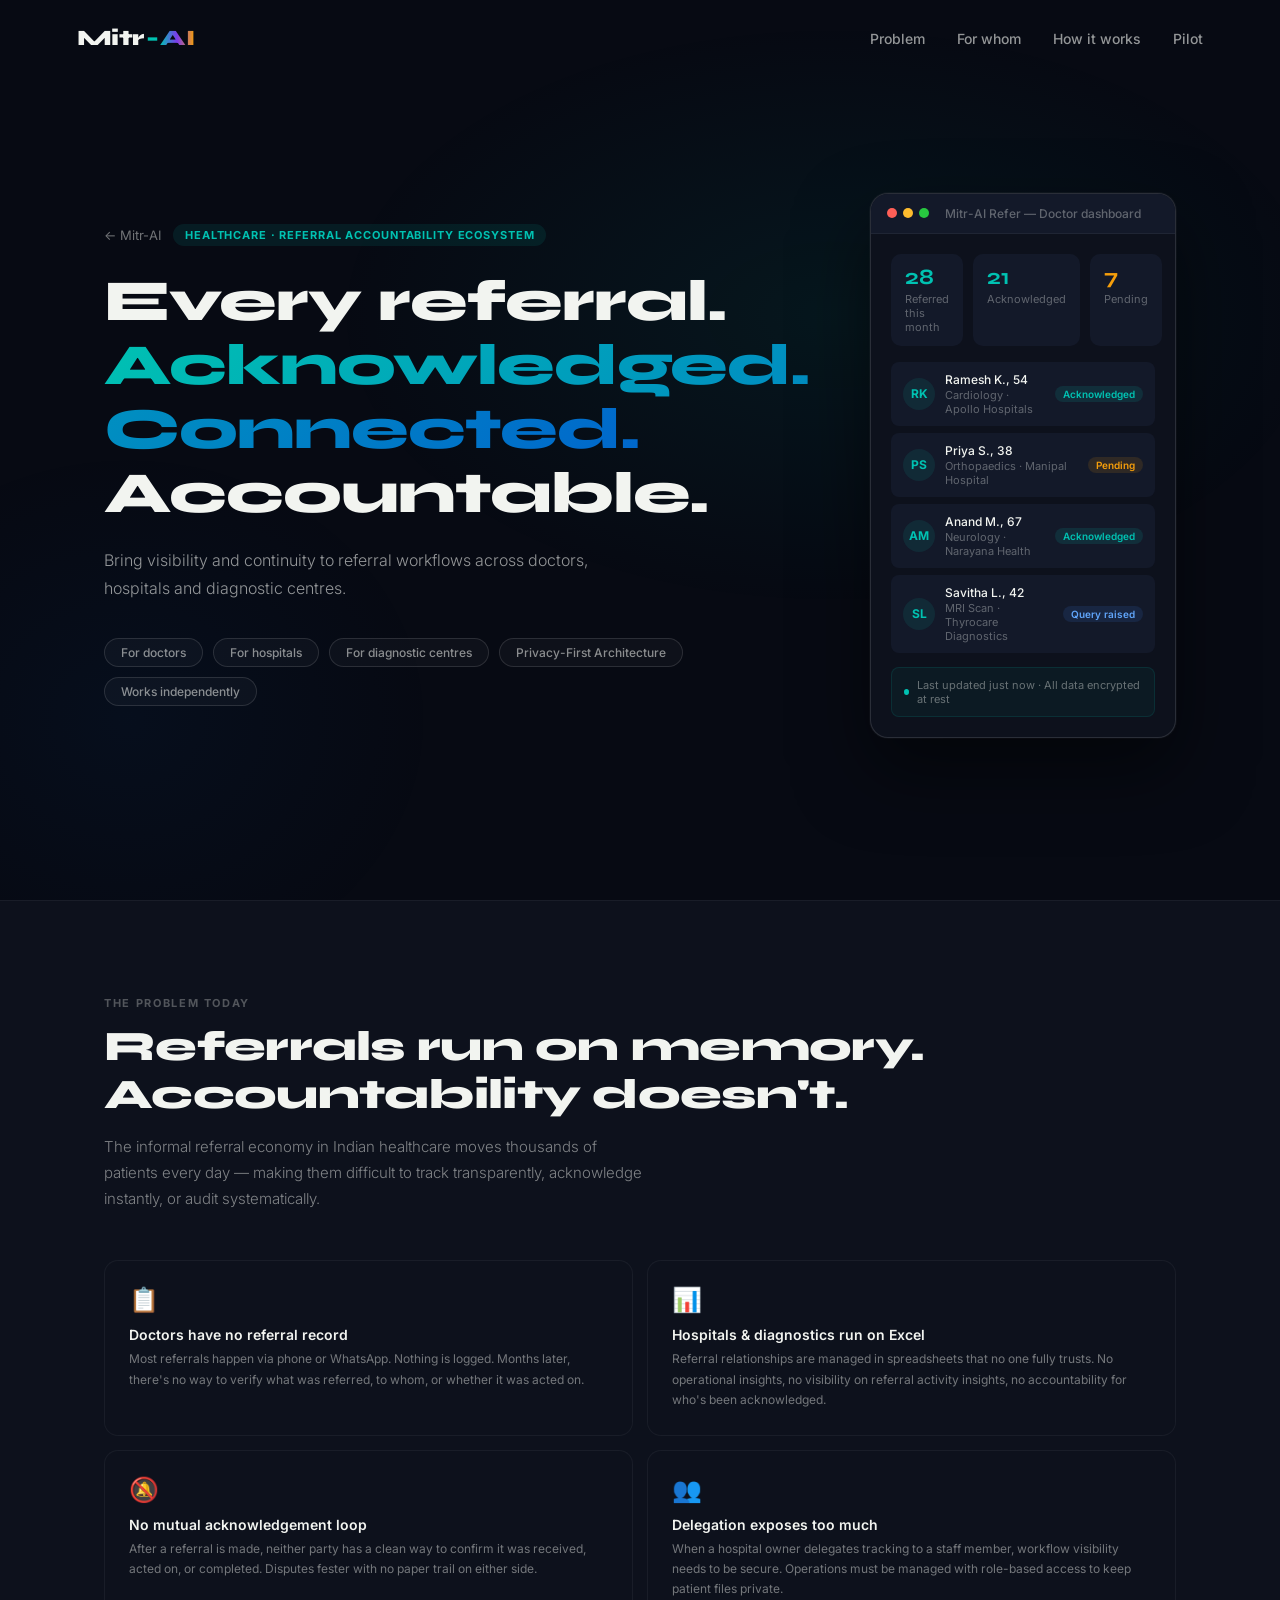
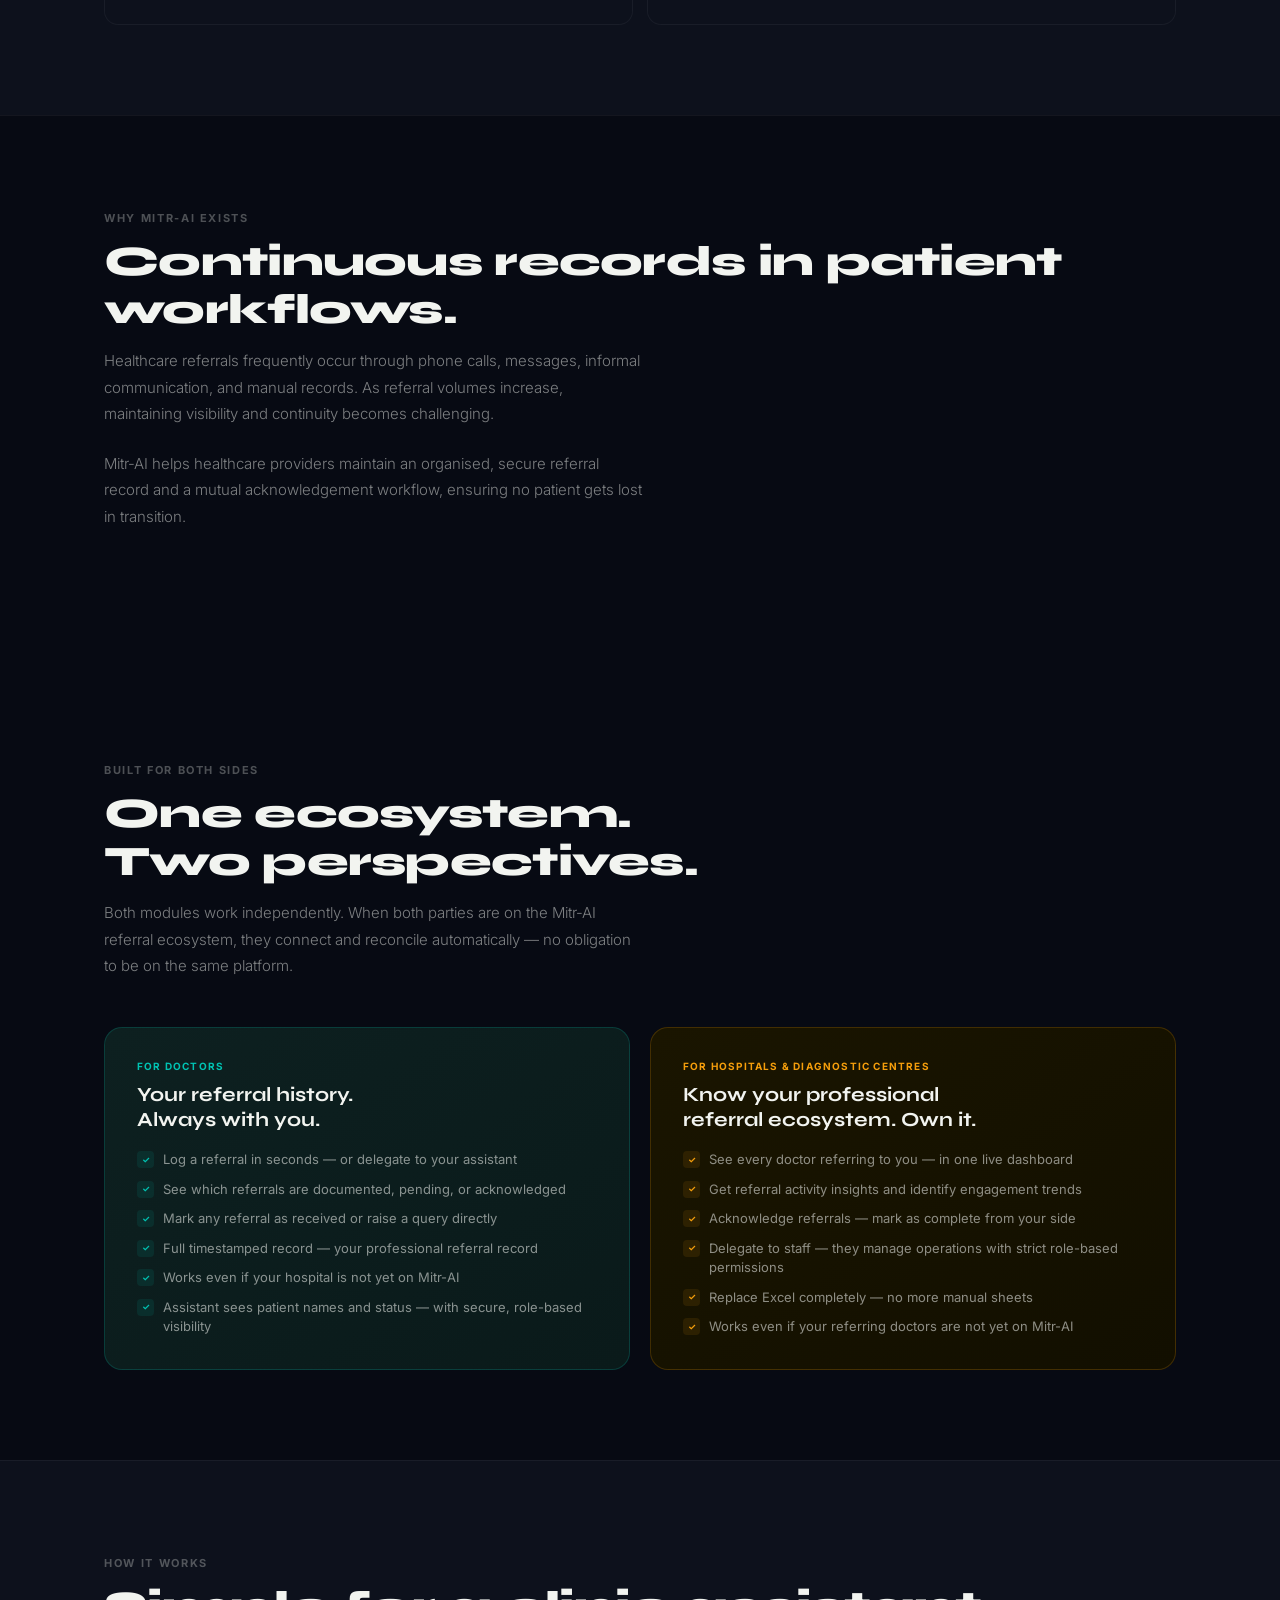
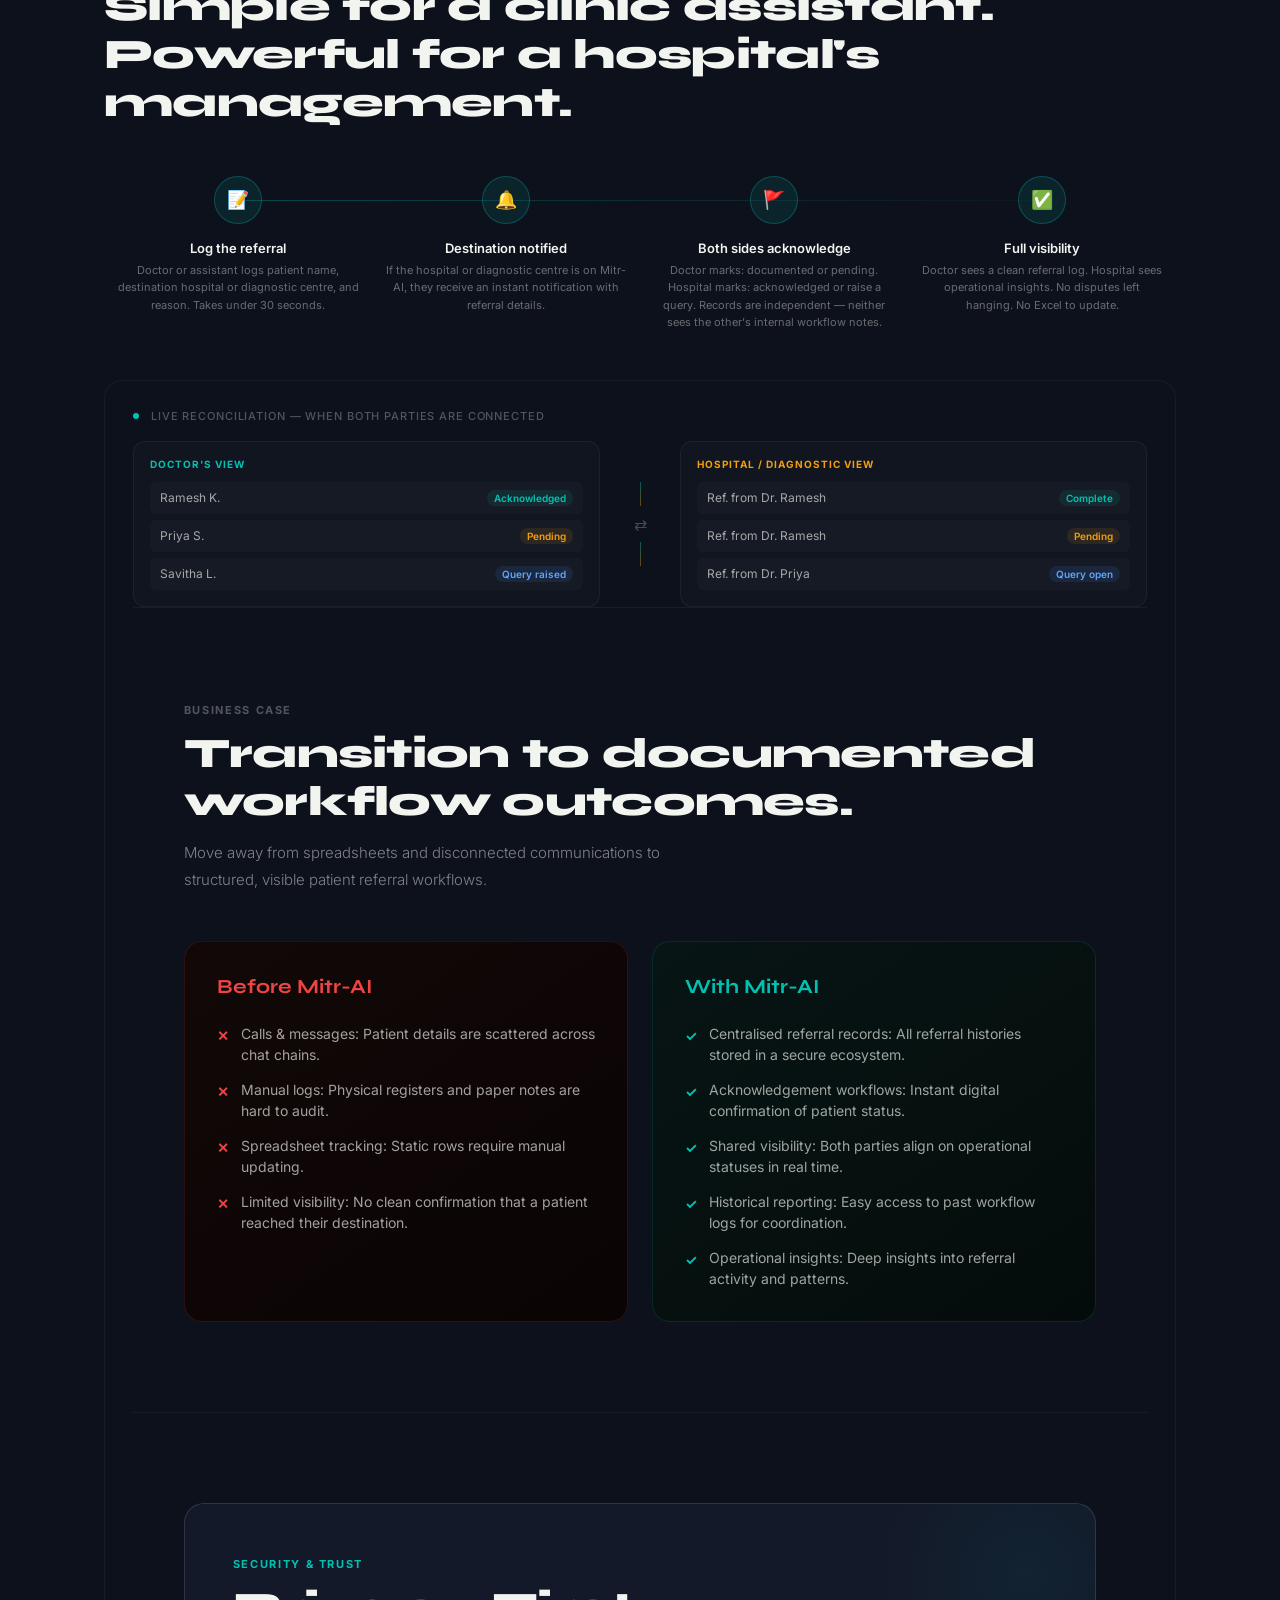
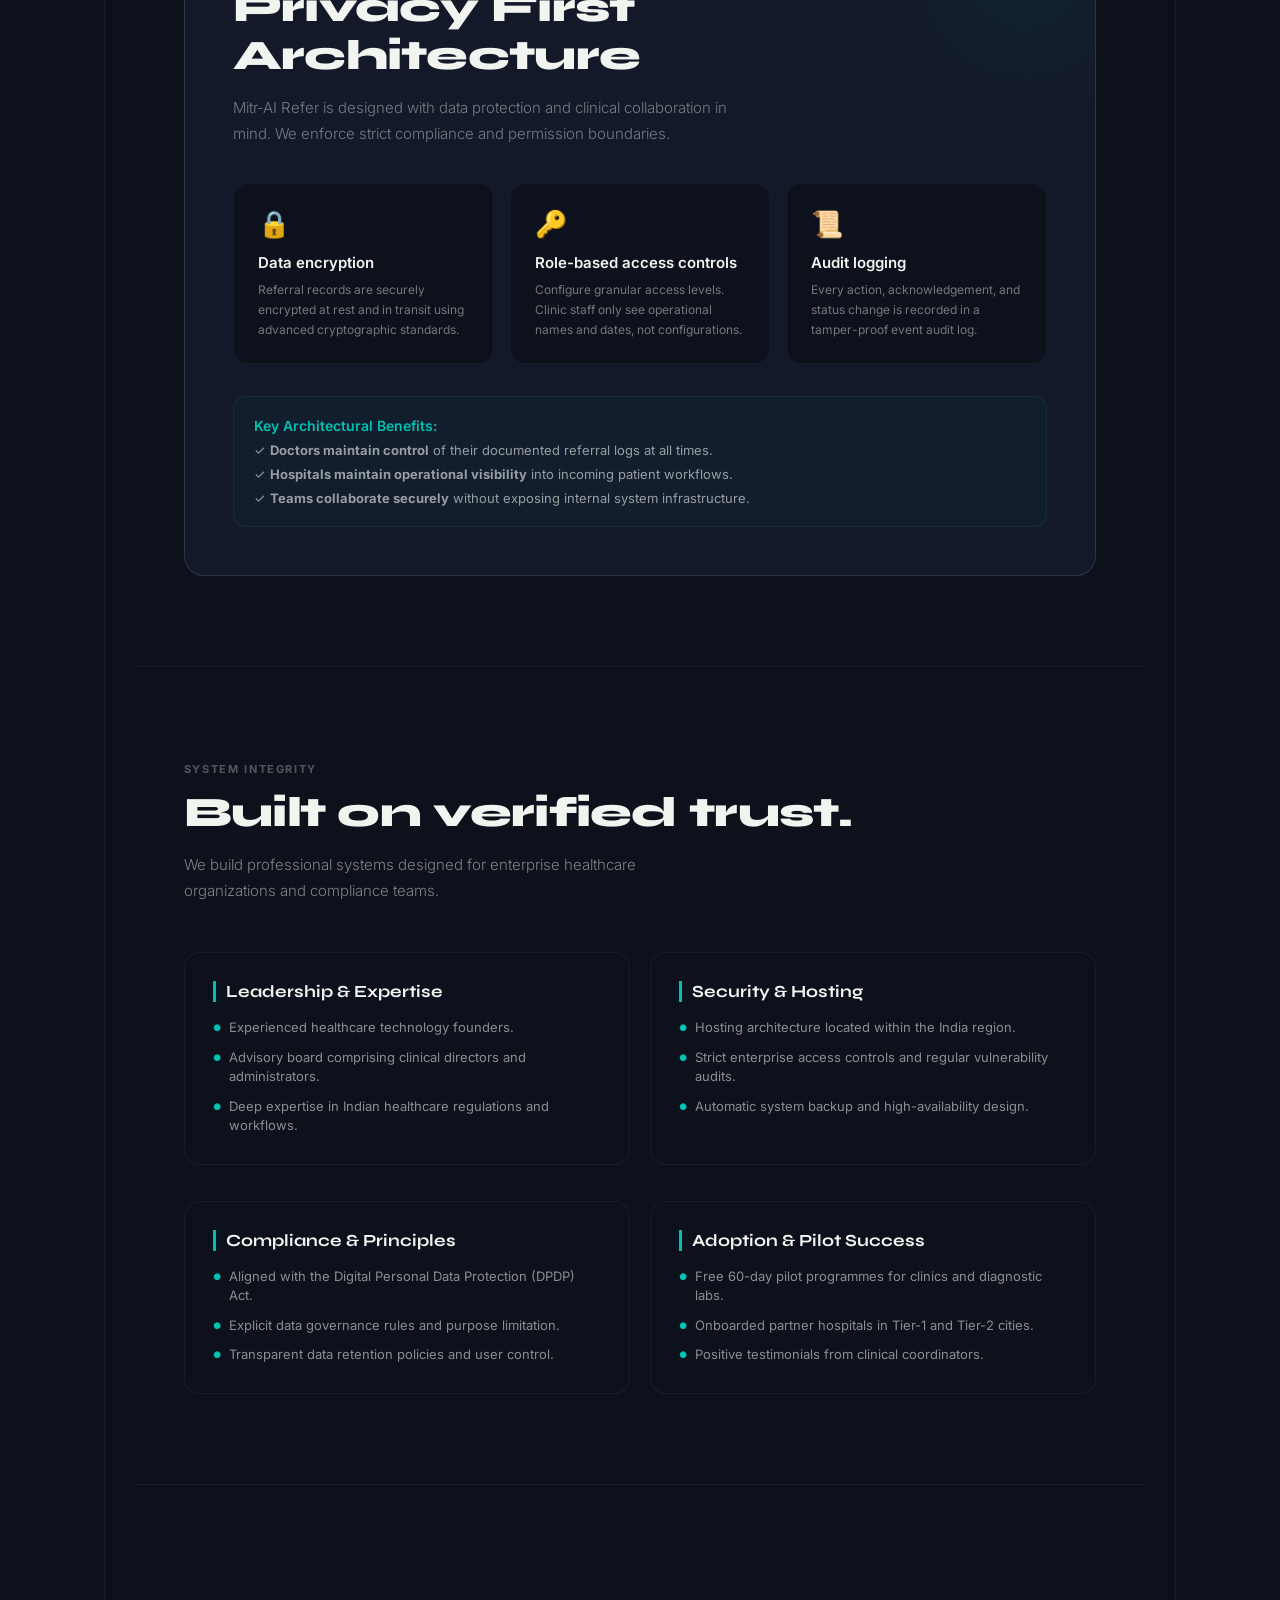
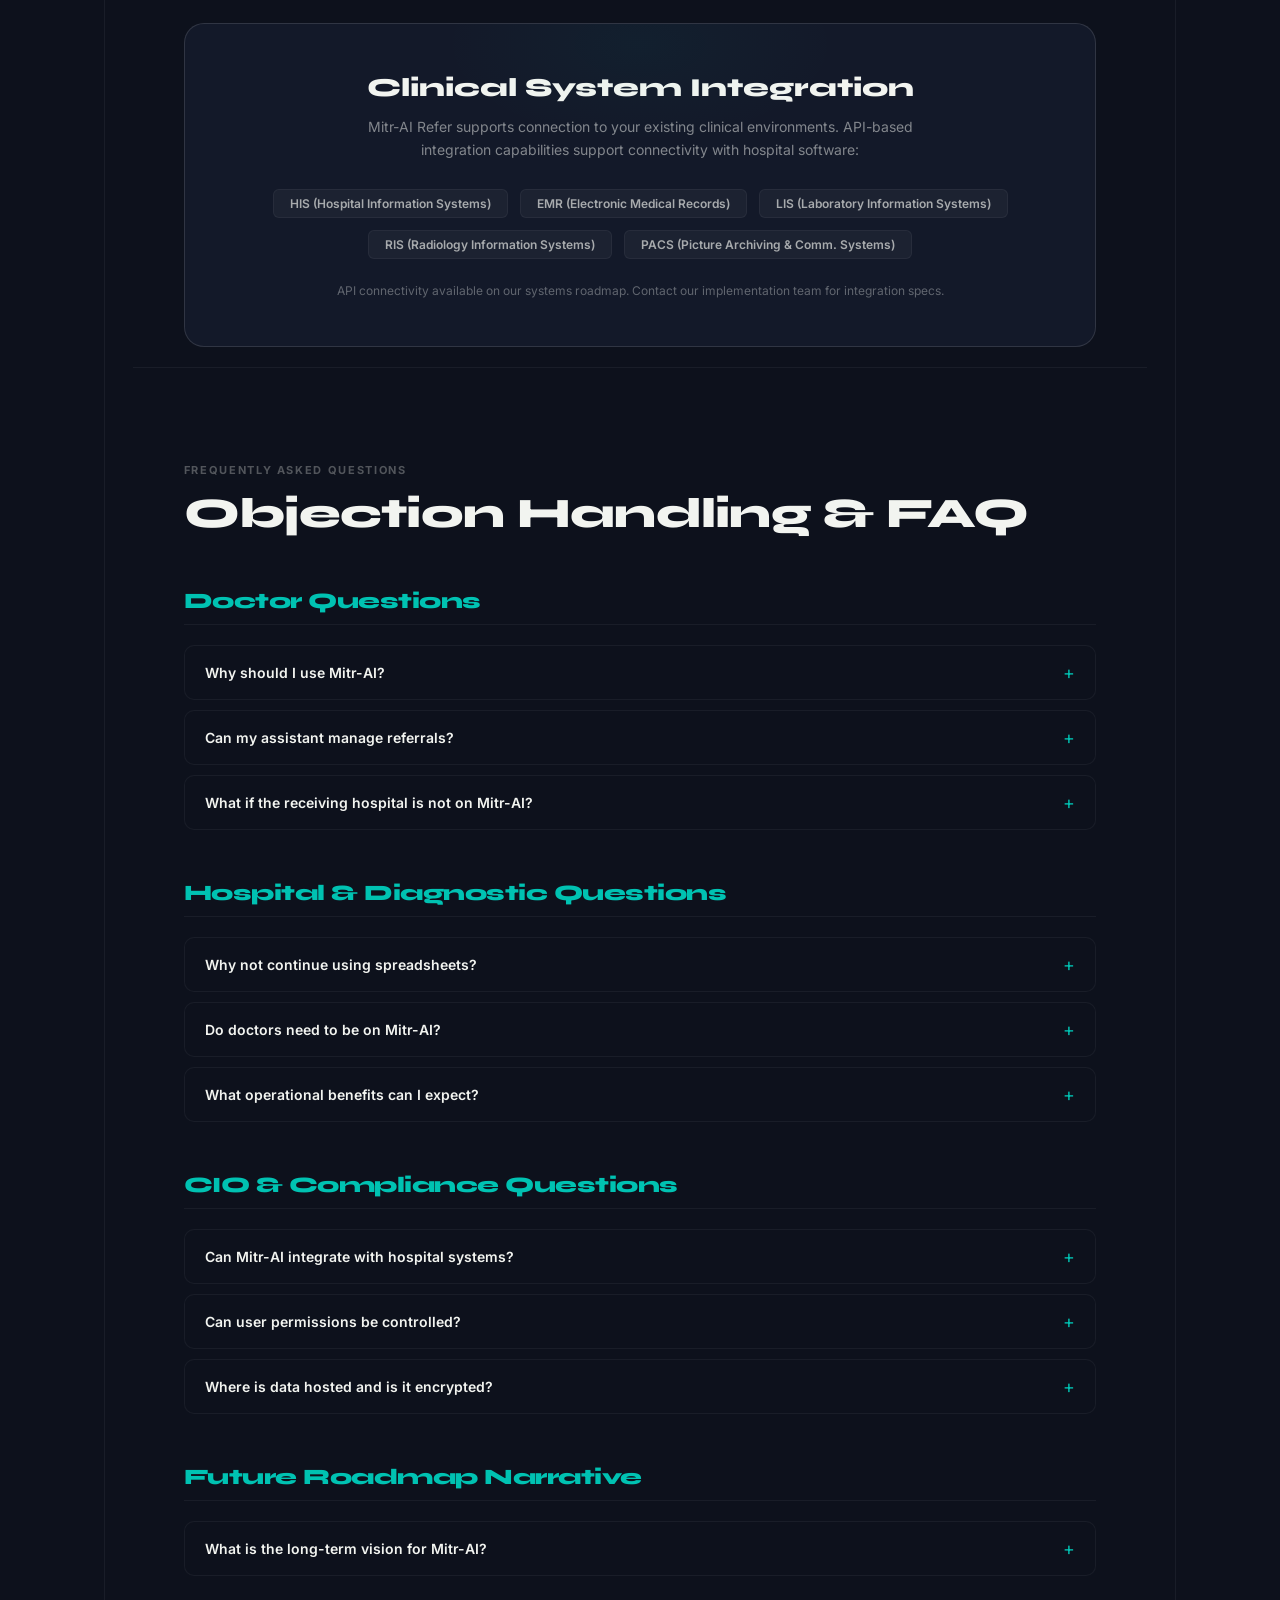
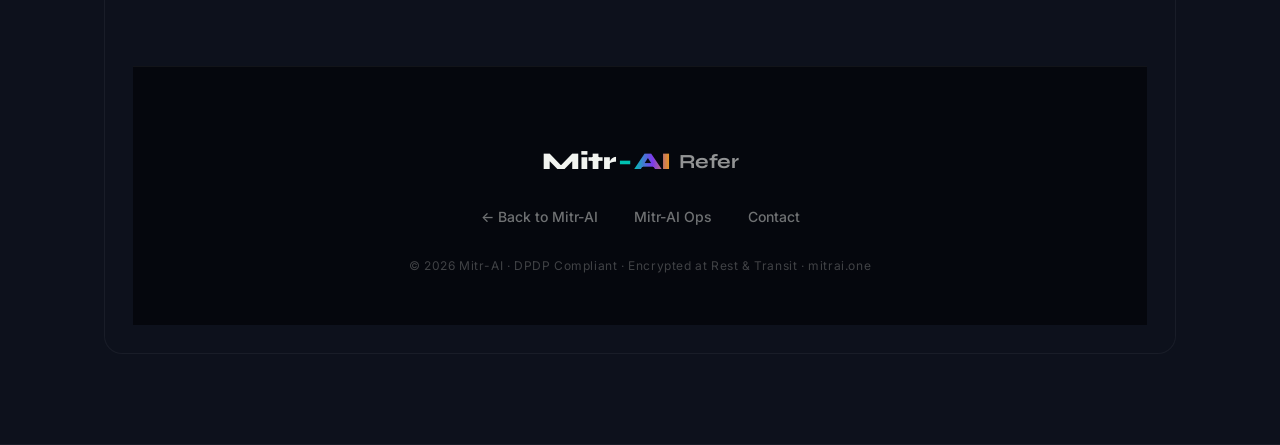
==== commit 9e0e8b83: "Update refer.html commented pilot program" ====
--- a/refer.html
+++ b/refer.html
@@ -778,7 +778,7 @@
       <li><a href="#how-it-works">How it works</a></li>
       <li><a href="#pilot">Pilot</a></li>
     </ul>
-    <a class="nav-pill" href="#pilot">Join pilot →</a>
+    <!-- <a class="nav-pill" href="#pilot">Join pilot →</a> -->
   </nav>
   <!-- HERO -->
   <div class="refer-hero">
@@ -1275,7 +1275,7 @@
         </section>
 
         <!-- PILOT -->
-        <section id="pilot" style="background:var(--navy-2);border-top:1px solid var(--border-dark)">
+     <!--   <section id="pilot" style="background:var(--navy-2);border-top:1px solid var(--border-dark)">
           <div class="r-section">
             <div class="pilot-banner reveal">
               <div class="glow-badge reveal"
@@ -1313,7 +1313,7 @@
               </div>
             </div>
           </div>
-        </section>
+        </section> -->
 
         <footer class="m-footer">
           <a class="footer-logo" href="index.html">Mitr<span class="logo-sep">-</span><span class="logo-ai">AI</span>
@@ -1353,4 +1353,4 @@
         </script>
 </body>
 
-</html>+</html>
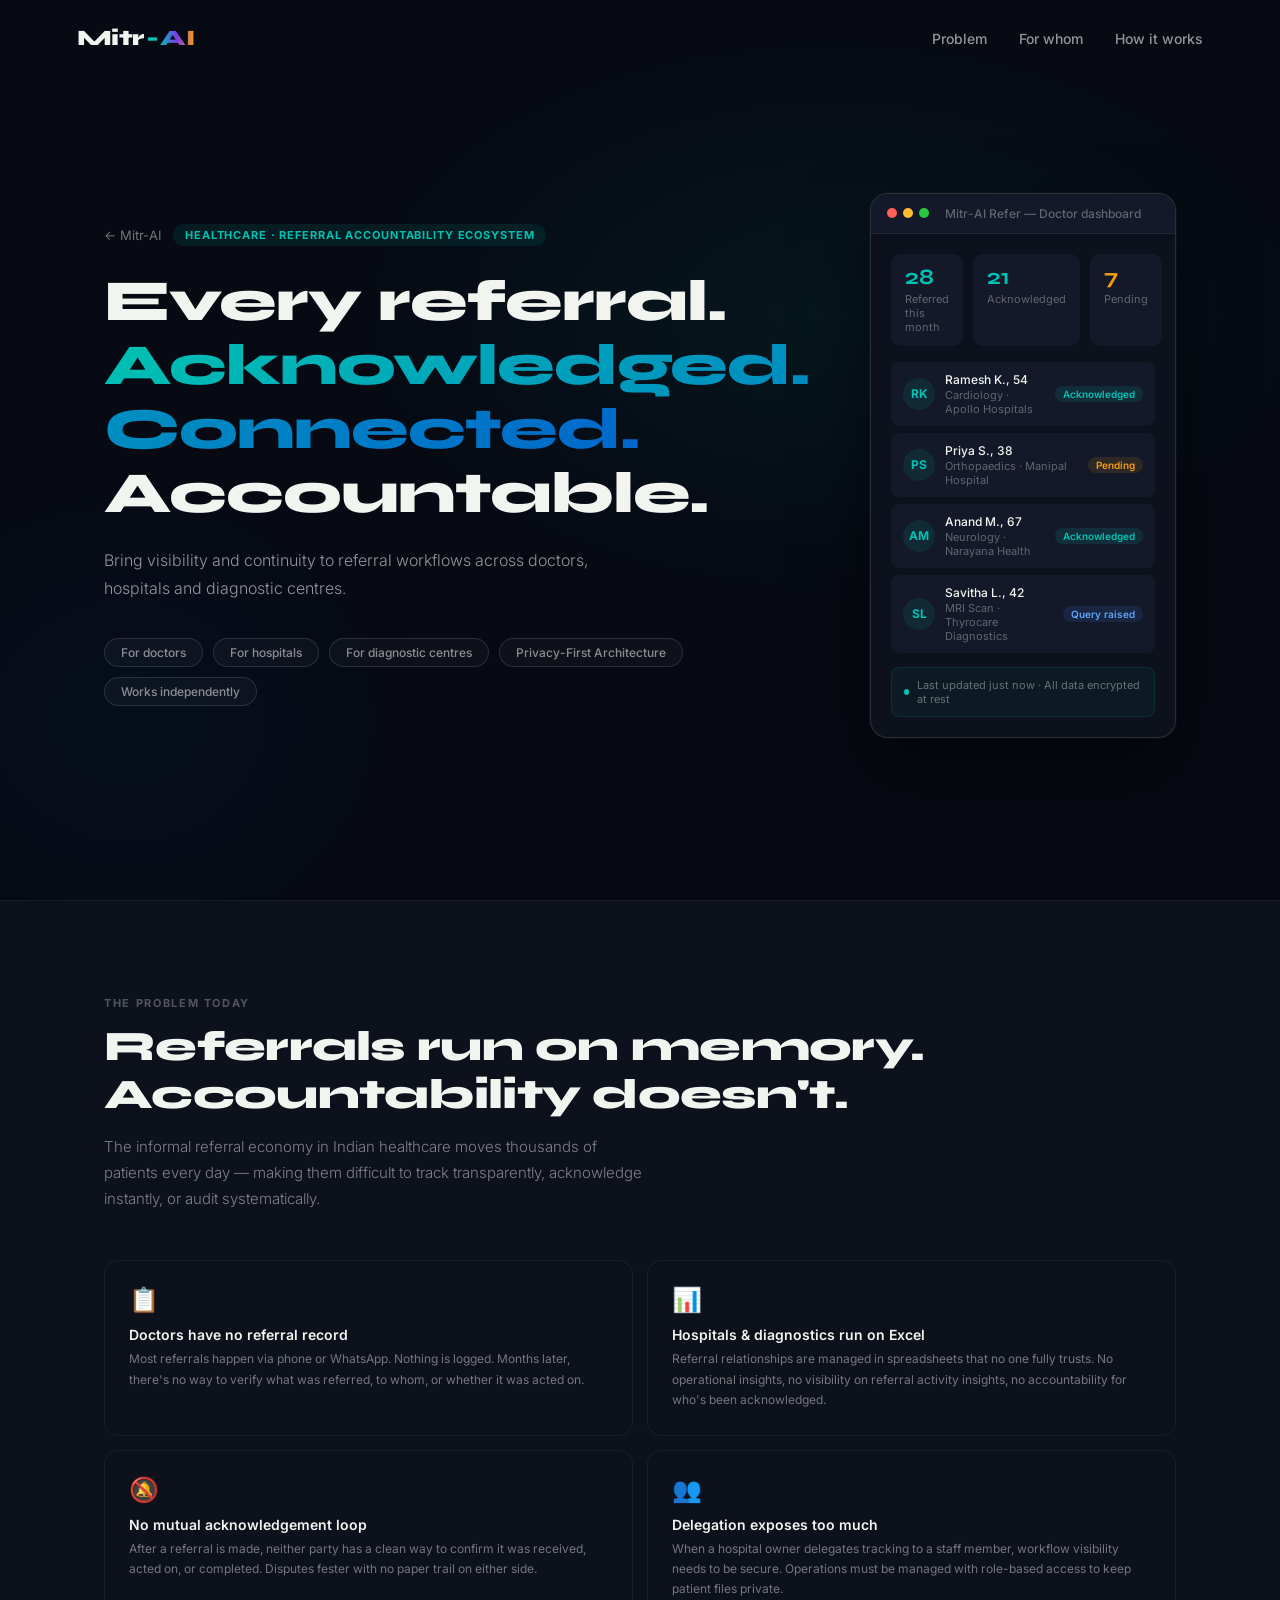
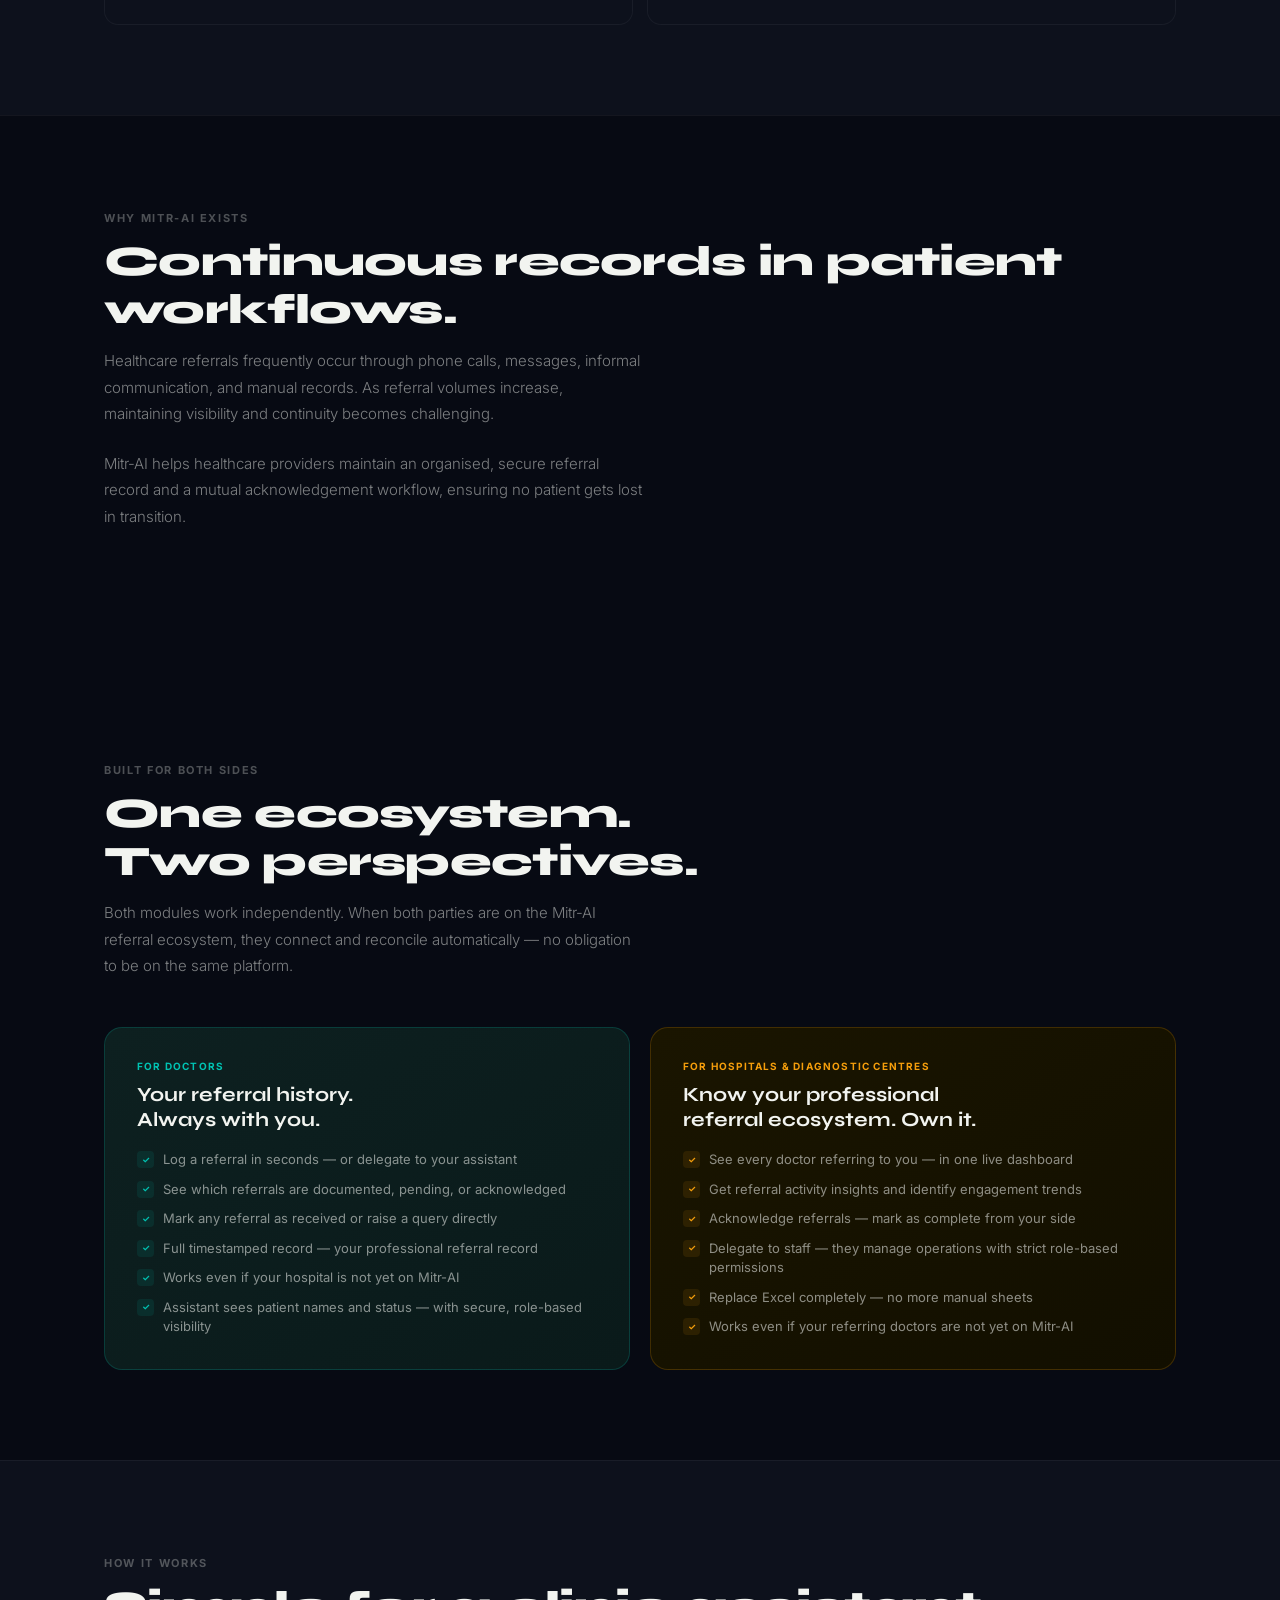
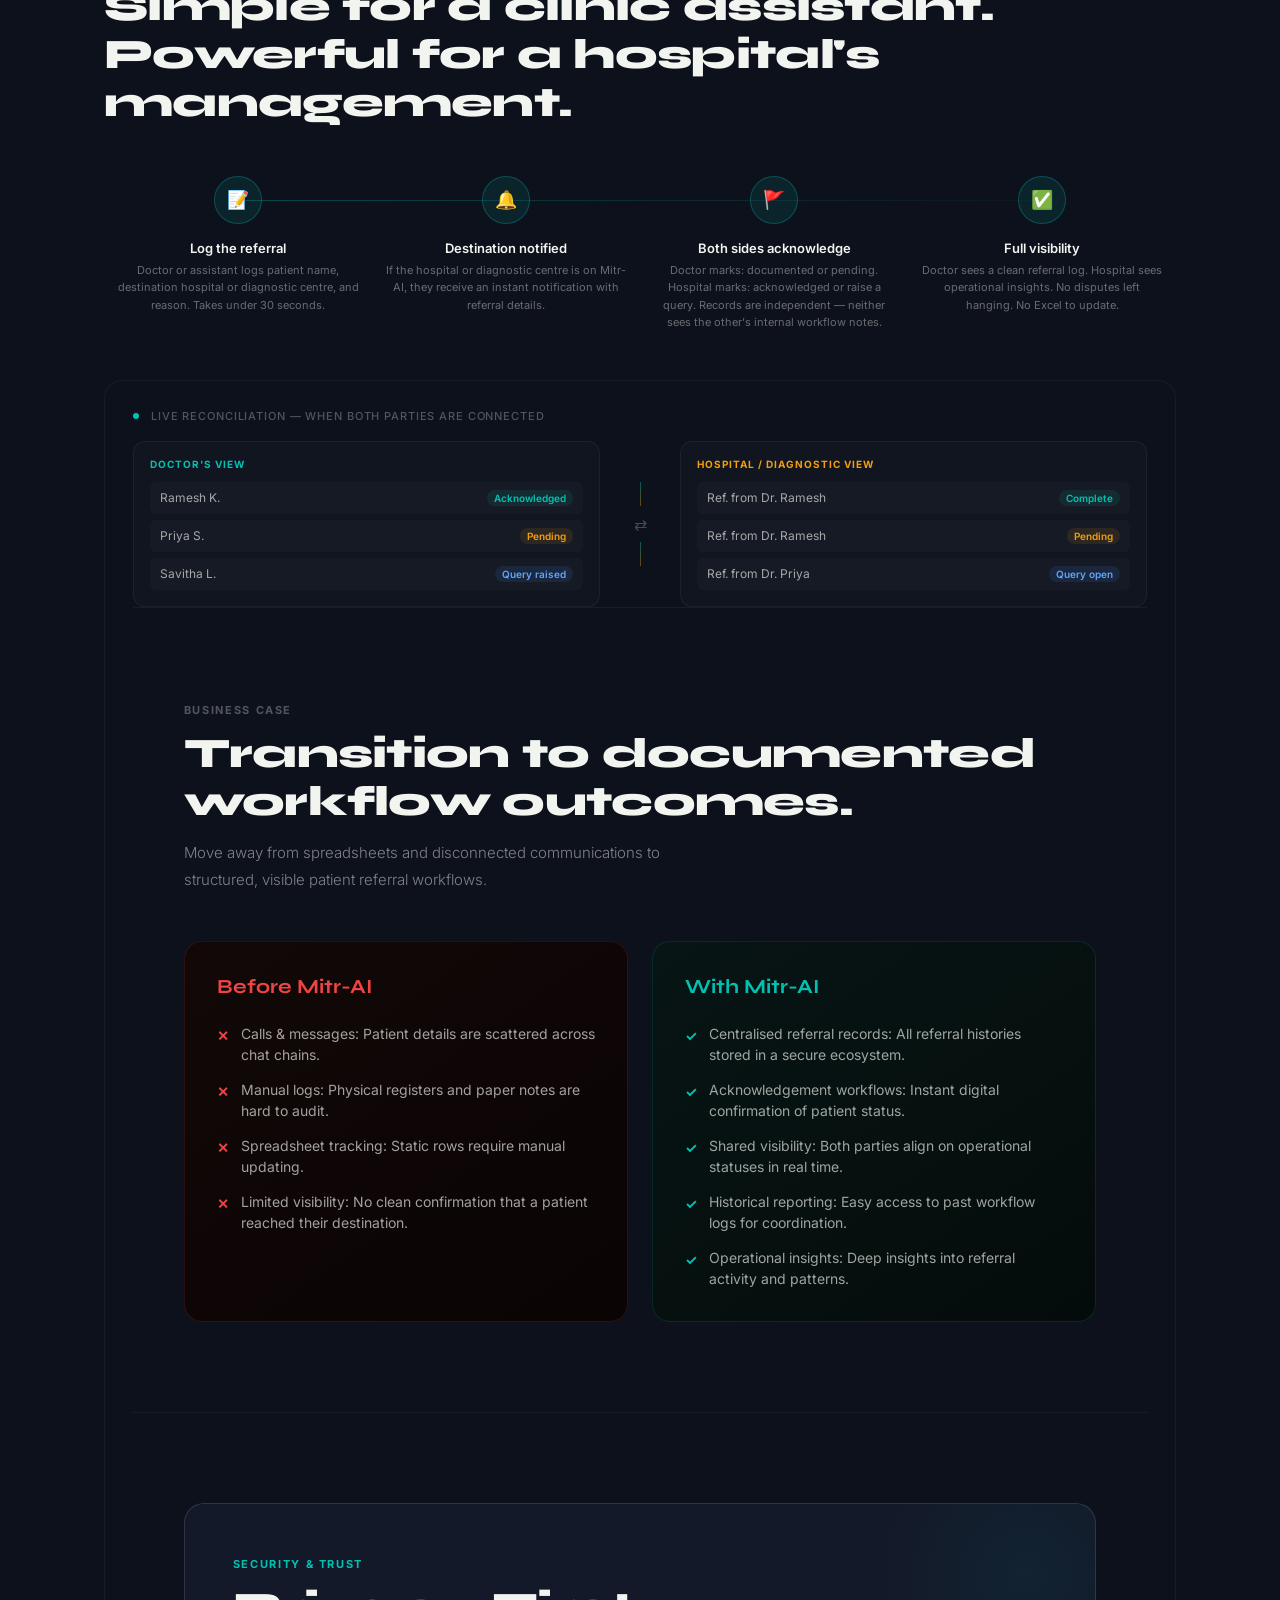
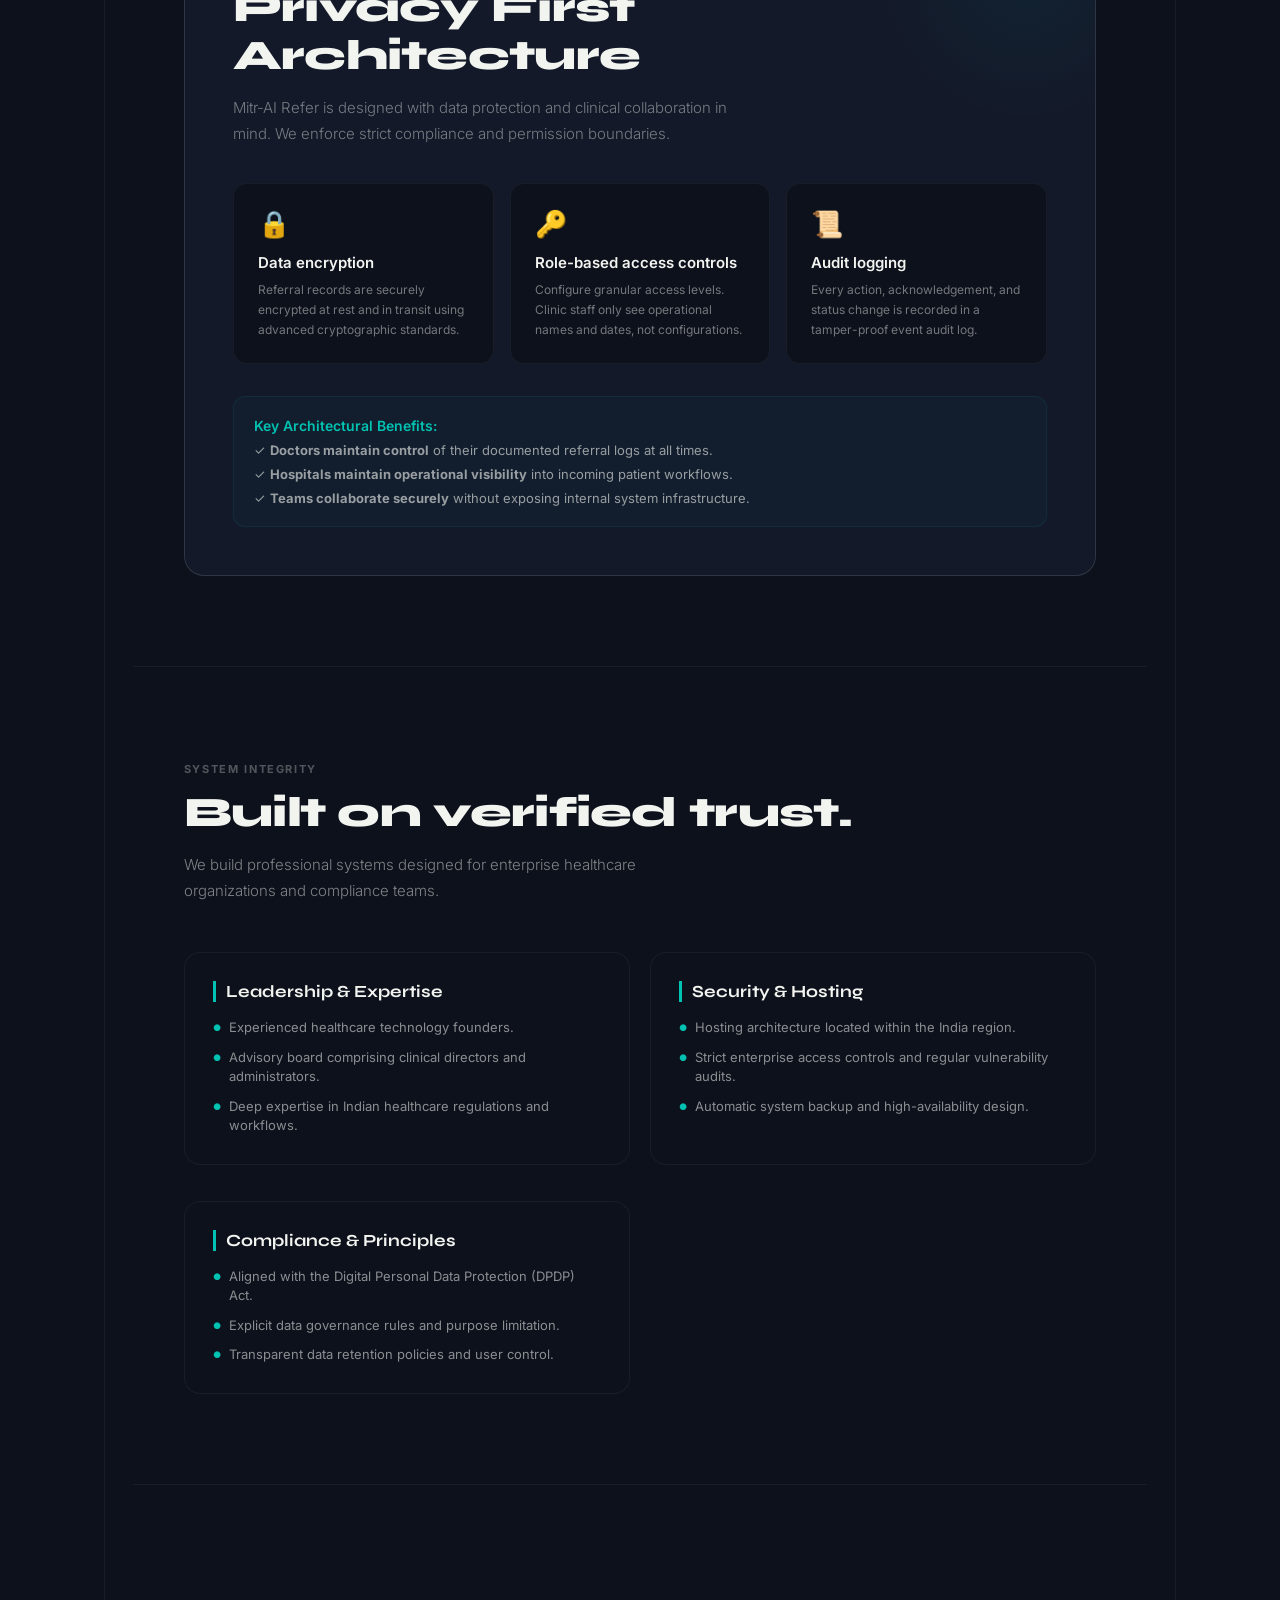
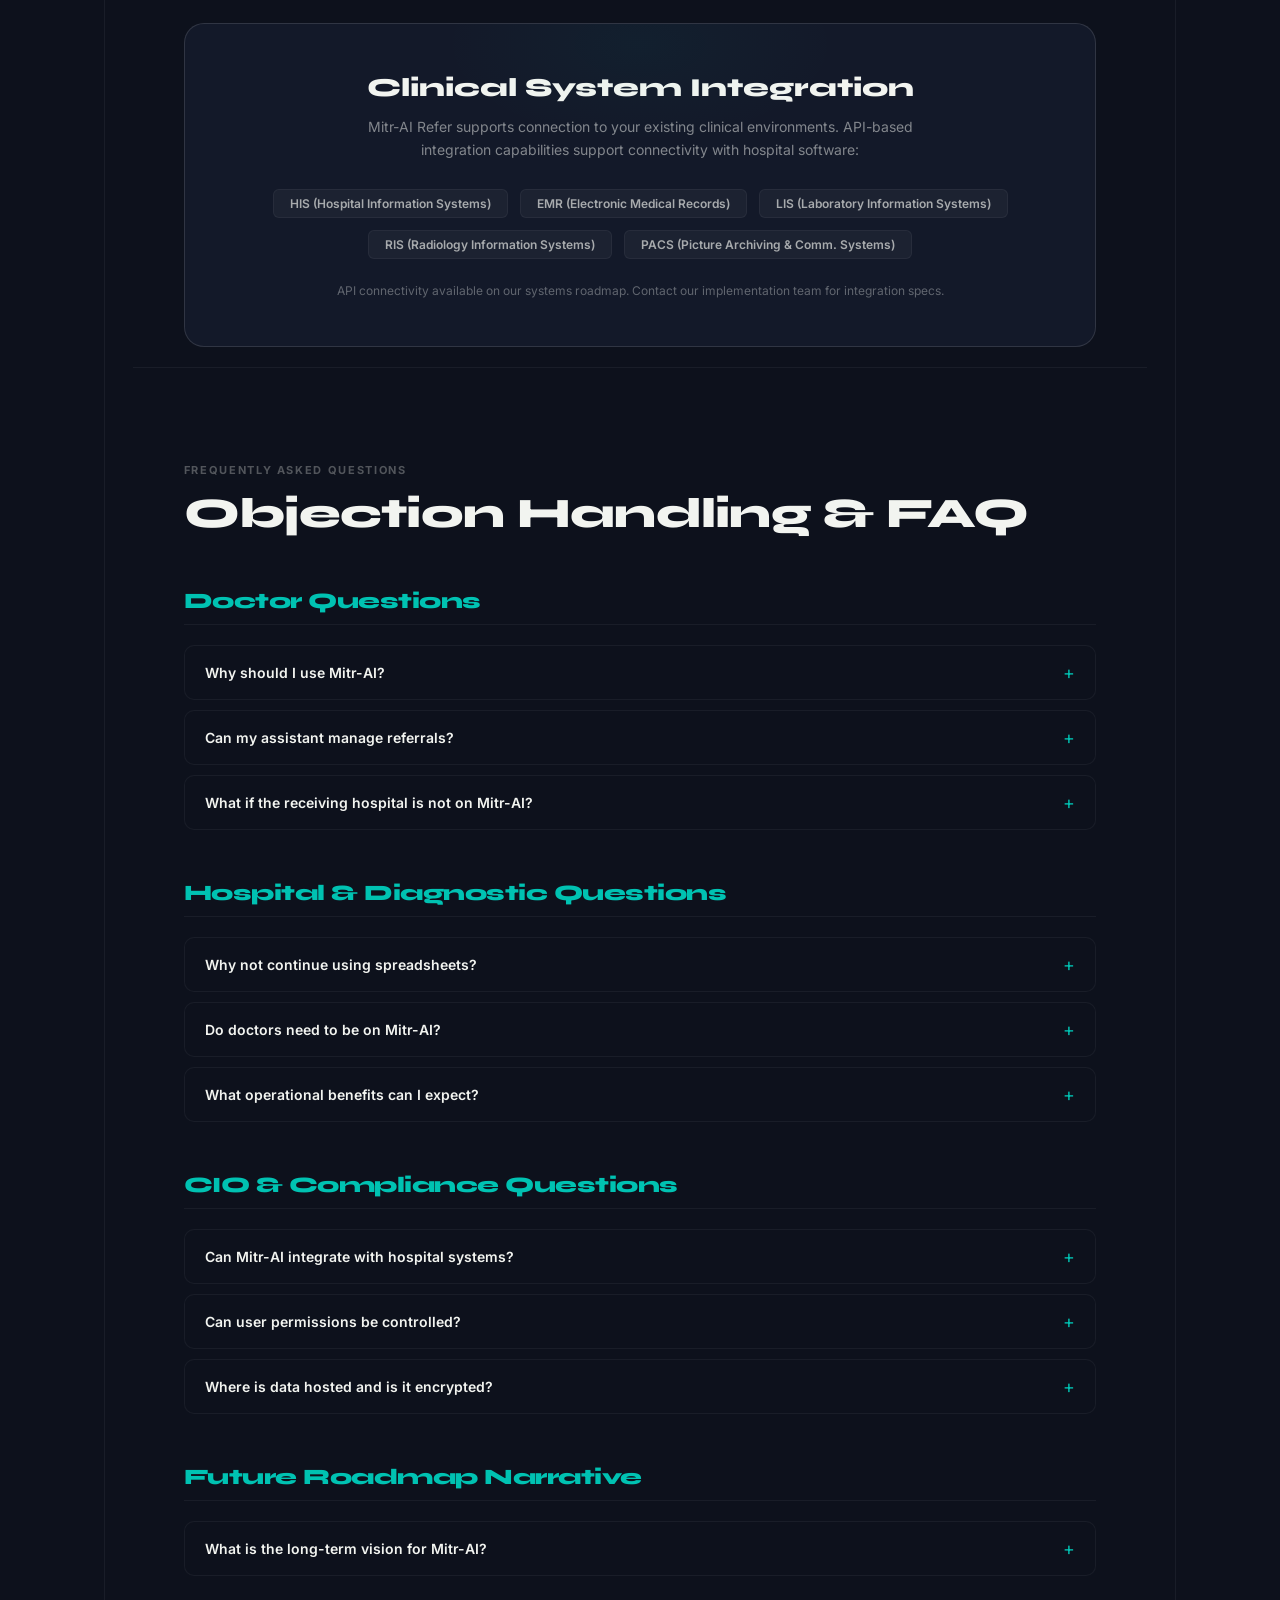
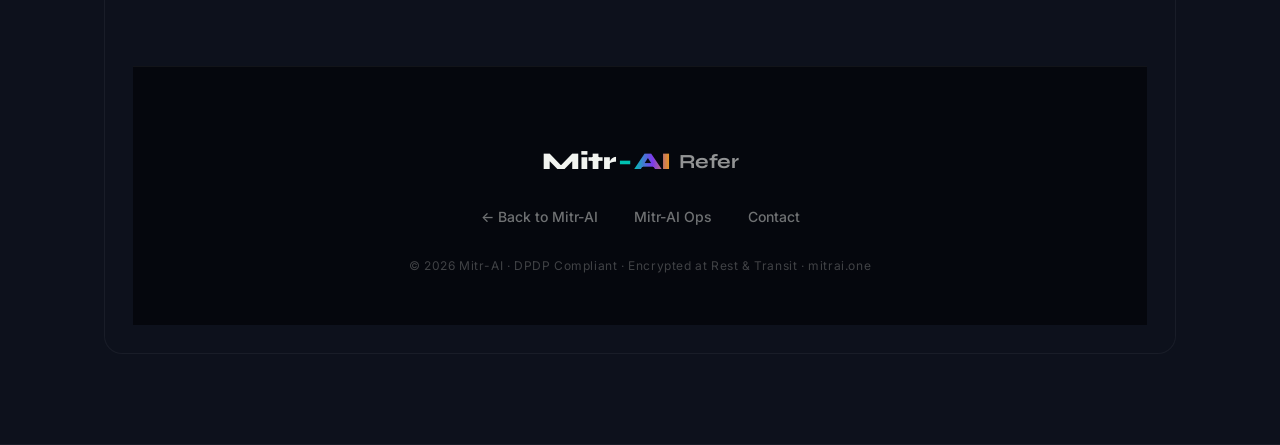
==== commit 1e656735: "Update refer.html commented pilot program additional links" ====
--- a/refer.html
+++ b/refer.html
@@ -776,7 +776,7 @@
       <li><a href="#problem">Problem</a></li>
       <li><a href="#for-whom">For whom</a></li>
       <li><a href="#how-it-works">How it works</a></li>
-      <li><a href="#pilot">Pilot</a></li>
+      <!-- <li><a href="#pilot">Pilot</a></li> -->
     </ul>
     <!-- <a class="nav-pill" href="#pilot">Join pilot →</a> -->
   </nav>
@@ -1139,14 +1139,14 @@
                   <li class="trust-item">Transparent data retention policies and user control.</li>
                 </ul>
               </div>
-              <div class="trust-card" style="margin-top:16px;">
+             <!-- <div class="trust-card" style="margin-top:16px;">
                 <div class="trust-card-title">Adoption & Pilot Success</div>
                 <ul class="trust-list">
                   <li class="trust-item">Free 60-day pilot programmes for clinics and diagnostic labs.</li>
                   <li class="trust-item">Onboarded partner hospitals in Tier-1 and Tier-2 cities.</li>
                   <li class="trust-item">Positive testimonials from clinical coordinators.</li>
                 </ul>
-              </div>
+              </div> -->
             </div>
           </div>
         </section>
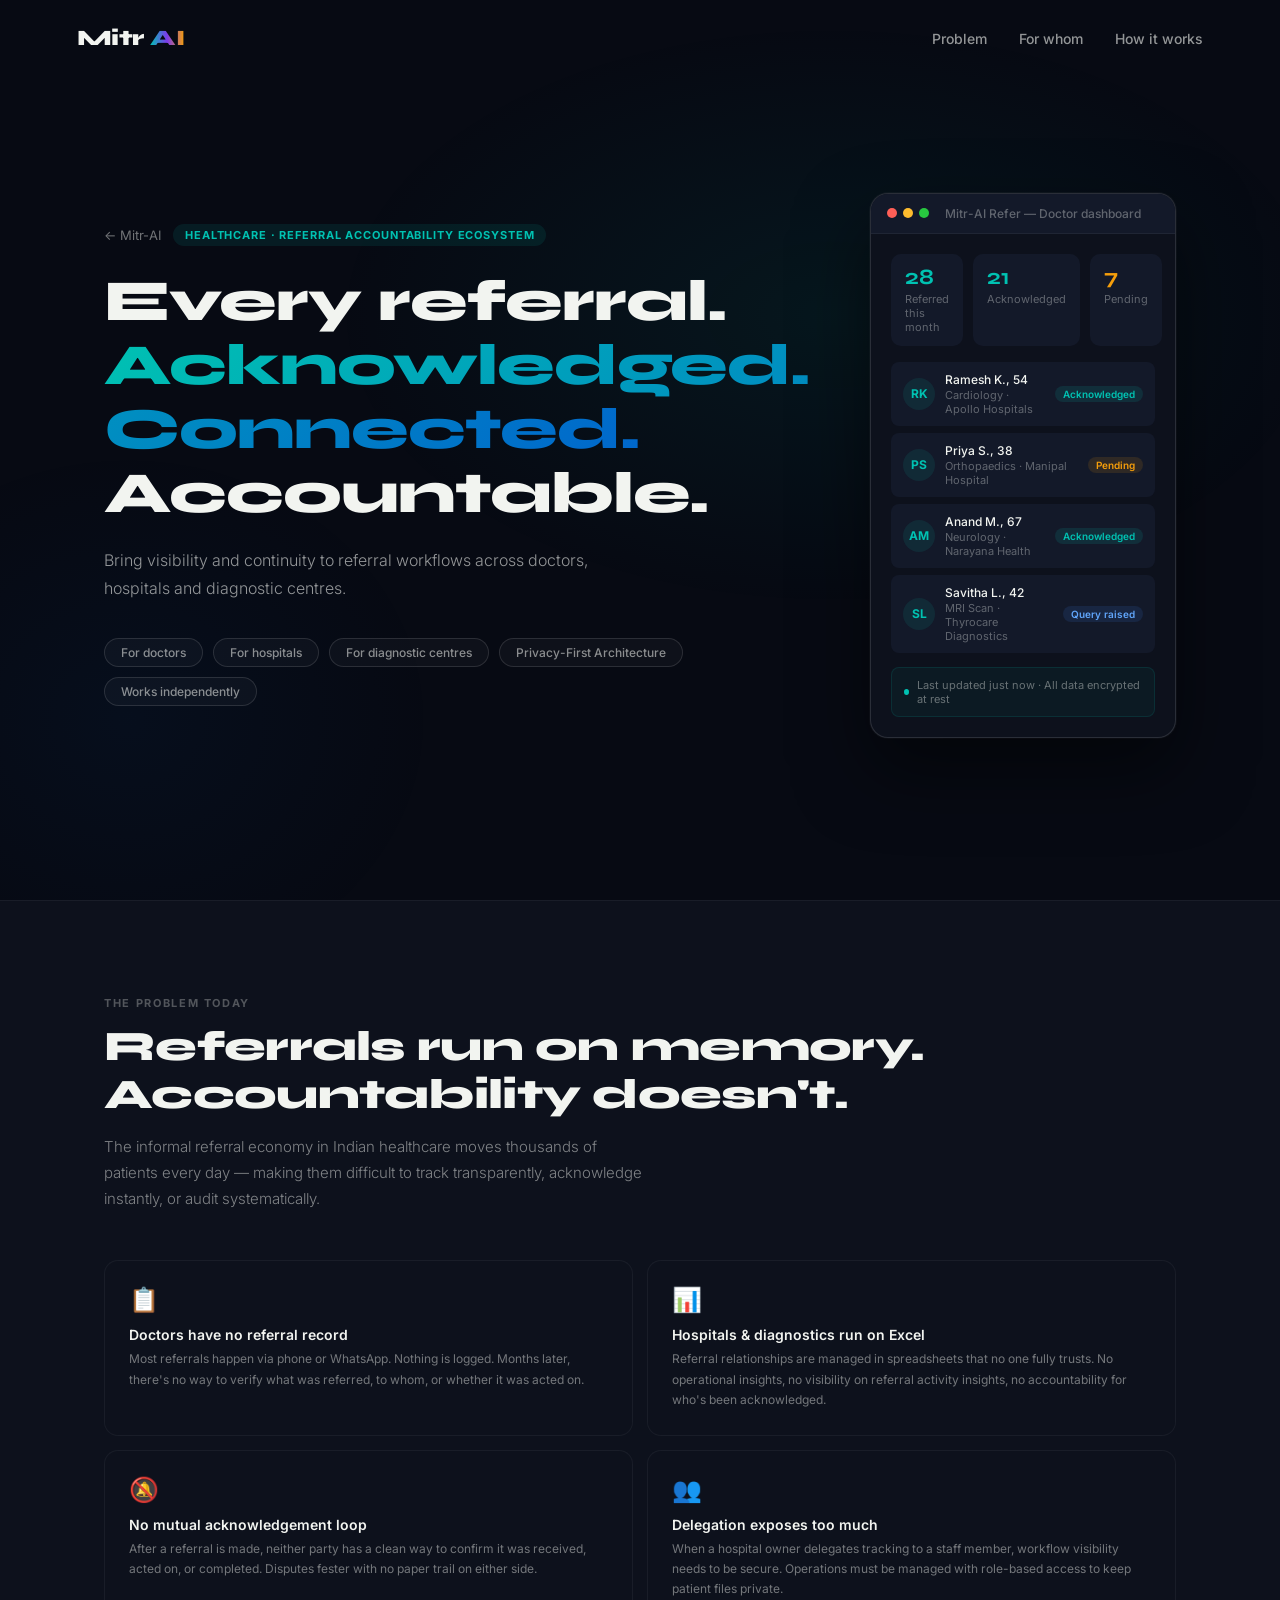
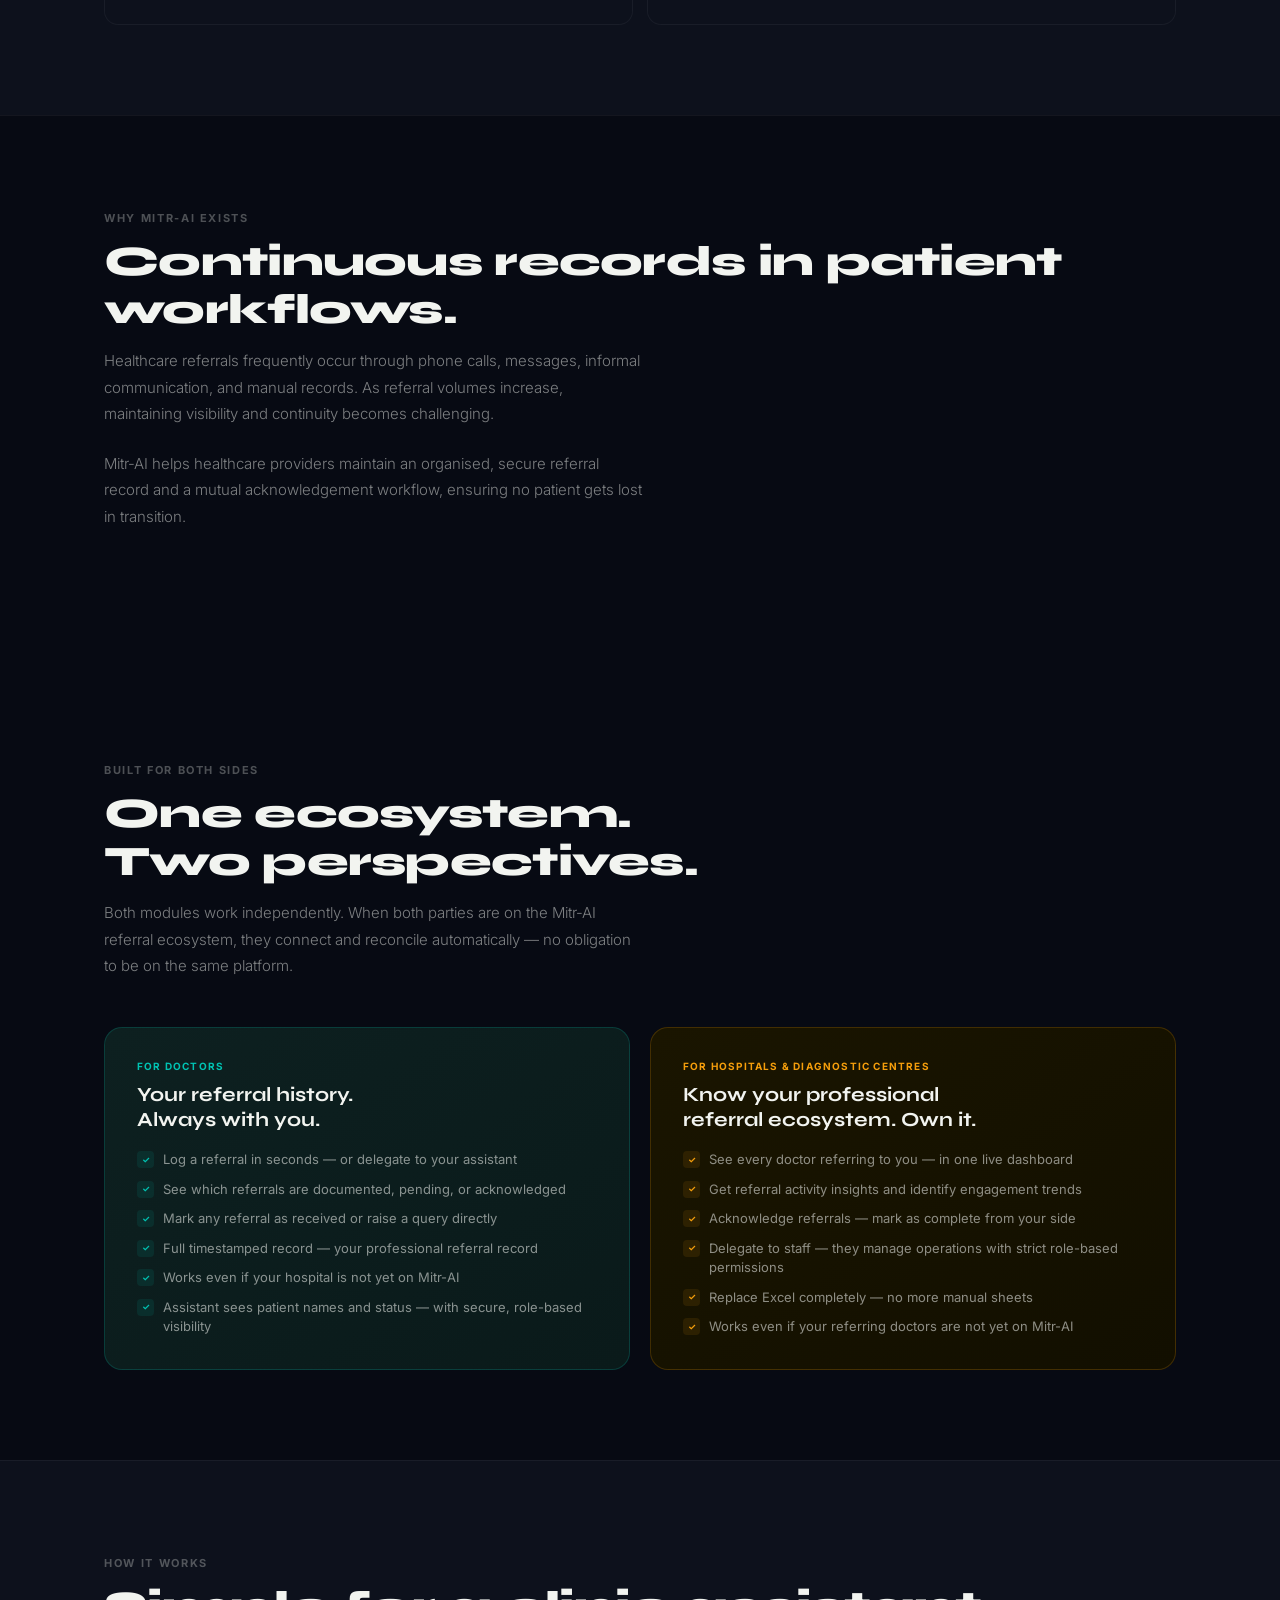
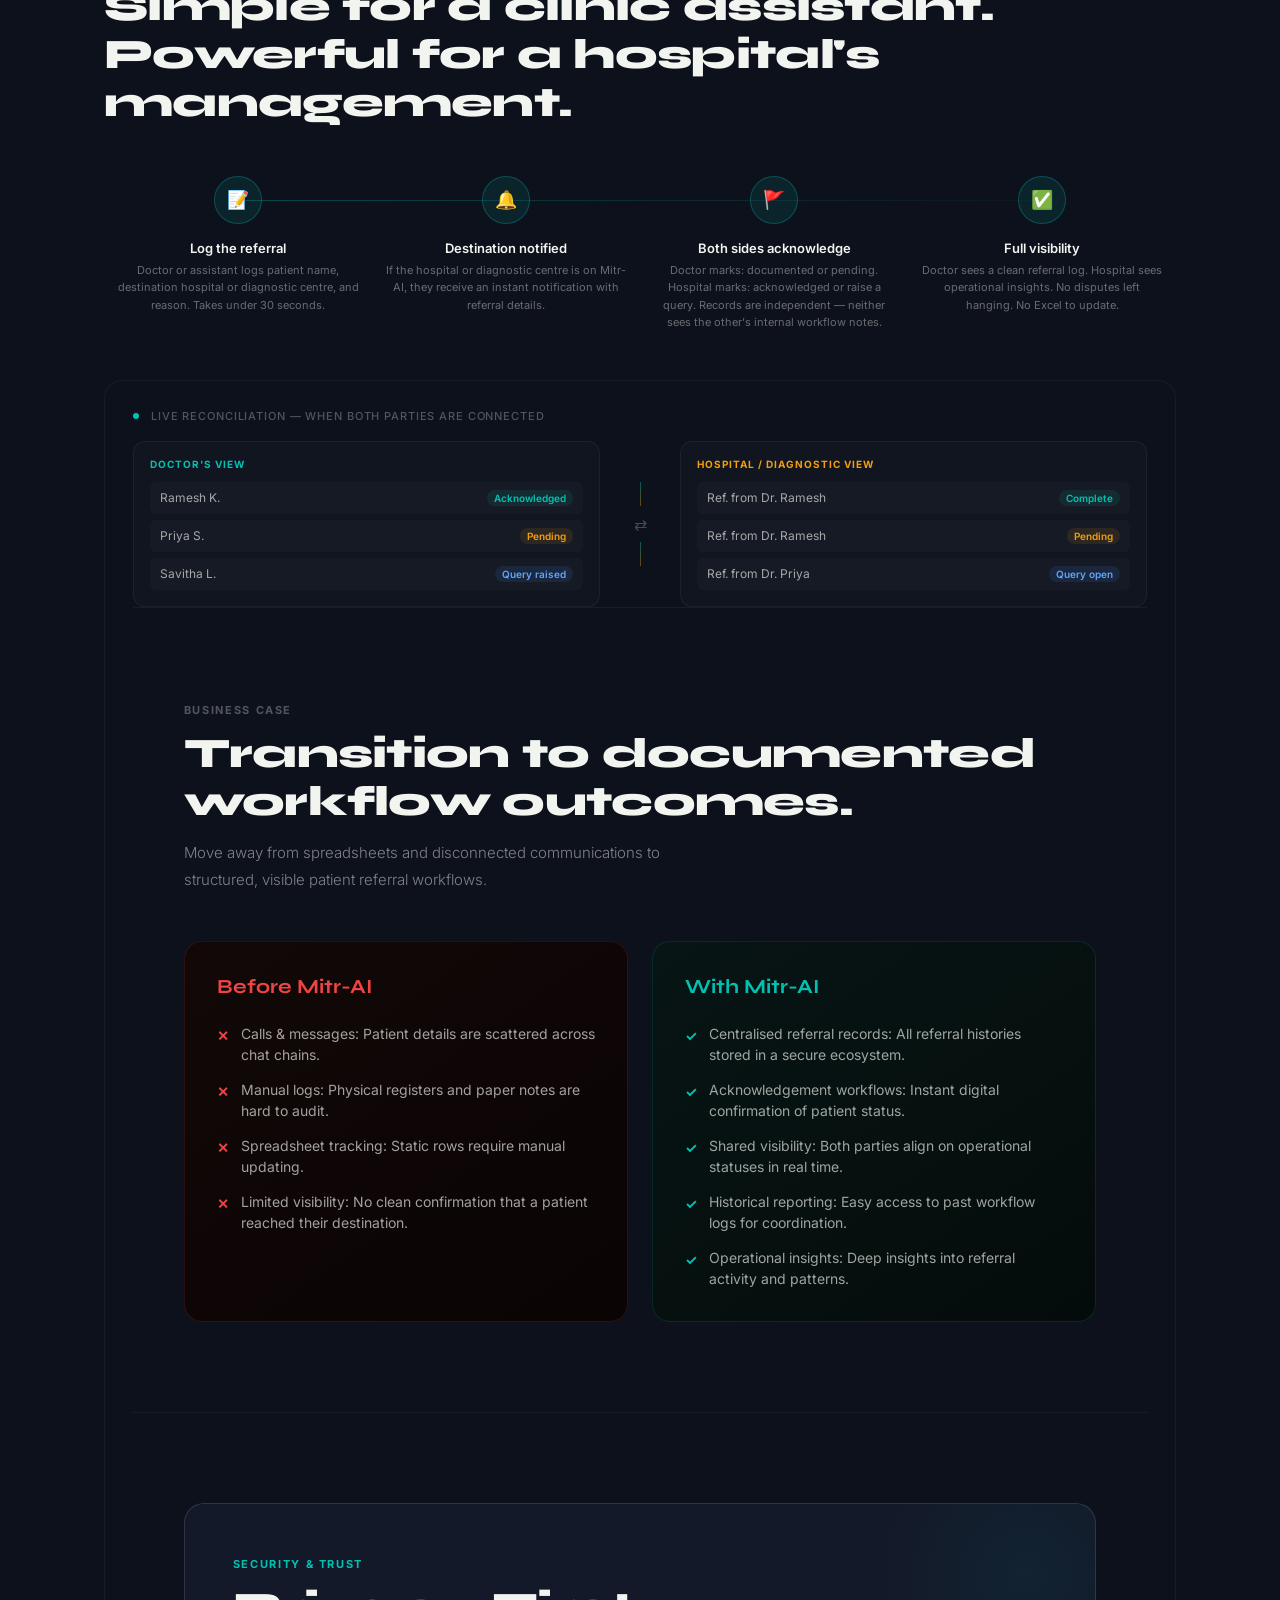
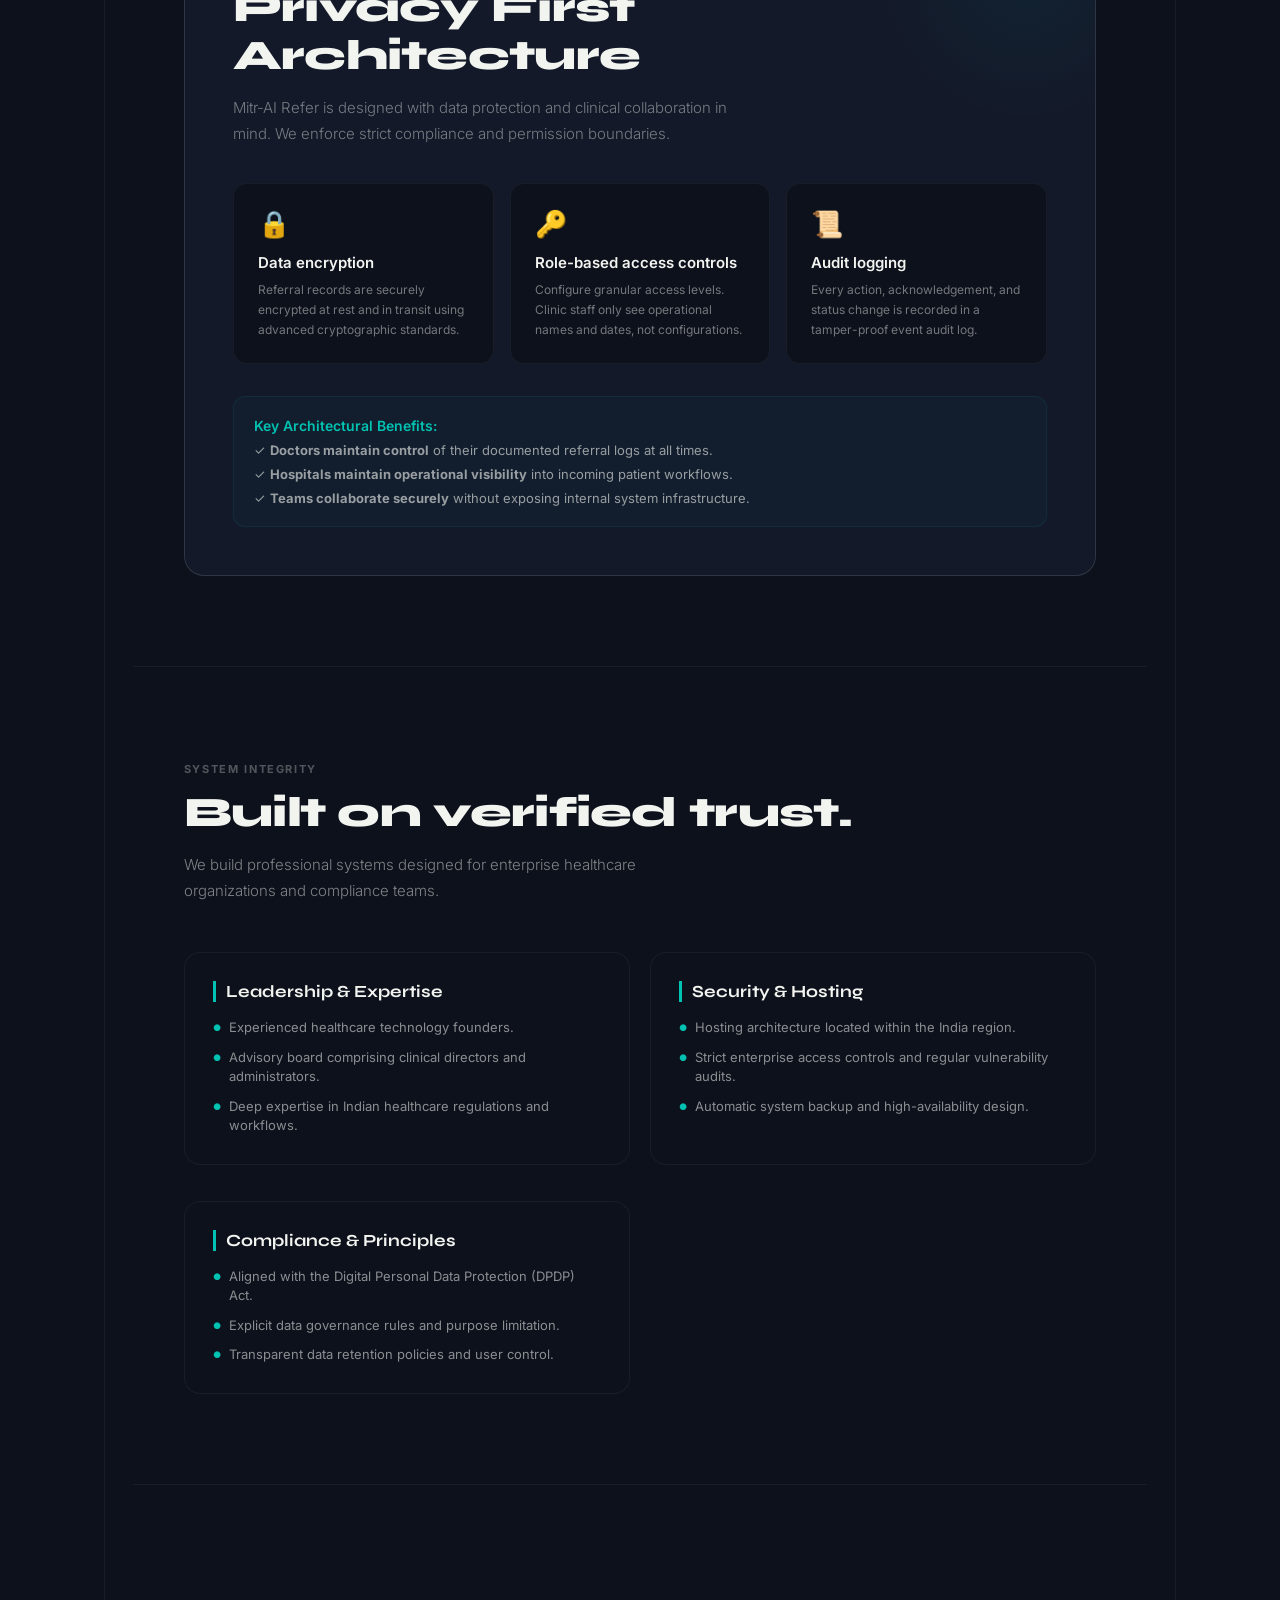
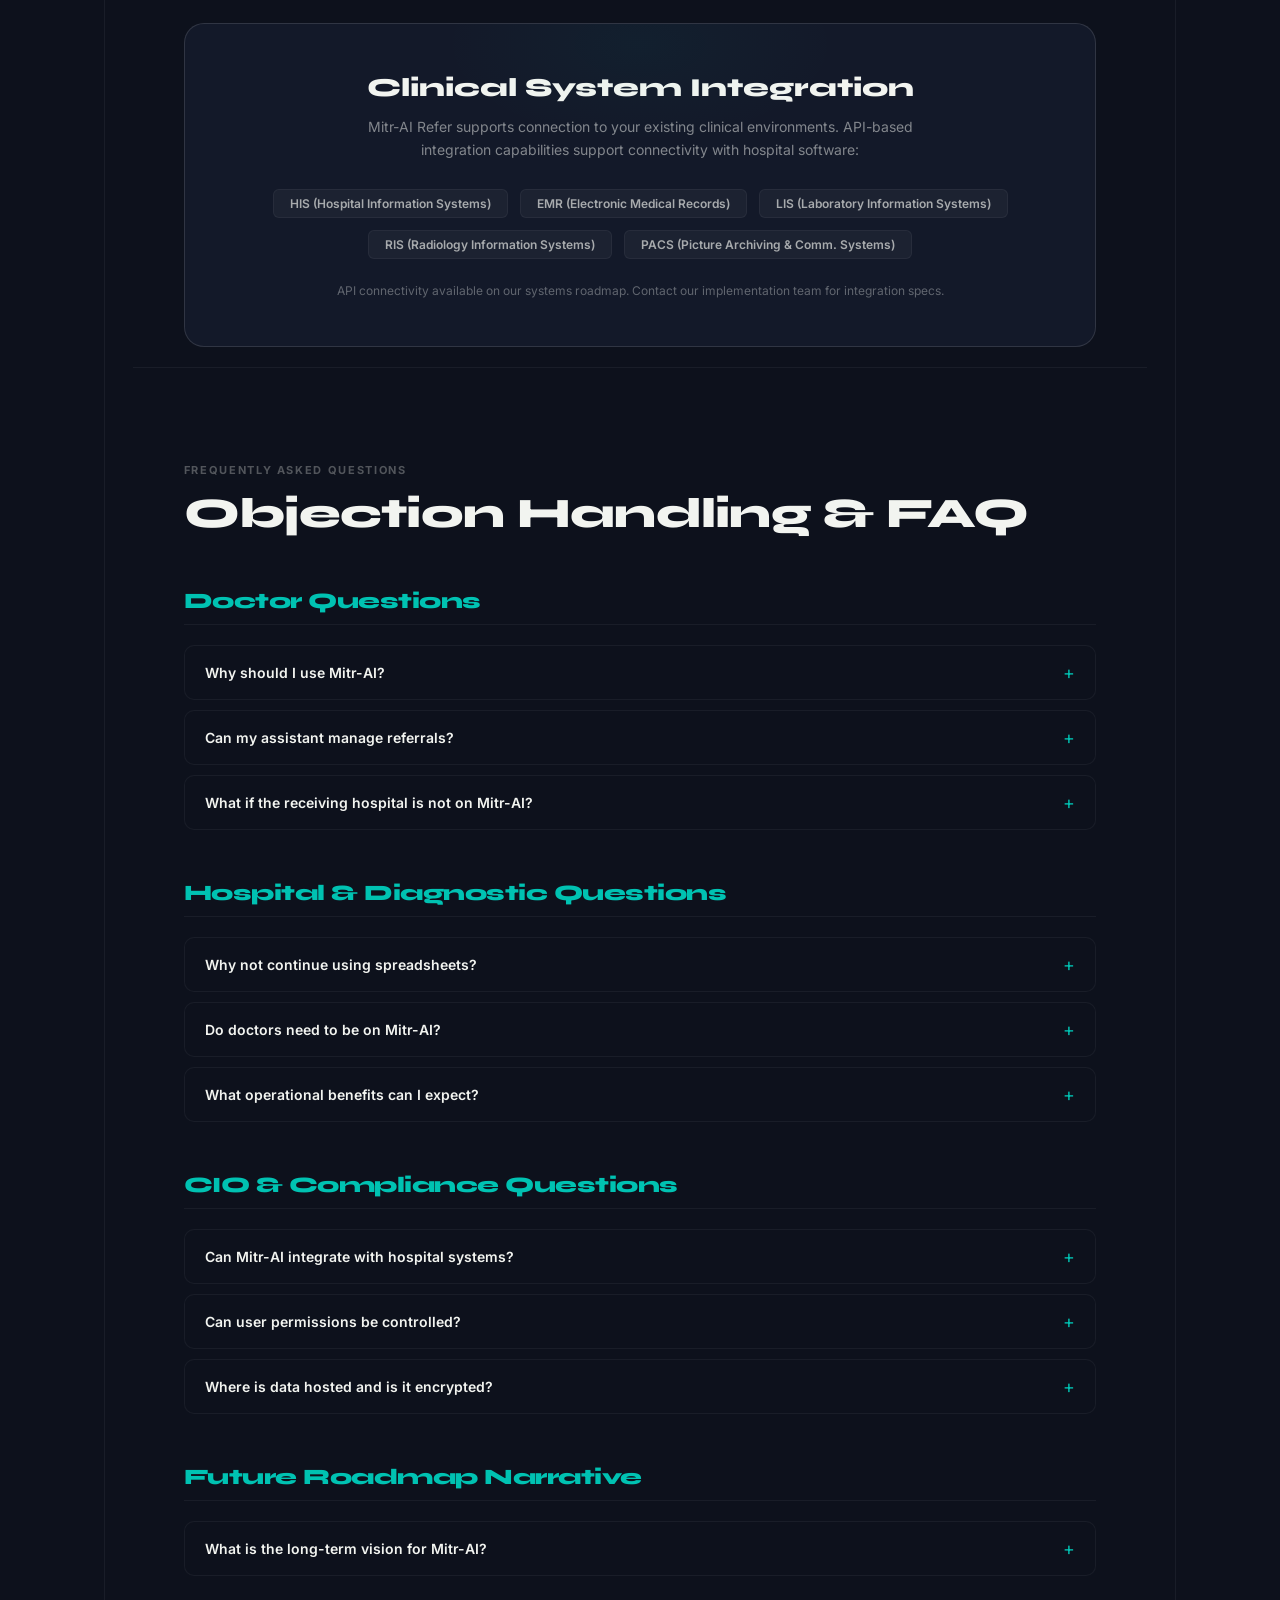
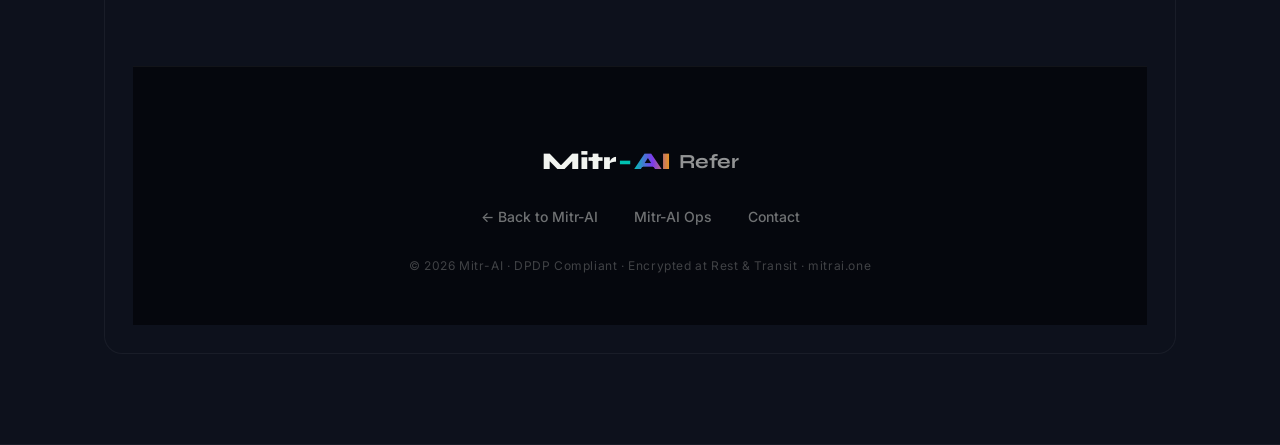
==== commit d5c93da7: "Update refer.html header change1" ====
--- a/refer.html
+++ b/refer.html
@@ -771,7 +771,8 @@
   <div class="hero-ambient"></div>
 
   <nav class="m-nav" id="nav">
-    <a class="nav-logo" href="index.html">Mitr<span class="logo-sep">-</span><span class="logo-ai">AI</span></a>
+    <a class="nav-logo" href="index.html">Mitr&nbsp;<span class="logo-ai">AI</span></a>
+    <!-- <a class="nav-logo" href="index.html">Mitr<span class="logo-sep">-</span><span class="logo-ai">AI</span></a> -->
     <ul class="nav-links">
       <li><a href="#problem">Problem</a></li>
       <li><a href="#for-whom">For whom</a></li>
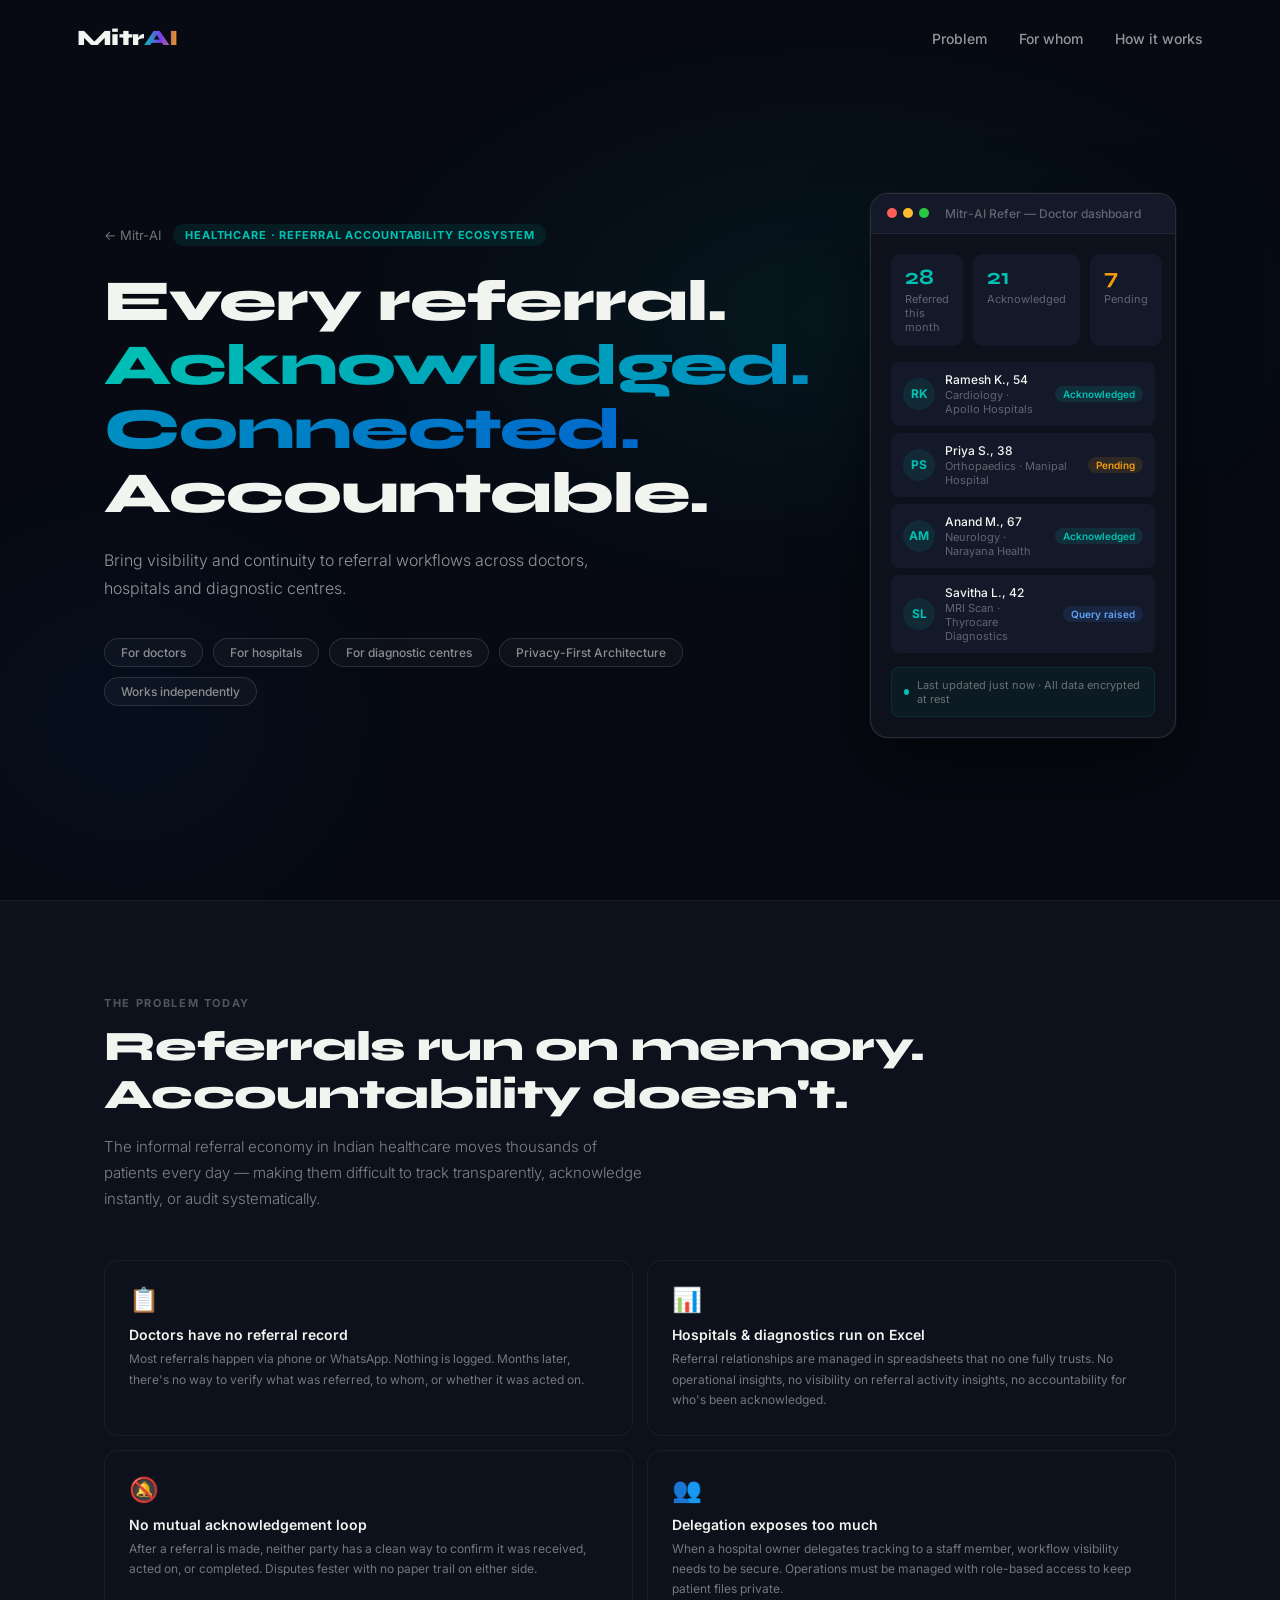
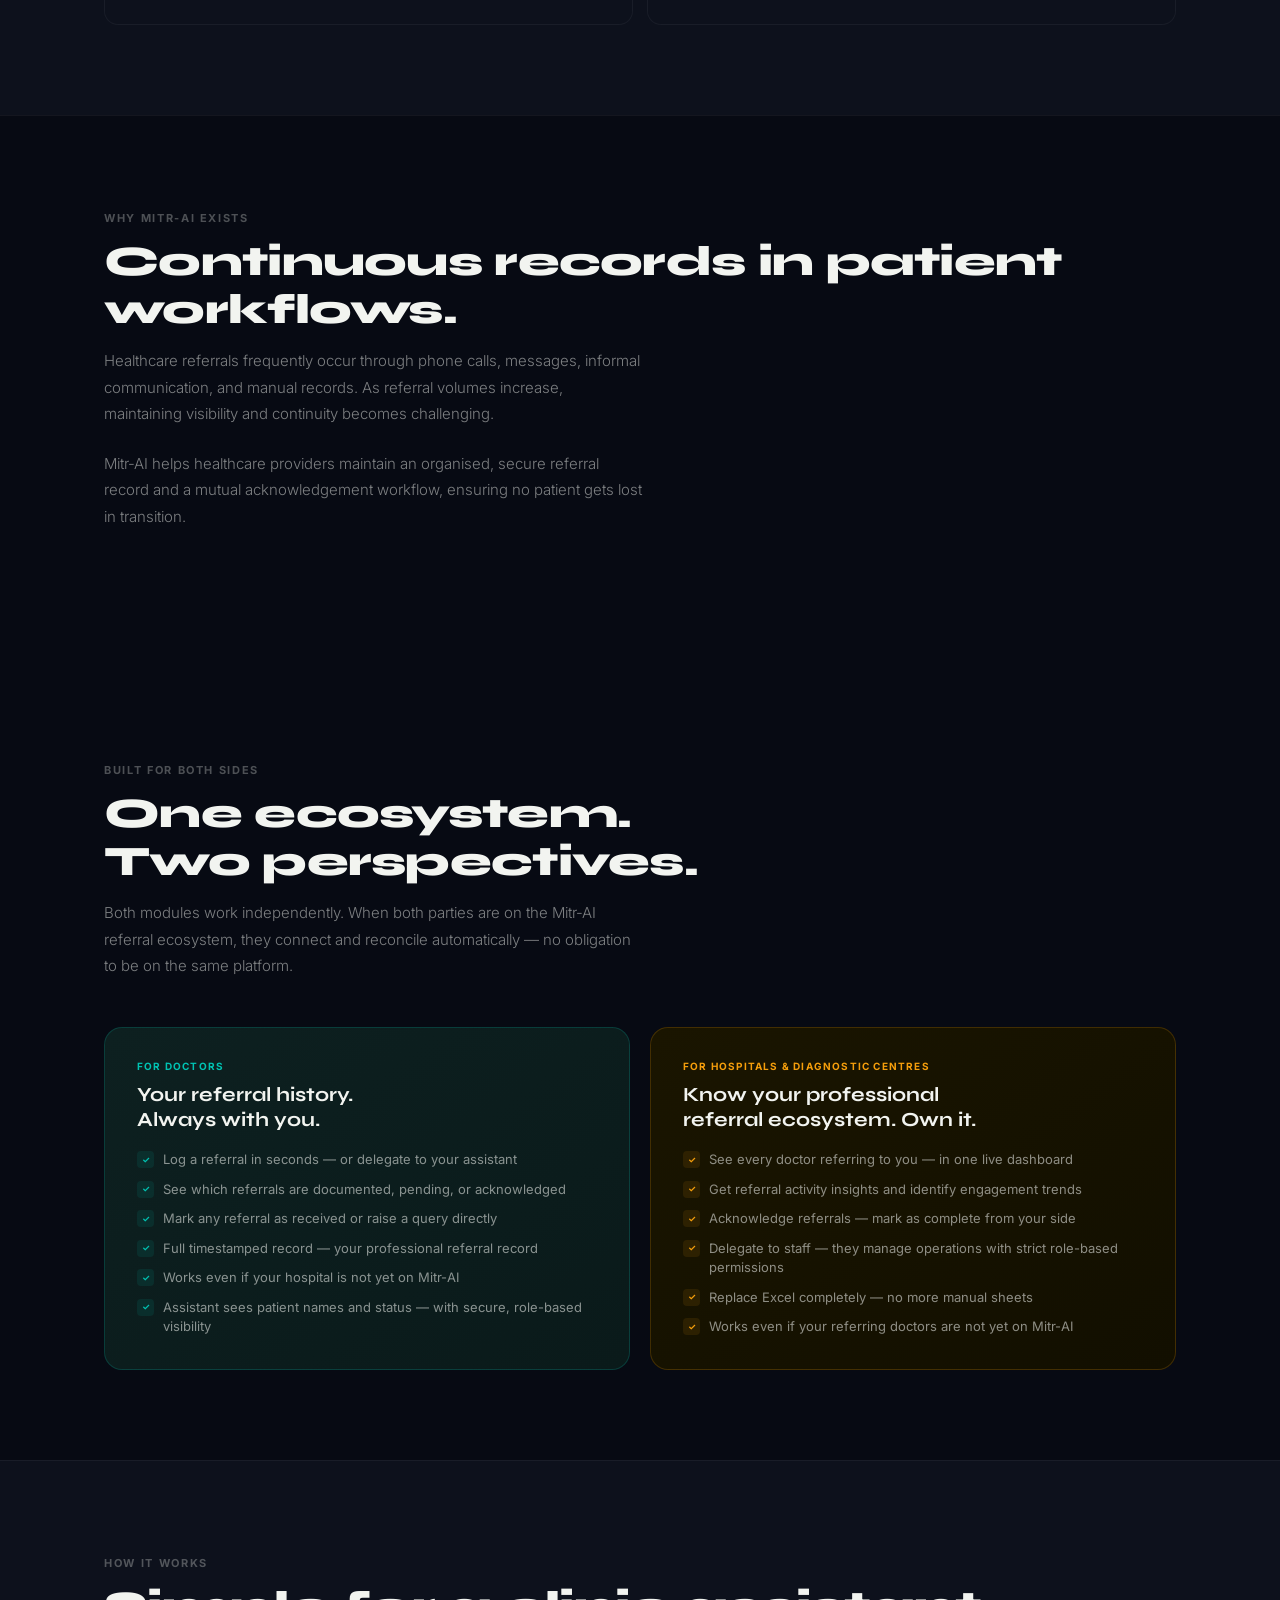
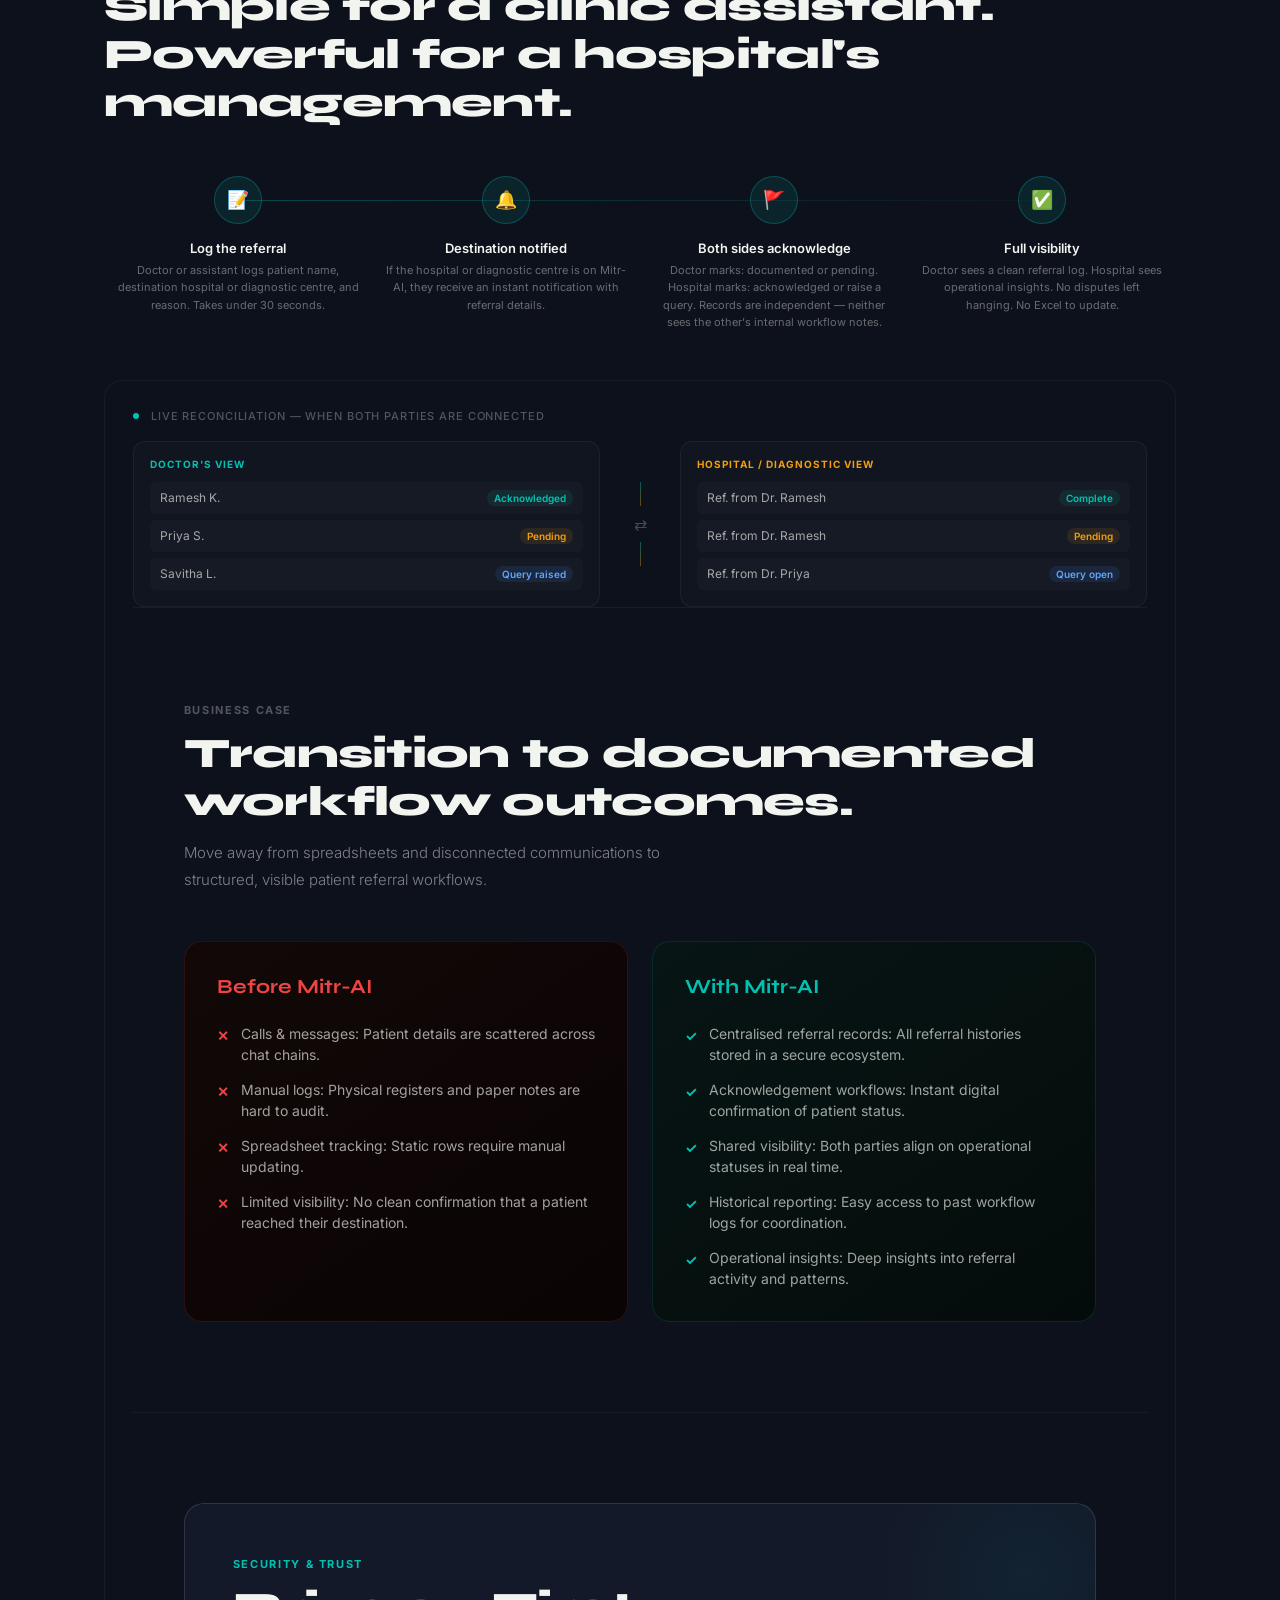
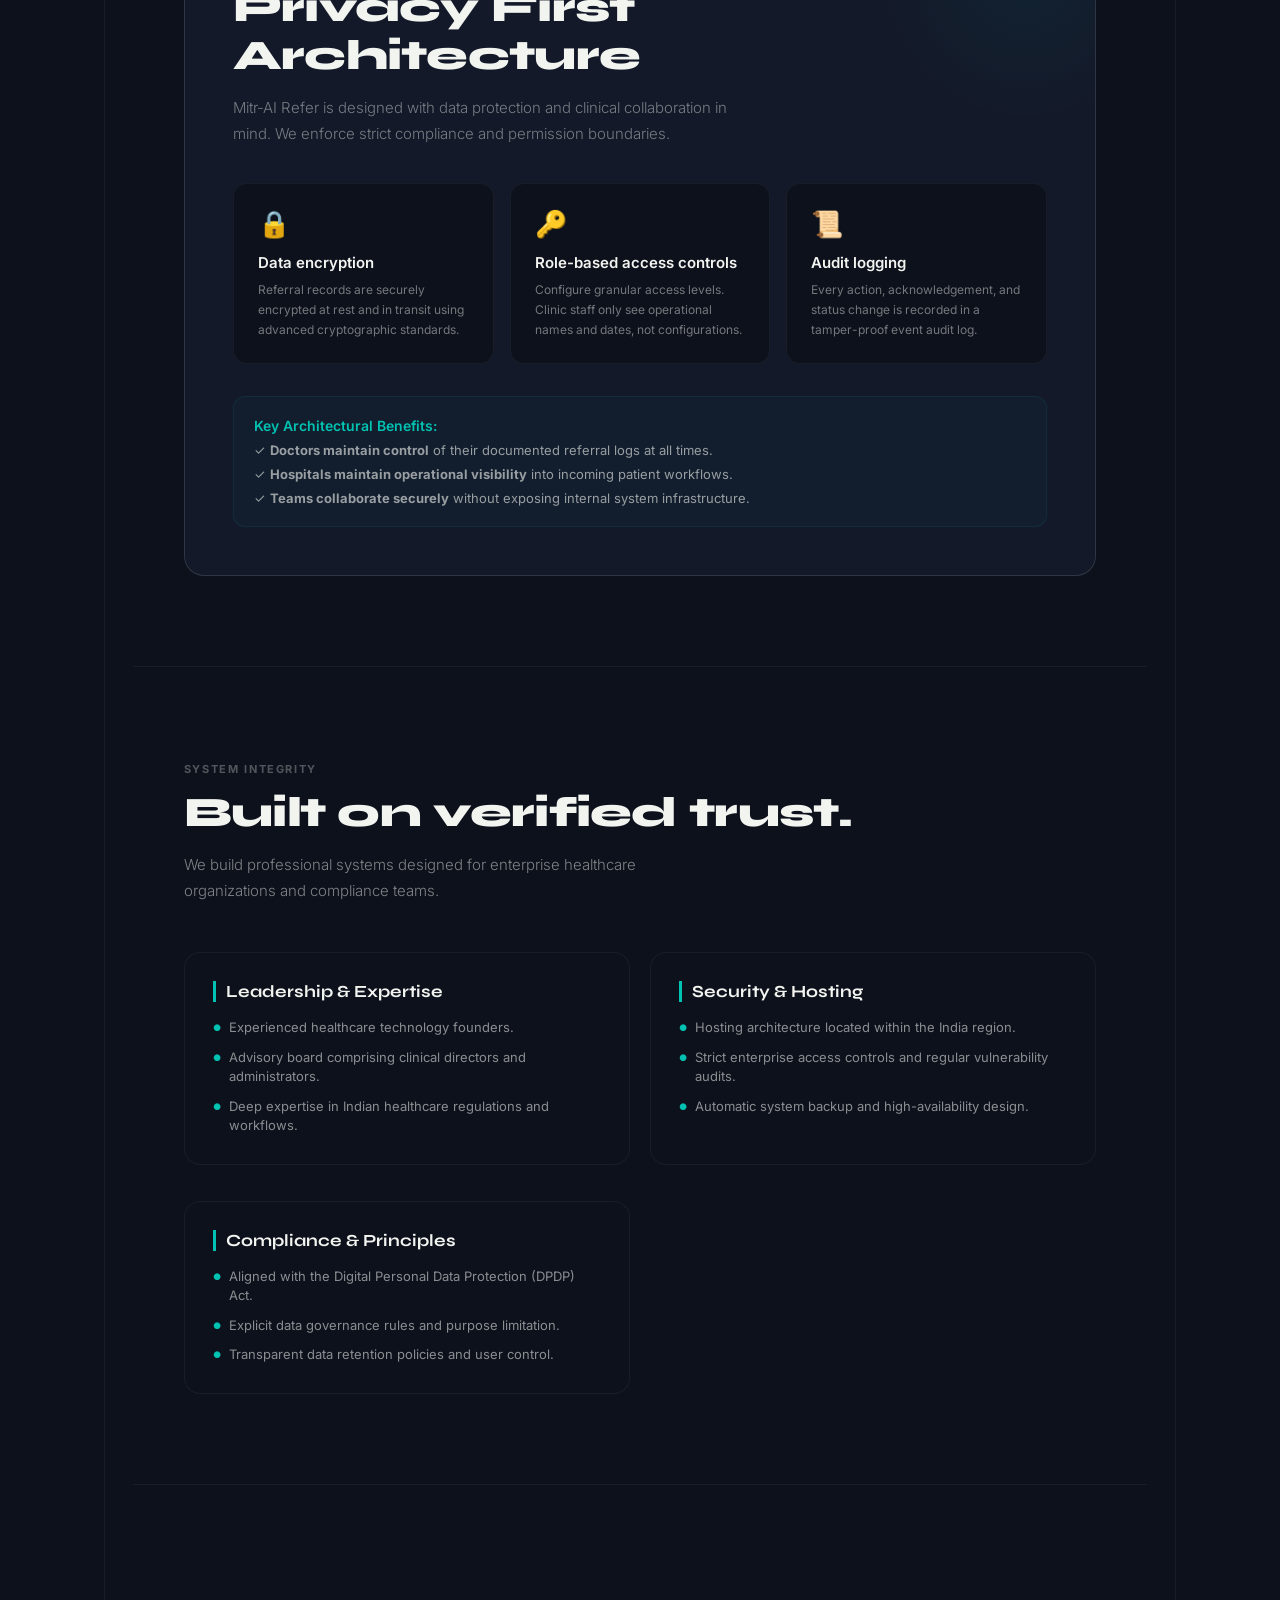
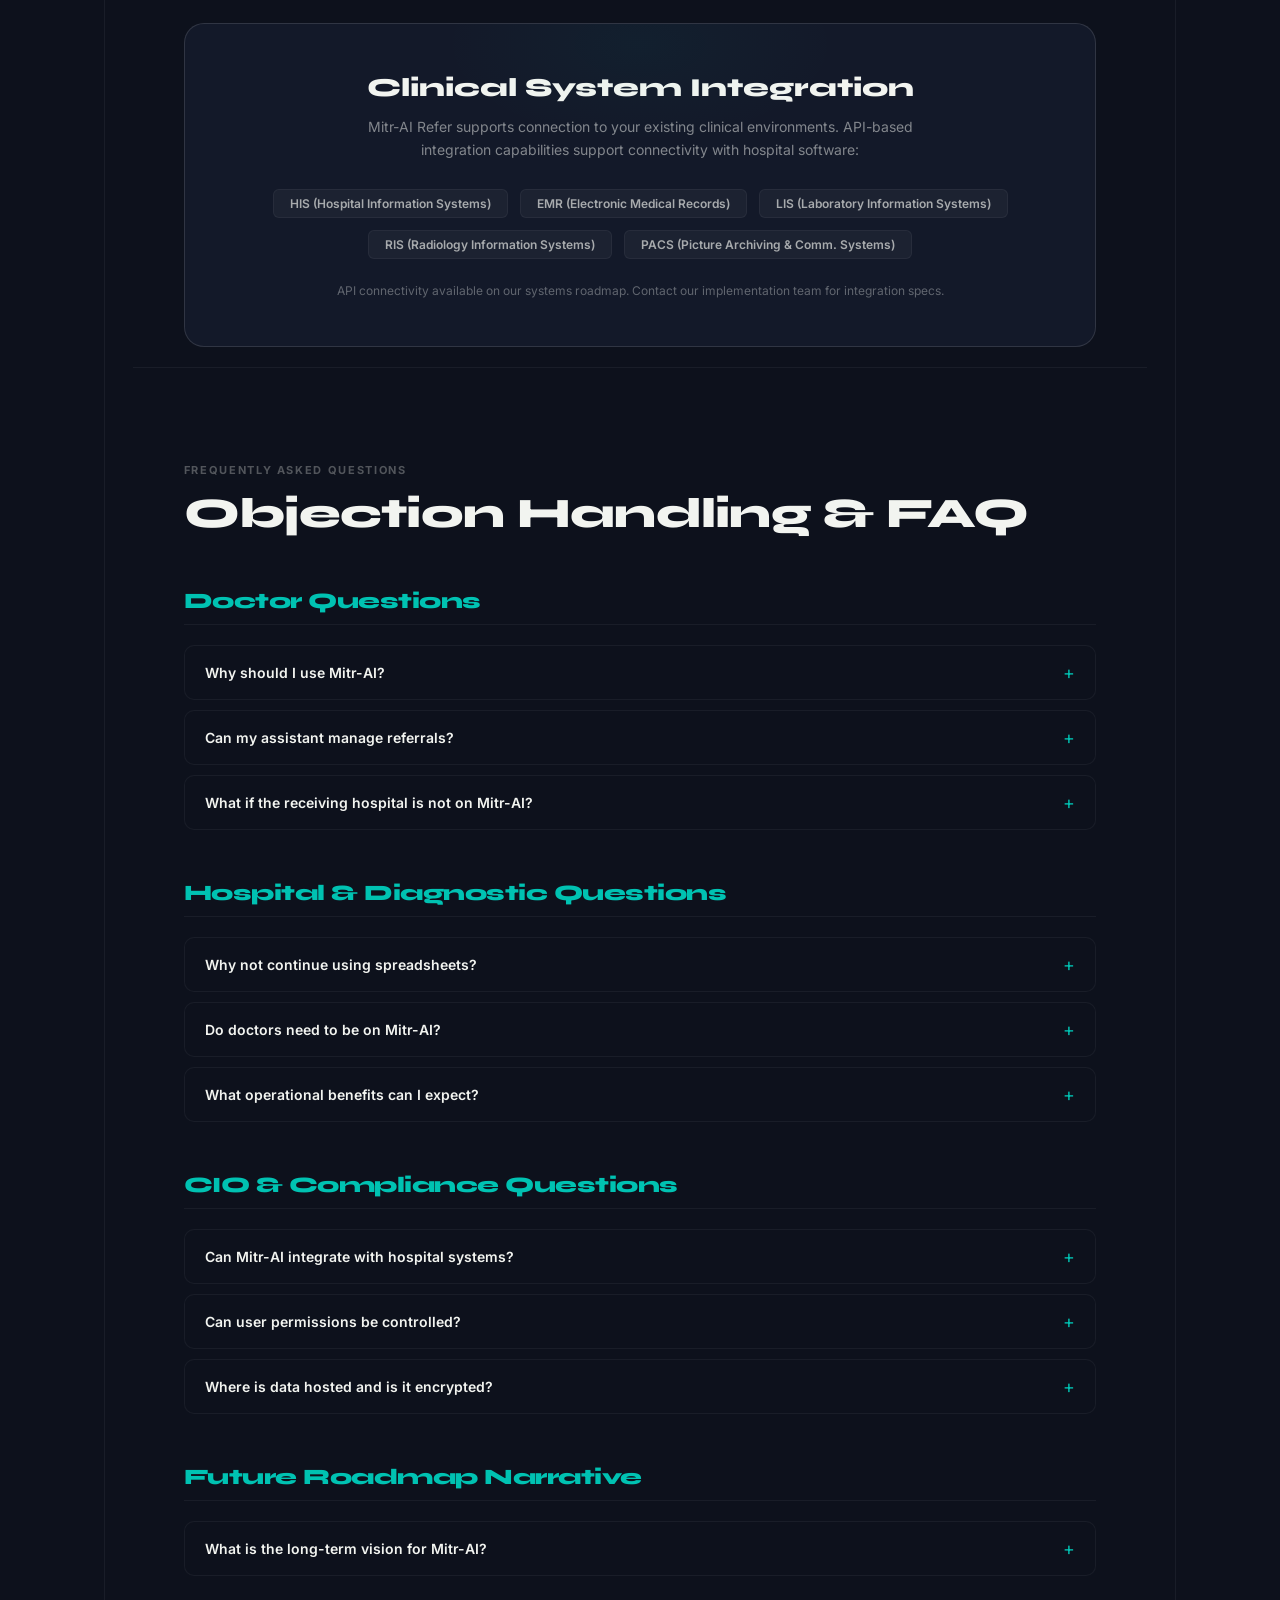
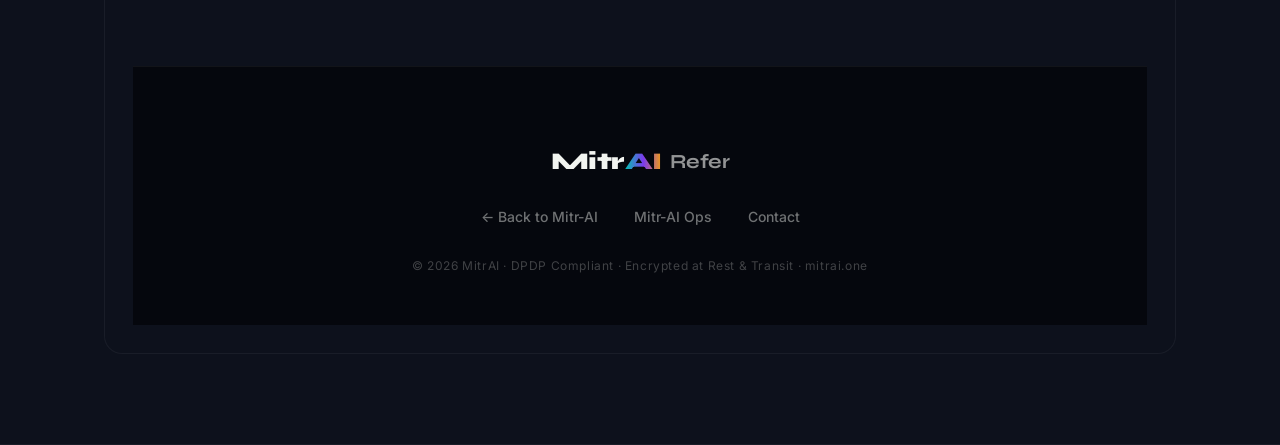
==== commit b30f9be7: "Update refer.html" ====
--- a/refer.html
+++ b/refer.html
@@ -771,7 +771,7 @@
   <div class="hero-ambient"></div>
 
   <nav class="m-nav" id="nav">
-    <a class="nav-logo" href="index.html">Mitr&nbsp;<span class="logo-ai">AI</span></a>
+    <a class="nav-logo" href="index.html">Mitr<span class="logo-ai">AI</span></a>
     <!-- <a class="nav-logo" href="index.html">Mitr<span class="logo-sep">-</span><span class="logo-ai">AI</span></a> -->
     <ul class="nav-links">
       <li><a href="#problem">Problem</a></li>
@@ -1317,7 +1317,8 @@
         </section> -->
 
         <footer class="m-footer">
-          <a class="footer-logo" href="index.html">Mitr<span class="logo-sep">-</span><span class="logo-ai">AI</span>
+          <a class="footer-logo" href="index.html">Mitr<span class="logo-ai">AI</span>
+          <!-- <a class="footer-logo" href="index.html">Mitr<span class="logo-sep">-</span><span class="logo-ai">AI</span></a> -->
             <span
               style="margin-left: 8px; font-weight: 700; color: rgba(242,244,240,0.6); font-size: 20px;">Refer</span></a>
           <div class="footer-links">
@@ -1325,7 +1326,7 @@
             <a href="ops.html">Mitr-AI Ops</a>
             <a href="#">Contact</a>
           </div>
-          <div class="footer-note">© 2026 Mitr-AI · DPDP Compliant · Encrypted at Rest & Transit · mitrai.one</div>
+          <div class="footer-note">© 2026 MitrAI · DPDP Compliant · Encrypted at Rest & Transit · mitrai.one</div>
         </footer>
 
         <script>
